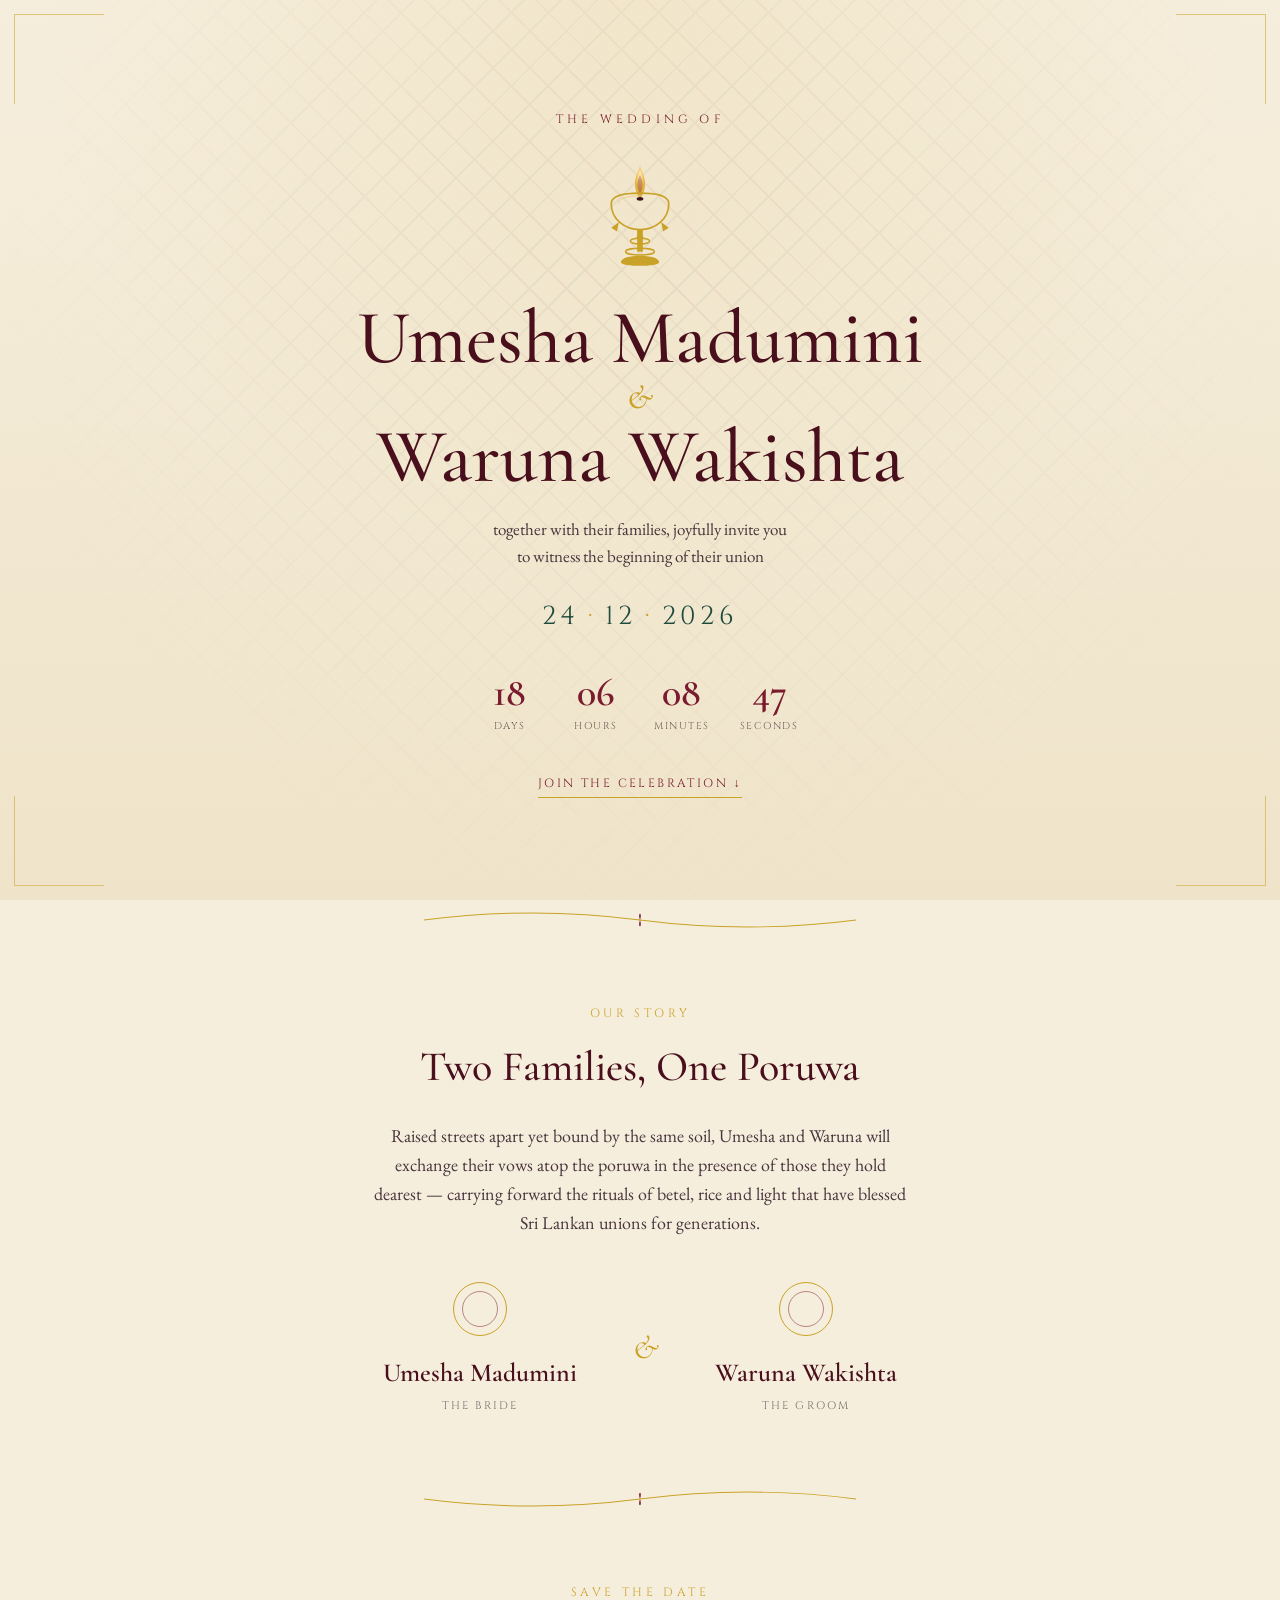
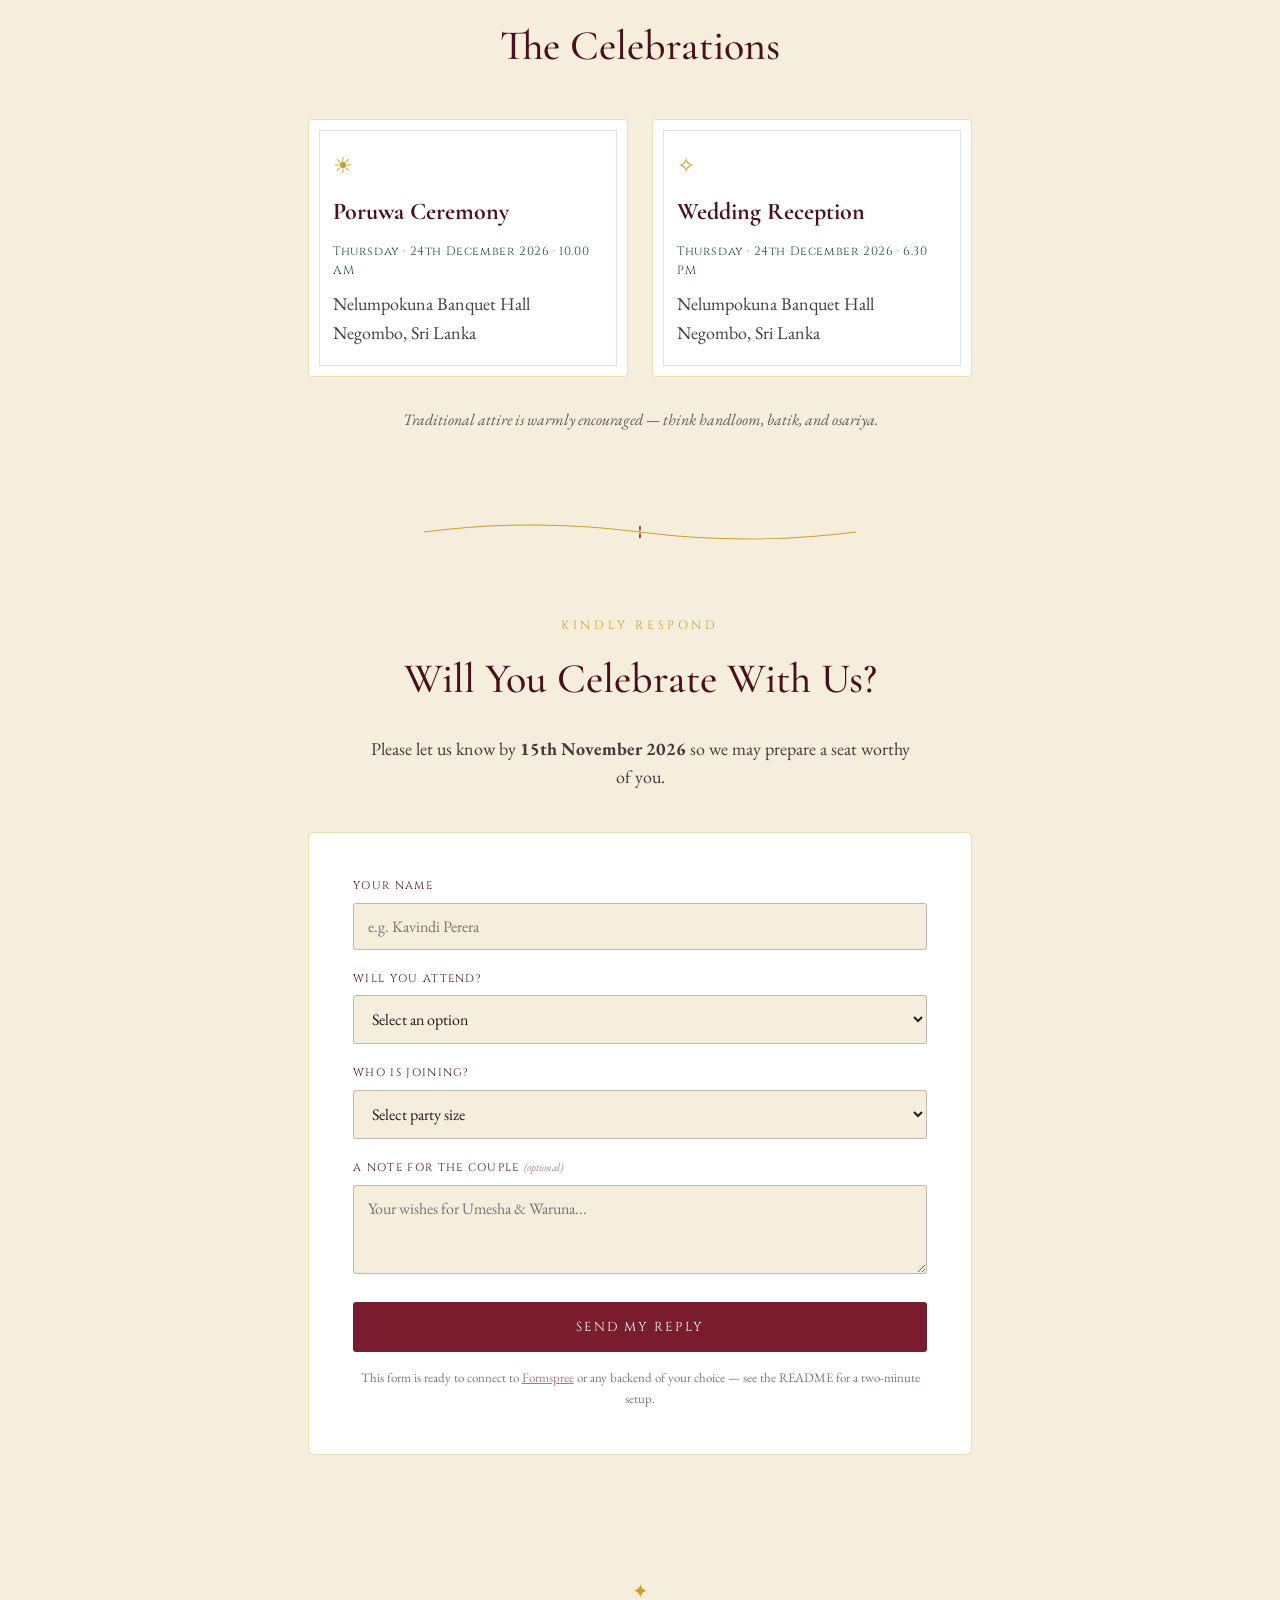
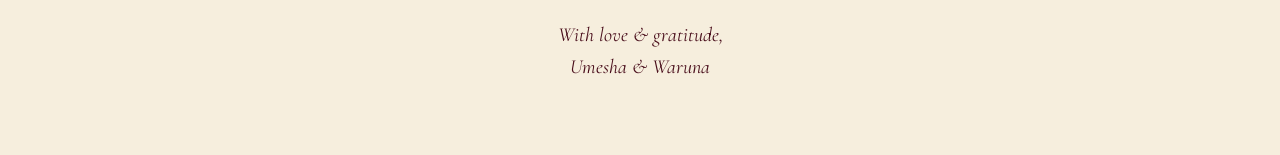
==== index.html @ ff4479e4 "Initial commit" ====
<!DOCTYPE html>
<html lang="en">
<head>
<meta charset="UTF-8" />
<meta name="viewport" content="width=device-width, initial-scale=1.0" />
<title>Umesha &amp; Waruna — Wedding Invitation</title>
<meta name="description" content="You are cordially invited to the wedding of Umesha Madumini and Waruna Wakishta — December 24, 2026." />

<link rel="preconnect" href="https://fonts.googleapis.com">
<link rel="preconnect" href="https://fonts.gstatic.com" crossorigin>
<link href="https://fonts.googleapis.com/css2?family=Cormorant+Garamond:ital,wght@0,400;0,500;0,600;1,400;1,500&family=EB+Garamond:ital,wght@0,400;0,500;1,400&family=Cinzel:wght@500;600&display=swap" rel="stylesheet">

<link rel="stylesheet" href="styles.css" />
</head>
<body>

<!-- decorative fixed corner motifs -->
<div class="corner-motif corner-tl" aria-hidden="true"></div>
<div class="corner-motif corner-tr" aria-hidden="true"></div>
<div class="corner-motif corner-bl" aria-hidden="true"></div>
<div class="corner-motif corner-br" aria-hidden="true"></div>

<!-- ============ HERO ============ -->
<header class="hero">
  <div class="hero-pattern" aria-hidden="true"></div>

  <p class="eyebrow">The Wedding Of</p>

  <!-- signature element: pahana / traditional oil lamp -->
  <div class="lamp" aria-hidden="true">
    <svg viewBox="0 0 200 260" class="lamp-svg">
      <defs>
        <radialGradient id="flameGrad" cx="50%" cy="30%" r="70%">
          <stop offset="0%" stop-color="#FFF3C4"/>
          <stop offset="45%" stop-color="#F3C25D"/>
          <stop offset="100%" stop-color="#C9A227"/>
        </radialGradient>
      </defs>
      <!-- flame -->
      <g class="flame">
        <path d="M100 40 C 88 65, 84 85, 100 108 C 116 85, 112 65, 100 40 Z" fill="url(#flameGrad)"/>
        <path d="M100 58 C 94 72, 92 84, 100 98 C 108 84, 106 72, 100 58 Z" fill="#7A1B2E" opacity="0.35"/>
      </g>
      <!-- wick / base of flame -->
      <ellipse cx="100" cy="108" rx="7" ry="4" fill="#3A1420"/>
      <!-- lamp bowl -->
      <path d="M40 118 C 40 100 70 96 100 96 C 130 96 160 100 160 118 C 160 150 132 172 100 172 C 68 172 40 150 40 118 Z" fill="none" stroke="#C9A227" stroke-width="3.5"/>
      <!-- lamp bowl highlight -->
      <path d="M55 118 C 55 106 76 102 100 102" fill="none" stroke="#E8C766" stroke-width="2" opacity="0.7"/>
      <!-- petal / spout marks around bowl (5-spout pahana) -->
      <g fill="#C9A227">
        <path d="M100 172 L 92 190 L 108 190 Z"/>
        <path d="M56 156 L 40 168 L 52 176 Z"/>
        <path d="M144 156 L 160 168 L 148 176 Z"/>
      </g>
      <!-- stem -->
      <rect x="94" y="172" width="12" height="46" fill="#C9A227"/>
      <ellipse cx="100" cy="196" rx="20" ry="6" fill="none" stroke="#C9A227" stroke-width="3"/>
      <!-- base -->
      <path d="M60 240 C 60 222 140 222 140 240 C 140 250 60 250 60 240 Z" fill="#C9A227"/>
      <ellipse cx="100" cy="218" rx="30" ry="7" fill="none" stroke="#C9A227" stroke-width="3"/>
    </svg>
  </div>

  <h1 class="names">
    <span class="name">Umesha Madumini</span>
    <span class="amp">&amp;</span>
    <span class="name">Waruna Wakishta</span>
  </h1>

  <p class="hero-greeting" id="heroGreeting" hidden></p>

  <p class="hero-sub">together with their families, joyfully invite you<br class="br-desktop"> to witness the beginning of their union</p>

  <p class="hero-date">24<span class="dot">·</span>12<span class="dot">·</span>2026</p>

  <div class="countdown" id="countdown" aria-live="polite">
    <div class="cd-block"><span id="cd-days">00</span><label>Days</label></div>
    <div class="cd-block"><span id="cd-hours">00</span><label>Hours</label></div>
    <div class="cd-block"><span id="cd-mins">00</span><label>Minutes</label></div>
    <div class="cd-block"><span id="cd-secs">00</span><label>Seconds</label></div>
  </div>

  <a href="#rsvp" class="scroll-cue">Join the Celebration ↓</a>
</header>

<!-- ============ DIVIDER : BETEL LEAF ============ -->
<div class="leaf-divider" aria-hidden="true">
  <svg viewBox="0 0 600 40" preserveAspectRatio="none">
    <path d="M0 20 Q150 0 300 20 T600 20" fill="none" stroke="#C9A227" stroke-width="1.4"/>
    <path d="M300 20 C 296 8, 304 8, 300 20 C 296 32, 304 32, 300 20 Z" fill="#7A1B2E"/>
  </svg>
</div>

<!-- ============ THE COUPLE ============ -->
<section class="section couple">
  <p class="section-eyebrow">Our Story</p>
  <h2 class="section-title">Two Families, One Poruwa</h2>
  <p class="section-copy">
    Raised streets apart yet bound by the same soil, Umesha and Waruna will exchange their
    vows atop the poruwa in the presence of those they hold dearest — carrying forward the
    rituals of betel, rice and light that have blessed Sri Lankan unions for generations.
  </p>

  <div class="couple-grid">
    <div class="couple-card">
      <div class="ring" aria-hidden="true"></div>
      <h3>Umesha Madumini</h3>
      <p class="role">The Bride</p>
    </div>
    <div class="couple-glyph" aria-hidden="true">&amp;</div>
    <div class="couple-card">
      <div class="ring" aria-hidden="true"></div>
      <h3>Waruna Wakishta</h3>
      <p class="role">The Groom</p>
    </div>
  </div>
</section>

<div class="leaf-divider flip" aria-hidden="true">
  <svg viewBox="0 0 600 40" preserveAspectRatio="none">
    <path d="M0 20 Q150 0 300 20 T600 20" fill="none" stroke="#C9A227" stroke-width="1.4"/>
    <path d="M300 20 C 296 8, 304 8, 300 20 C 296 32, 304 32, 300 20 Z" fill="#7A1B2E"/>
  </svg>
</div>

<!-- ============ EVENT DETAILS ============ -->
<section class="section events">
  <p class="section-eyebrow">Save The Date</p>
  <h2 class="section-title">The Celebrations</h2>

  <div class="event-grid">
    <div class="event-card">
      <span class="event-icon" aria-hidden="true">☀︎</span>
      <h3>Poruwa Ceremony</h3>
      <p class="event-time">Thursday · 24th December 2026 · 10.00 AM</p>
      <p class="event-venue">Nelumpokuna Banquet Hall<br>Negombo, Sri Lanka</p>
    </div>
    <div class="event-card">
      <span class="event-icon" aria-hidden="true">✧</span>
      <h3>Wedding Reception</h3>
      <p class="event-time">Thursday · 24th December 2026 · 6.30 PM</p>
      <p class="event-venue">Nelumpokuna Banquet Hall<br>Negombo, Sri Lanka</p>
    </div>
  </div>
  <p class="event-note">Traditional attire is warmly encouraged — think handloom, batik, and osariya.</p>
</section>

<div class="leaf-divider" aria-hidden="true">
  <svg viewBox="0 0 600 40" preserveAspectRatio="none">
    <path d="M0 20 Q150 0 300 20 T600 20" fill="none" stroke="#C9A227" stroke-width="1.4"/>
    <path d="M300 20 C 296 8, 304 8, 300 20 C 296 32, 304 32, 300 20 Z" fill="#7A1B2E"/>
  </svg>
</div>

<!-- ============ RSVP ============ -->
<section class="section rsvp" id="rsvp">
  <p class="section-eyebrow">Kindly Respond</p>
  <h2 class="section-title">Will You Celebrate With Us?</h2>
  <p class="section-copy">Please let us know by <strong>15th November 2026</strong> so we may prepare a seat worthy of you.</p>

  <form class="rsvp-form" id="rsvpForm" autocomplete="off">
    <div class="field">
      <label for="guestName">Your Name</label>
      <input type="text" id="guestName" name="guestName" placeholder="e.g. Kavindi Perera" required />
    </div>

    <div class="field">
      <label for="attending">Will you attend?</label>
      <select id="attending" name="attending" required>
        <option value="" disabled selected>Select an option</option>
        <option value="yes">Joyfully Accepts</option>
        <option value="no">Regretfully Declines</option>
      </select>
    </div>

    <div class="field" id="partySizeField">
      <label for="partySize">Who is joining?</label>
      <select id="partySize" name="partySize" required>
        <option value="" disabled selected>Select party size</option>
        <option value="one">Just Me (1 guest)</option>
        <option value="two">Me &amp; Partner (2 guests)</option>
        <option value="family">Family (3+ guests)</option>
      </select>
    </div>

    <div class="field" id="familyCountField" hidden>
      <label for="familyCount">How many in your family party?</label>
      <input type="number" id="familyCount" name="familyCount" min="3" max="15" placeholder="e.g. 4" />
    </div>

    <div class="field">
      <label for="message">A Note For The Couple <span class="optional">(optional)</span></label>
      <textarea id="message" name="message" rows="3" placeholder="Your wishes for Umesha &amp; Waruna..."></textarea>
    </div>

    <button type="submit" class="submit-btn">Send My Reply</button>

    <p class="form-note">
      This form is ready to connect to
      <a href="https://formspree.io" target="_blank" rel="noopener">Formspree</a>
      or any backend of your choice — see the README for a two‑minute setup.
    </p>
  </form>

  <div class="rsvp-success" id="rsvpSuccess" hidden>
    <div class="lamp-small" aria-hidden="true">✦</div>
    <h3 id="successHeading">Thank You!</h3>
    <p id="successMessage">Your reply has been recorded. We can't wait to celebrate with you.</p>
  </div>
</section>

<footer class="footer">
  <div class="footer-glyph" aria-hidden="true">✦</div>
  <p>With love &amp; gratitude,<br>Umesha &amp; Waruna</p>
</footer>

<script src="script.js"></script>
</body>
</html>
---- styles.css ----
/* ==========================================================
   TOKENS
   ========================================================== */
:root{
  --maroon: #7A1B2E;
  --maroon-dark: #4A0F1C;
  --gold: #C9A227;
  --gold-light: #E8C766;
  --ivory: #F6EEDD;
  --ivory-2: #EFE4C9;
  --teal: #1F4A3D;
  --ink: #2B1620;

  --display: 'Cormorant Garamond', serif;
  --body: 'EB Garamond', serif;
  --utility: 'Cinzel', serif;
}

*{ box-sizing: border-box; }

html{ scroll-behavior: smooth; }

body{
  margin:0;
  background: var(--ivory);
  color: var(--ink);
  font-family: var(--body);
  font-size: 18px;
  line-height: 1.6;
  overflow-x: hidden;
}

@media (prefers-reduced-motion: reduce){
  *{ animation-duration: 0.001ms !important; animation-iteration-count: 1 !important; transition-duration: 0.001ms !important; scroll-behavior: auto !important; }
}

a{ color: var(--maroon); }
a:focus-visible, button:focus-visible, input:focus-visible, select:focus-visible, textarea:focus-visible{
  outline: 2px solid var(--maroon);
  outline-offset: 3px;
}

/* ==========================================================
   CORNER MOTIFS (fixed, subtle)
   ========================================================== */
.corner-motif{
  position: fixed;
  width: 90px; height: 90px;
  border: 1.5px solid var(--gold);
  opacity: 0.55;
  pointer-events: none;
  z-index: 5;
}
.corner-tl{ top: 14px; left: 14px; border-right: none; border-bottom: none; }
.corner-tr{ top: 14px; right: 14px; border-left: none; border-bottom: none; }
.corner-bl{ bottom: 14px; left: 14px; border-right: none; border-top: none; }
.corner-br{ bottom: 14px; right: 14px; border-left: none; border-top: none; }
@media (max-width: 640px){
  .corner-motif{ width: 46px; height: 46px; }
}

/* ==========================================================
   HERO
   ========================================================== */
.hero{
  position: relative;
  min-height: 100svh;
  display: flex;
  flex-direction: column;
  align-items: center;
  justify-content: center;
  text-align: center;
  padding: 64px 24px 56px;
  background:
    radial-gradient(circle at 50% 0%, rgba(201,162,39,0.10), transparent 55%),
    linear-gradient(180deg, var(--ivory) 0%, var(--ivory-2) 100%);
}

.hero-pattern{
  position: absolute;
  inset: 0;
  opacity: 0.06;
  background-image:
    repeating-linear-gradient(45deg, var(--maroon) 0 2px, transparent 2px 26px),
    repeating-linear-gradient(-45deg, var(--teal) 0 2px, transparent 2px 26px);
  mask-image: radial-gradient(circle at 50% 30%, black, transparent 75%);
}

.eyebrow{
  font-family: var(--utility);
  font-size: 12px;
  letter-spacing: 0.35em;
  text-transform: uppercase;
  color: var(--maroon);
  margin: 0 0 18px;
}

.lamp{ width: 96px; margin: 0 auto 8px; position: relative; z-index: 1; }
.lamp-svg{ width: 100%; height: auto; }
.flame{
  transform-origin: 100px 75px;
  animation: flicker 2.6s ease-in-out infinite;
}
@keyframes flicker{
  0%, 100%{ transform: scaleY(1) scaleX(1) rotate(0deg); }
  25%{ transform: scaleY(1.05) scaleX(0.97) rotate(-1.5deg); }
  50%{ transform: scaleY(0.95) scaleX(1.03) rotate(1deg); }
  75%{ transform: scaleY(1.03) scaleX(0.98) rotate(-0.5deg); }
}

.names{
  font-family: var(--display);
  font-weight: 500;
  margin: 10px 0 18px;
  line-height: 1.05;
  z-index: 1;
}
.names .name{
  display: block;
  font-size: clamp(40px, 8vw, 76px);
  color: var(--maroon-dark);
}
.names .amp{
  display: block;
  font-style: italic;
  font-size: clamp(24px, 4vw, 34px);
  color: var(--gold);
  margin: 2px 0;
}

.hero-greeting{
  font-family: var(--display);
  font-style: italic;
  font-size: clamp(18px, 2.4vw, 22px);
  color: var(--teal);
  margin: 0 0 8px;
}

.hero-sub{
  max-width: 480px;
  font-size: 17px;
  color: var(--ink);
  opacity: 0.85;
  margin: 0 0 26px;
}

.hero-date{
  font-family: var(--utility);
  font-size: clamp(20px, 3vw, 26px);
  letter-spacing: 0.18em;
  color: var(--teal);
  margin: 0 0 34px;
}
.hero-date .dot{ color: var(--gold); margin: 0 8px; }

.countdown{
  display: flex;
  gap: clamp(14px, 4vw, 30px);
  margin-bottom: 40px;
}
.cd-block{
  display: flex;
  flex-direction: column;
  align-items: center;
  min-width: 56px;
}
.cd-block span{
  font-family: var(--display);
  font-size: clamp(28px, 5vw, 40px);
  font-weight: 600;
  color: var(--maroon);
  line-height: 1;
}
.cd-block label{
  font-family: var(--utility);
  font-size: 10px;
  letter-spacing: 0.15em;
  text-transform: uppercase;
  color: var(--ink);
  opacity: 0.65;
  margin-top: 6px;
}

.scroll-cue{
  font-family: var(--utility);
  font-size: 12px;
  letter-spacing: 0.2em;
  text-transform: uppercase;
  text-decoration: none;
  color: var(--maroon);
  border-bottom: 1px solid var(--gold);
  padding-bottom: 4px;
  transition: opacity 0.2s ease;
}
.scroll-cue:hover{ opacity: 0.6; }

/* ==========================================================
   DIVIDERS
   ========================================================== */
.leaf-divider{ max-width: 480px; margin: 0 auto; padding: 6px 24px; }
.leaf-divider svg{ width: 100%; height: 28px; display: block; }
.leaf-divider.flip svg{ transform: scaleY(-1); }

/* ==========================================================
   SECTIONS (shared)
   ========================================================== */
.section{
  max-width: 720px;
  margin: 0 auto;
  padding: 64px 28px;
  text-align: center;
}
.section-eyebrow{
  font-family: var(--utility);
  font-size: 12px;
  letter-spacing: 0.3em;
  text-transform: uppercase;
  color: var(--gold);
  margin: 0 0 10px;
}
.section-title{
  font-family: var(--display);
  font-weight: 500;
  font-size: clamp(30px, 5vw, 42px);
  color: var(--maroon-dark);
  margin: 0 0 22px;
}
.section-copy{
  max-width: 540px;
  margin: 0 auto;
  opacity: 0.85;
}

/* ==========================================================
   COUPLE
   ========================================================== */
.couple-grid{
  display: flex;
  align-items: center;
  justify-content: center;
  gap: clamp(20px, 6vw, 56px);
  margin-top: 44px;
  flex-wrap: wrap;
}
.couple-card{ text-align: center; }
.ring{
  width: 54px; height: 54px;
  border: 1.5px solid var(--gold);
  border-radius: 50%;
  margin: 0 auto 16px;
  position: relative;
}
.ring::after{
  content: "";
  position: absolute; inset: 8px;
  border: 1px solid var(--maroon);
  border-radius: 50%;
  opacity: 0.5;
}
.couple-card h3{
  font-family: var(--display);
  font-size: 26px;
  font-weight: 600;
  margin: 0 0 4px;
  color: var(--maroon-dark);
}
.couple-card .role{
  font-family: var(--utility);
  font-size: 11px;
  letter-spacing: 0.2em;
  text-transform: uppercase;
  opacity: 0.6;
  margin: 0;
}
.couple-glyph{
  font-family: var(--display);
  font-style: italic;
  font-size: 34px;
  color: var(--gold);
}

/* ==========================================================
   EVENTS
   ========================================================== */
.event-grid{
  display: grid;
  grid-template-columns: 1fr 1fr;
  gap: 24px;
  margin-top: 40px;
  text-align: left;
}
@media (max-width: 620px){
  .event-grid{ grid-template-columns: 1fr; }
}
.event-card{
  background: #fff;
  border: 1px solid rgba(201,162,39,0.35);
  border-radius: 4px;
  padding: 28px 24px;
  position: relative;
}
.event-card::before{
  content: "";
  position: absolute; top: 10px; left: 10px; right: 10px; bottom: 10px;
  border: 1px solid rgba(122,27,46,0.15);
  pointer-events: none;
}
.event-icon{
  display: inline-block;
  color: var(--gold);
  font-size: 22px;
  margin-bottom: 10px;
}
.event-card h3{
  font-family: var(--display);
  font-size: 24px;
  margin: 0 0 10px;
  color: var(--maroon-dark);
}
.event-time{
  font-family: var(--utility);
  font-size: 12px;
  letter-spacing: 0.05em;
  color: var(--teal);
  margin: 0 0 10px;
}
.event-venue{ margin: 0; opacity: 0.85; }
.event-note{
  margin-top: 30px;
  font-style: italic;
  opacity: 0.7;
  font-size: 16px;
}

/* ==========================================================
   RSVP
   ========================================================== */
.rsvp-form{
  margin-top: 40px;
  text-align: left;
  background: #fff;
  border: 1px solid rgba(201,162,39,0.35);
  border-radius: 6px;
  padding: clamp(24px, 5vw, 44px);
}
.field{ margin-bottom: 20px; }
.field label{
  display: block;
  font-family: var(--utility);
  font-size: 11px;
  letter-spacing: 0.12em;
  text-transform: uppercase;
  color: var(--maroon-dark);
  margin-bottom: 8px;
}
.field .optional{ text-transform: none; letter-spacing: 0; opacity: 0.5; font-family: var(--body); font-style: italic; }
.field input,
.field select,
.field textarea{
  width: 100%;
  font-family: var(--body);
  font-size: 16px;
  padding: 12px 14px;
  border: 1px solid rgba(43,22,32,0.25);
  border-radius: 3px;
  background: var(--ivory);
  color: var(--ink);
}
.field textarea{ resize: vertical; }

.submit-btn{
  width: 100%;
  font-family: var(--utility);
  font-size: 13px;
  letter-spacing: 0.15em;
  text-transform: uppercase;
  color: #fff;
  background: var(--maroon);
  border: none;
  border-radius: 3px;
  padding: 16px;
  cursor: pointer;
  transition: background 0.2s ease;
}
.submit-btn:hover{ background: var(--maroon-dark); }

.form-note{
  margin: 16px 0 0;
  font-size: 13px;
  opacity: 0.6;
  text-align: center;
}

.rsvp-success{
  margin-top: 40px;
  padding: 40px 24px;
  text-align: center;
  border: 1px dashed var(--gold);
  border-radius: 6px;
}
.lamp-small{ font-size: 28px; color: var(--gold); margin-bottom: 10px; }
.rsvp-success h3{
  font-family: var(--display);
  font-size: 28px;
  color: var(--maroon-dark);
  margin: 0 0 8px;
}
.rsvp-success p{ margin: 0; opacity: 0.8; }

/* ==========================================================
   FOOTER
   ========================================================== */
.footer{
  text-align: center;
  padding: 56px 24px 72px;
  color: var(--maroon-dark);
}
.footer-glyph{ color: var(--gold); font-size: 20px; margin-bottom: 12px; }
.footer p{
  font-family: var(--display);
  font-style: italic;
  font-size: 20px;
  margin: 0;
}

.br-desktop{ display: inline; }
@media (max-width: 480px){ .br-desktop{ display: none; } }
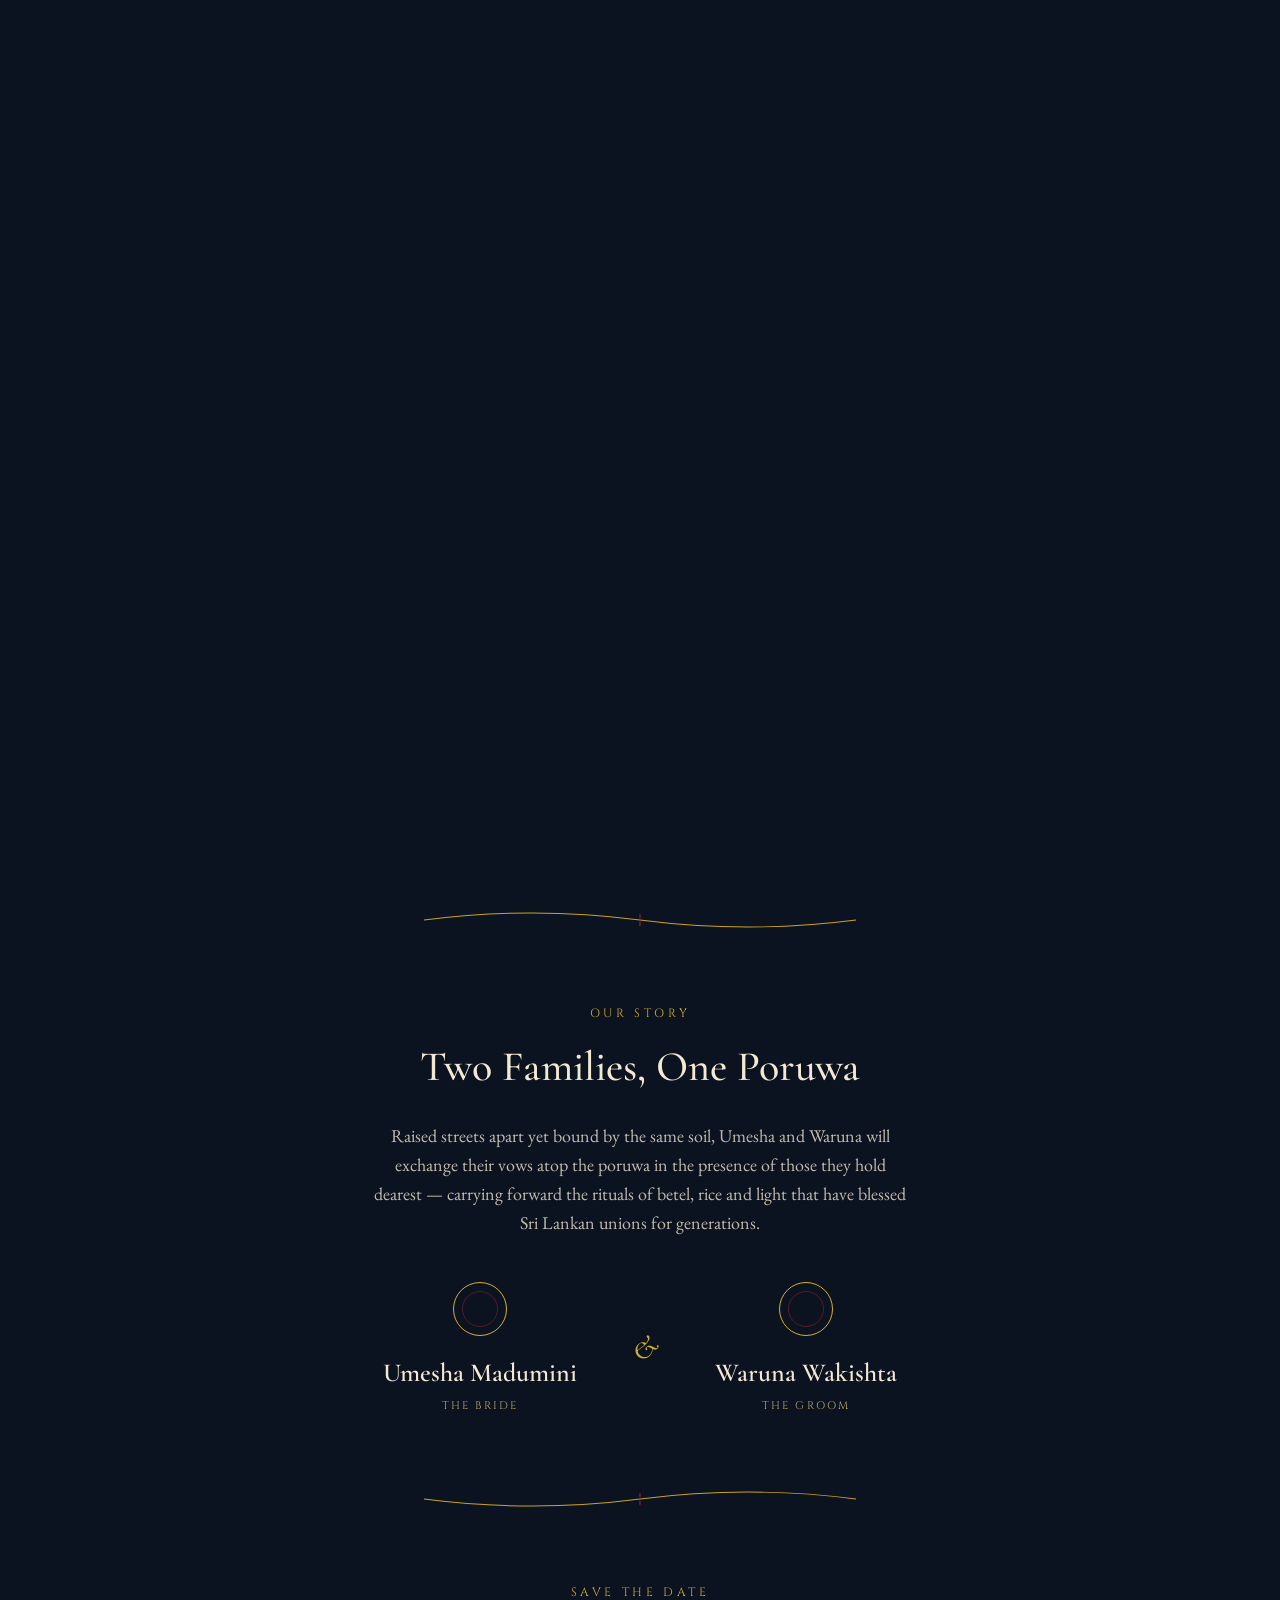
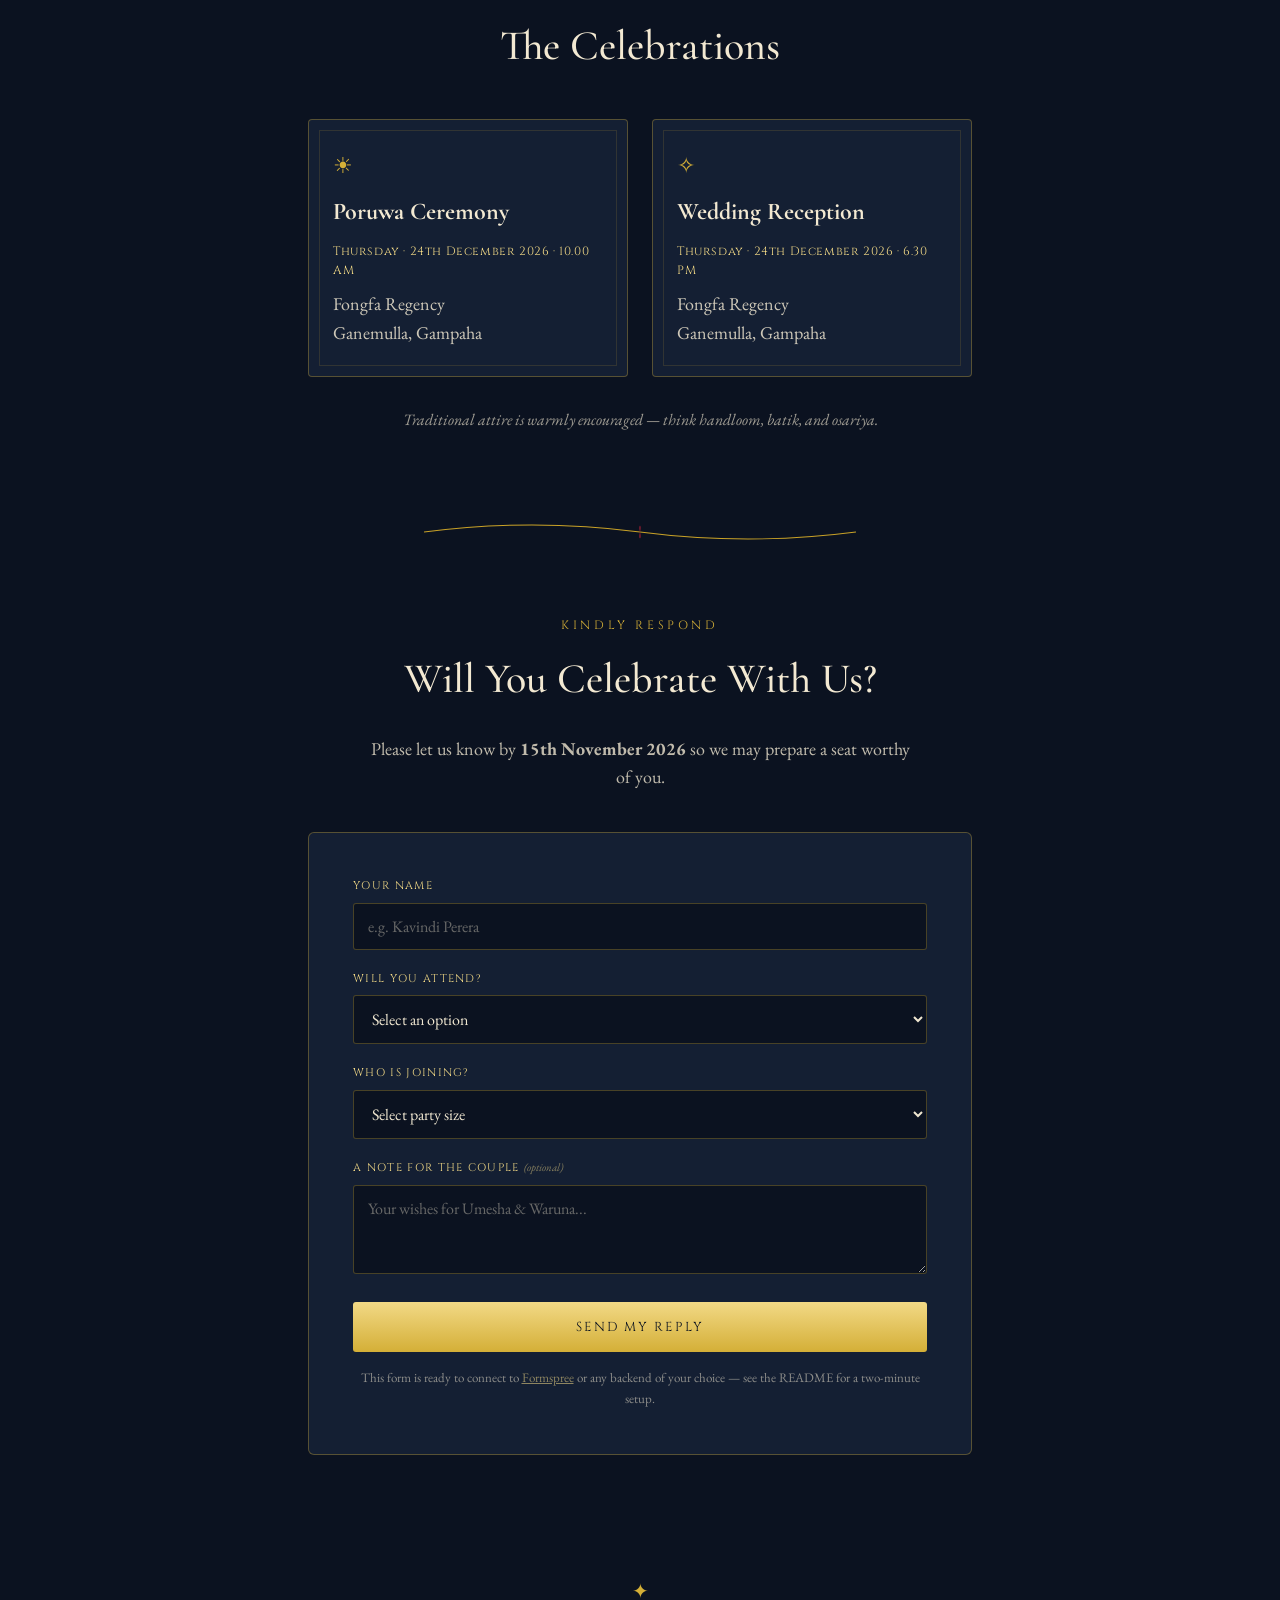
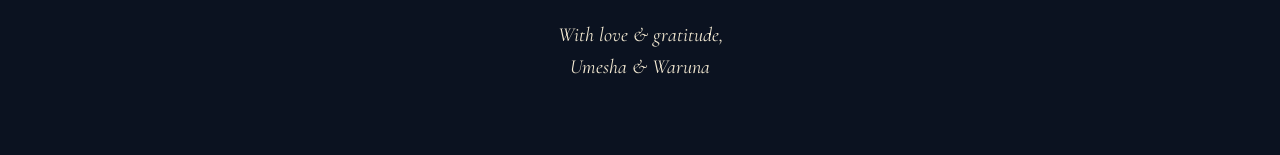
==== commit 81d58201: "commit 2" ====
--- a/index.html
+++ b/index.html
@@ -4,7 +4,7 @@
 <meta charset="UTF-8" />
 <meta name="viewport" content="width=device-width, initial-scale=1.0" />
 <title>Umesha &amp; Waruna — Wedding Invitation</title>
-<meta name="description" content="You are cordially invited to the wedding of Umesha Madumini and Waruna Wakishta — December 24, 2026." />
+<meta name="description" content="You are cordially invited to the wedding of Umesha Madumini and Waruna Wakishta — December 24, 2026 at Fongfa Regency, Ganemulla." />
 
 <link rel="preconnect" href="https://fonts.googleapis.com">
 <link rel="preconnect" href="https://fonts.gstatic.com" crossorigin>
@@ -14,11 +14,26 @@
 </head>
 <body>
 
-<!-- decorative fixed corner motifs -->
-<div class="corner-motif corner-tl" aria-hidden="true"></div>
-<div class="corner-motif corner-tr" aria-hidden="true"></div>
-<div class="corner-motif corner-bl" aria-hidden="true"></div>
-<div class="corner-motif corner-br" aria-hidden="true"></div>
+<!-- ============ THORANA GATE — opening entrance ============ -->
+<div class="gate-overlay" id="gateOverlay" aria-hidden="true">
+  <div class="gate-arch"></div>
+  <div class="gate-panel gate-left">
+    <div class="gate-mandala-wrap gate-mandala-left"><svg id="gateMandalaLeft" viewBox="0 0 300 300"></svg></div>
+  </div>
+  <div class="gate-panel gate-right">
+    <div class="gate-mandala-wrap gate-mandala-right"><svg id="gateMandalaRight" viewBox="0 0 300 300"></svg></div>
+  </div>
+  <button class="gate-enter" id="gateEnter" type="button" aria-label="Open the invitation">
+    <span class="gate-enter-glyph" aria-hidden="true">✦</span>
+    <span>Enter</span>
+  </button>
+</div>
+
+<!-- decorative fixed corner medallions -->
+<div class="corner-motif corner-tl" aria-hidden="true"><svg viewBox="0 0 300 300"></svg></div>
+<div class="corner-motif corner-tr" aria-hidden="true"><svg viewBox="0 0 300 300"></svg></div>
+<div class="corner-motif corner-bl" aria-hidden="true"><svg viewBox="0 0 300 300"></svg></div>
+<div class="corner-motif corner-br" aria-hidden="true"><svg viewBox="0 0 300 300"></svg></div>
 
 <!-- ============ HERO ============ -->
 <header class="hero">
@@ -134,13 +149,13 @@
       <span class="event-icon" aria-hidden="true">☀︎</span>
       <h3>Poruwa Ceremony</h3>
       <p class="event-time">Thursday · 24th December 2026 · 10.00 AM</p>
-      <p class="event-venue">Nelumpokuna Banquet Hall<br>Negombo, Sri Lanka</p>
+      <p class="event-venue">Fongfa Regency<br>Ganemulla, Gampaha</p>
     </div>
     <div class="event-card">
       <span class="event-icon" aria-hidden="true">✧</span>
       <h3>Wedding Reception</h3>
       <p class="event-time">Thursday · 24th December 2026 · 6.30 PM</p>
-      <p class="event-venue">Nelumpokuna Banquet Hall<br>Negombo, Sri Lanka</p>
+      <p class="event-venue">Fongfa Regency<br>Ganemulla, Gampaha</p>
     </div>
   </div>
   <p class="event-note">Traditional attire is warmly encouraged — think handloom, batik, and osariya.</p>
@@ -217,4 +232,4 @@
 
 <script src="script.js"></script>
 </body>
-</html>
+</html>
--- a/styles.css
+++ b/styles.css
@@ -2,14 +2,16 @@
    TOKENS
    ========================================================== */
 :root{
-  --maroon: #7A1B2E;
-  --maroon-dark: #4A0F1C;
-  --gold: #C9A227;
-  --gold-light: #E8C766;
-  --ivory: #F6EEDD;
-  --ivory-2: #EFE4C9;
-  --teal: #1F4A3D;
-  --ink: #2B1620;
+  --night: #0B1220;
+  --night-2: #141F33;
+  --night-3: #1C2A45;
+  --maroon: #8C1F35;
+  --maroon-deep: #4A0F1C;
+  --gold: #D4AF37;
+  --gold-soft: #F2D986;
+  --gold-dim: #8A6E1F;
+  --ivory: #F3E9D2;
+  --ink: #EFE6D0;
 
   --display: 'Cormorant Garamond', serif;
   --body: 'EB Garamond', serif;
@@ -22,7 +24,7 @@
 
 body{
   margin:0;
-  background: var(--ivory);
+  background: var(--night);
   color: var(--ink);
   font-family: var(--body);
   font-size: 18px;
@@ -30,33 +32,129 @@
   overflow-x: hidden;
 }
 
+body.gate-active{ overflow: hidden; height: 100vh; }
+
 @media (prefers-reduced-motion: reduce){
   *{ animation-duration: 0.001ms !important; animation-iteration-count: 1 !important; transition-duration: 0.001ms !important; scroll-behavior: auto !important; }
 }
 
-a{ color: var(--maroon); }
+a{ color: var(--gold-soft); }
 a:focus-visible, button:focus-visible, input:focus-visible, select:focus-visible, textarea:focus-visible{
-  outline: 2px solid var(--maroon);
+  outline: 2px solid var(--gold);
   outline-offset: 3px;
 }
 
 /* ==========================================================
-   CORNER MOTIFS (fixed, subtle)
+   THORANA GATE — opening entrance
+   ========================================================== */
+.gate-overlay{
+  position: fixed;
+  inset: 0;
+  z-index: 999;
+  display: flex;
+  background: var(--night);
+  overflow: hidden;
+}
+.gate-overlay.hidden{ display: none; }
+
+.gate-panel{
+  position: relative;
+  width: 50%;
+  height: 100%;
+  overflow: hidden;
+  background:
+    repeating-linear-gradient(45deg, rgba(212,175,55,0.07) 0 2px, transparent 2px 24px),
+    repeating-linear-gradient(-45deg, rgba(212,175,55,0.07) 0 2px, transparent 2px 24px),
+    linear-gradient(180deg, var(--night-3) 0%, var(--night) 85%);
+  transition: transform 1.5s cubic-bezier(.76,0,.2,1);
+}
+.gate-panel::after{
+  content: "";
+  position: absolute;
+  top: 0; bottom: 0;
+  width: 2px;
+  background: linear-gradient(180deg, transparent, var(--gold) 15%, var(--gold) 85%, transparent);
+  opacity: 0.9;
+}
+.gate-left::after{ right: 0; }
+.gate-right::after{ left: 0; }
+
+.gate-mandala-wrap{
+  position: absolute;
+  top: 50%;
+  width: 300px;
+  height: 300px;
+  transform: translateY(-50%);
+  opacity: 0.85;
+}
+.gate-mandala-left{ right: -150px; }
+.gate-mandala-right{ left: -150px; }
+.gate-mandala-wrap svg{ width: 100%; height: 100%; overflow: visible; }
+
+.gate-arch{
+  position: absolute;
+  top: 0; left: 0; right: 0;
+  height: 56px;
+  z-index: 2;
+  background: linear-gradient(180deg, var(--maroon-deep), transparent);
+  border-bottom: 2px solid var(--gold);
+  background-image: radial-gradient(circle at center, var(--gold) 0 2px, transparent 3px);
+  background-size: 34px 100%;
+  background-position: 17px bottom;
+  background-repeat: repeat-x;
+  transition: transform 1.1s ease, opacity 1.1s ease;
+}
+
+.gate-enter{
+  position: absolute;
+  bottom: 12%;
+  left: 50%;
+  transform: translateX(-50%);
+  z-index: 3;
+  display: flex;
+  align-items: center;
+  gap: 10px;
+  background: transparent;
+  border: 1px solid var(--gold);
+  color: var(--gold-soft);
+  font-family: var(--utility);
+  font-size: 12px;
+  letter-spacing: 0.25em;
+  text-transform: uppercase;
+  padding: 14px 30px;
+  cursor: pointer;
+  transition: opacity 0.5s ease, background 0.2s ease;
+  animation: gate-pulse 2.4s ease-in-out infinite;
+}
+.gate-enter:hover{ background: rgba(212,175,55,0.1); }
+.gate-enter-glyph{ color: var(--gold); font-size: 15px; }
+@keyframes gate-pulse{
+  0%, 100%{ opacity: 0.75; }
+  50%{ opacity: 1; }
+}
+
+.gate-overlay.opening .gate-left{ transform: translateX(-100%); }
+.gate-overlay.opening .gate-right{ transform: translateX(100%); }
+.gate-overlay.opening .gate-arch{ transform: translateY(-100%); opacity: 0; }
+.gate-overlay.opening .gate-enter{ opacity: 0; pointer-events: none; }
+
+/* ==========================================================
+   CORNER MEDALLIONS (fixed, subtle)
    ========================================================== */
 .corner-motif{
   position: fixed;
-  width: 90px; height: 90px;
-  border: 1.5px solid var(--gold);
-  opacity: 0.55;
+  width: 110px; height: 110px;
+  opacity: 0.32;
   pointer-events: none;
   z-index: 5;
 }
-.corner-tl{ top: 14px; left: 14px; border-right: none; border-bottom: none; }
-.corner-tr{ top: 14px; right: 14px; border-left: none; border-bottom: none; }
-.corner-bl{ bottom: 14px; left: 14px; border-right: none; border-top: none; }
-.corner-br{ bottom: 14px; right: 14px; border-left: none; border-top: none; }
+.corner-motif svg{ width: 100%; height: 100%; overflow: visible; }
+.corner-tl{ top: 12px; left: 12px; }
+.corner-tr{ top: 12px; right: 12px; transform: scaleX(-1); }
+.corner-bl{ bottom: 12px; left: 12px; transform: scaleY(-1); }
+.corner-br{ bottom: 12px; right: 12px; transform: scale(-1,-1); }
 @media (max-width: 640px){
-  .corner-motif{ width: 46px; height: 46px; }
+  .corner-motif{ width: 60px; height: 60px; }
 }
 
 /* ==========================================================
@@ -72,17 +170,17 @@
   text-align: center;
   padding: 64px 24px 56px;
   background:
-    radial-gradient(circle at 50% 0%, rgba(201,162,39,0.10), transparent 55%),
-    linear-gradient(180deg, var(--ivory) 0%, var(--ivory-2) 100%);
+    radial-gradient(circle at 50% 0%, rgba(212,175,55,0.14), transparent 55%),
+    linear-gradient(180deg, var(--night) 0%, var(--night-2) 100%);
 }
 
 .hero-pattern{
   position: absolute;
   inset: 0;
-  opacity: 0.06;
+  opacity: 0.10;
   background-image:
-    repeating-linear-gradient(45deg, var(--maroon) 0 2px, transparent 2px 26px),
-    repeating-linear-gradient(-45deg, var(--teal) 0 2px, transparent 2px 26px);
+    repeating-linear-gradient(45deg, var(--gold) 0 2px, transparent 2px 26px),
+    repeating-linear-gradient(-45deg, var(--maroon) 0 2px, transparent 2px 26px);
   mask-image: radial-gradient(circle at 50% 30%, black, transparent 75%);
 }
 
@@ -91,7 +189,7 @@
   font-size: 12px;
   letter-spacing: 0.35em;
   text-transform: uppercase;
-  color: var(--maroon);
+  color: var(--gold-soft);
   margin: 0 0 18px;
 }
 
@@ -118,7 +216,7 @@
 .names .name{
   display: block;
   font-size: clamp(40px, 8vw, 76px);
-  color: var(--maroon-dark);
+  color: var(--ivory);
 }
 .names .amp{
   display: block;
@@ -132,7 +230,7 @@
   font-family: var(--display);
   font-style: italic;
   font-size: clamp(18px, 2.4vw, 22px);
-  color: var(--teal);
+  color: var(--gold-soft);
   margin: 0 0 8px;
 }
 
@@ -140,7 +238,7 @@
   max-width: 480px;
   font-size: 17px;
   color: var(--ink);
-  opacity: 0.85;
+  opacity: 0.8;
   margin: 0 0 26px;
 }
 
@@ -148,7 +246,7 @@
   font-family: var(--utility);
   font-size: clamp(20px, 3vw, 26px);
   letter-spacing: 0.18em;
-  color: var(--teal);
+  color: var(--gold-soft);
   margin: 0 0 34px;
 }
 .hero-date .dot{ color: var(--gold); margin: 0 8px; }
@@ -168,7 +266,7 @@
   font-family: var(--display);
   font-size: clamp(28px, 5vw, 40px);
   font-weight: 600;
-  color: var(--maroon);
+  color: var(--gold);
   line-height: 1;
 }
 .cd-block label{
@@ -177,7 +275,7 @@
   letter-spacing: 0.15em;
   text-transform: uppercase;
   color: var(--ink);
-  opacity: 0.65;
+  opacity: 0.6;
   margin-top: 6px;
 }
 
@@ -187,7 +285,7 @@
   letter-spacing: 0.2em;
   text-transform: uppercase;
   text-decoration: none;
-  color: var(--maroon);
+  color: var(--gold-soft);
   border-bottom: 1px solid var(--gold);
   padding-bottom: 4px;
   transition: opacity 0.2s ease;
@@ -210,6 +308,15 @@
   padding: 64px 28px;
   text-align: center;
 }
+.reveal{
+  opacity: 0;
+  transform: translateY(28px);
+  transition: opacity 0.9s ease, transform 0.9s ease;
+}
+.reveal.in-view{
+  opacity: 1;
+  transform: none;
+}
 .section-eyebrow{
   font-family: var(--utility);
   font-size: 12px;
@@ -222,13 +329,14 @@
   font-family: var(--display);
   font-weight: 500;
   font-size: clamp(30px, 5vw, 42px);
-  color: var(--maroon-dark);
+  color: var(--ivory);
   margin: 0 0 22px;
 }
 .section-copy{
   max-width: 540px;
   margin: 0 auto;
-  opacity: 0.85;
+  color: var(--ink);
+  opacity: 0.8;
 }
 
 /* ==========================================================
@@ -255,21 +363,22 @@
   position: absolute; inset: 8px;
   border: 1px solid var(--maroon);
   border-radius: 50%;
-  opacity: 0.5;
+  opacity: 0.6;
 }
 .couple-card h3{
   font-family: var(--display);
   font-size: 26px;
   font-weight: 600;
   margin: 0 0 4px;
-  color: var(--maroon-dark);
+  color: var(--ivory);
 }
 .couple-card .role{
   font-family: var(--utility);
   font-size: 11px;
   letter-spacing: 0.2em;
   text-transform: uppercase;
-  opacity: 0.6;
+  color: var(--gold-soft);
+  opacity: 0.75;
   margin: 0;
 }
 .couple-glyph{
@@ -293,8 +402,8 @@
   .event-grid{ grid-template-columns: 1fr; }
 }
 .event-card{
-  background: #fff;
-  border: 1px solid rgba(201,162,39,0.35);
+  background: var(--night-2);
+  border: 1px solid rgba(212,175,55,0.35);
   border-radius: 4px;
   padding: 28px 24px;
   position: relative;
@@ -302,7 +411,7 @@
 .event-card::before{
   content: "";
   position: absolute; top: 10px; left: 10px; right: 10px; bottom: 10px;
-  border: 1px solid rgba(122,27,46,0.15);
+  border: 1px solid rgba(212,175,55,0.15);
   pointer-events: none;
 }
 .event-icon{
@@ -315,20 +424,21 @@
   font-family: var(--display);
   font-size: 24px;
   margin: 0 0 10px;
-  color: var(--maroon-dark);
+  color: var(--ivory);
 }
 .event-time{
   font-family: var(--utility);
   font-size: 12px;
   letter-spacing: 0.05em;
-  color: var(--teal);
+  color: var(--gold-soft);
   margin: 0 0 10px;
 }
-.event-venue{ margin: 0; opacity: 0.85; }
+.event-venue{ margin: 0; color: var(--ink); opacity: 0.85; }
 .event-note{
   margin-top: 30px;
   font-style: italic;
-  opacity: 0.7;
+  color: var(--ink);
+  opacity: 0.65;
   font-size: 16px;
 }
 
@@ -338,8 +448,8 @@
 .rsvp-form{
   margin-top: 40px;
   text-align: left;
-  background: #fff;
-  border: 1px solid rgba(201,162,39,0.35);
+  background: var(--night-2);
+  border: 1px solid rgba(212,175,55,0.35);
   border-radius: 6px;
   padding: clamp(24px, 5vw, 44px);
 }
@@ -350,7 +460,7 @@
   font-size: 11px;
   letter-spacing: 0.12em;
   text-transform: uppercase;
-  color: var(--maroon-dark);
+  color: var(--gold-soft);
   margin-bottom: 8px;
 }
 .field .optional{ text-transform: none; letter-spacing: 0; opacity: 0.5; font-family: var(--body); font-style: italic; }
@@ -361,11 +471,13 @@
   font-family: var(--body);
   font-size: 16px;
   padding: 12px 14px;
-  border: 1px solid rgba(43,22,32,0.25);
+  border: 1px solid rgba(212,175,55,0.3);
   border-radius: 3px;
-  background: var(--ivory);
-  color: var(--ink);
-}
+  background: var(--night);
+  color: var(--ink);
+}
+.field input::placeholder,
+.field textarea::placeholder{ color: var(--ink); opacity: 0.4; }
 .field textarea{ resize: vertical; }
 
 .submit-btn{
@@ -374,20 +486,21 @@
   font-size: 13px;
   letter-spacing: 0.15em;
   text-transform: uppercase;
-  color: #fff;
-  background: var(--maroon);
+  color: var(--night);
+  background: linear-gradient(180deg, var(--gold-soft), var(--gold));
   border: none;
   border-radius: 3px;
   padding: 16px;
   cursor: pointer;
-  transition: background 0.2s ease;
-}
-.submit-btn:hover{ background: var(--maroon-dark); }
+  transition: filter 0.2s ease;
+}
+.submit-btn:hover{ filter: brightness(1.08); }
 
 .form-note{
   margin: 16px 0 0;
   font-size: 13px;
-  opacity: 0.6;
+  color: var(--ink);
+  opacity: 0.55;
   text-align: center;
 }
 
@@ -397,15 +510,16 @@
   text-align: center;
   border: 1px dashed var(--gold);
   border-radius: 6px;
+  background: var(--night-2);
 }
 .lamp-small{ font-size: 28px; color: var(--gold); margin-bottom: 10px; }
 .rsvp-success h3{
   font-family: var(--display);
   font-size: 28px;
-  color: var(--maroon-dark);
+  color: var(--ivory);
   margin: 0 0 8px;
 }
-.rsvp-success p{ margin: 0; opacity: 0.8; }
+.rsvp-success p{ margin: 0; color: var(--ink); opacity: 0.8; }
 
 /* ==========================================================
    FOOTER
@@ -413,7 +527,7 @@
 .footer{
   text-align: center;
   padding: 56px 24px 72px;
-  color: var(--maroon-dark);
+  color: var(--ivory);
 }
 .footer-glyph{ color: var(--gold); font-size: 20px; margin-bottom: 12px; }
 .footer p{
@@ -424,4 +538,4 @@
 }
 
 .br-desktop{ display: inline; }
-@media (max-width: 480px){ .br-desktop{ display: none; } }
+@media (max-width: 480px){ .br-desktop{ display: none; } }
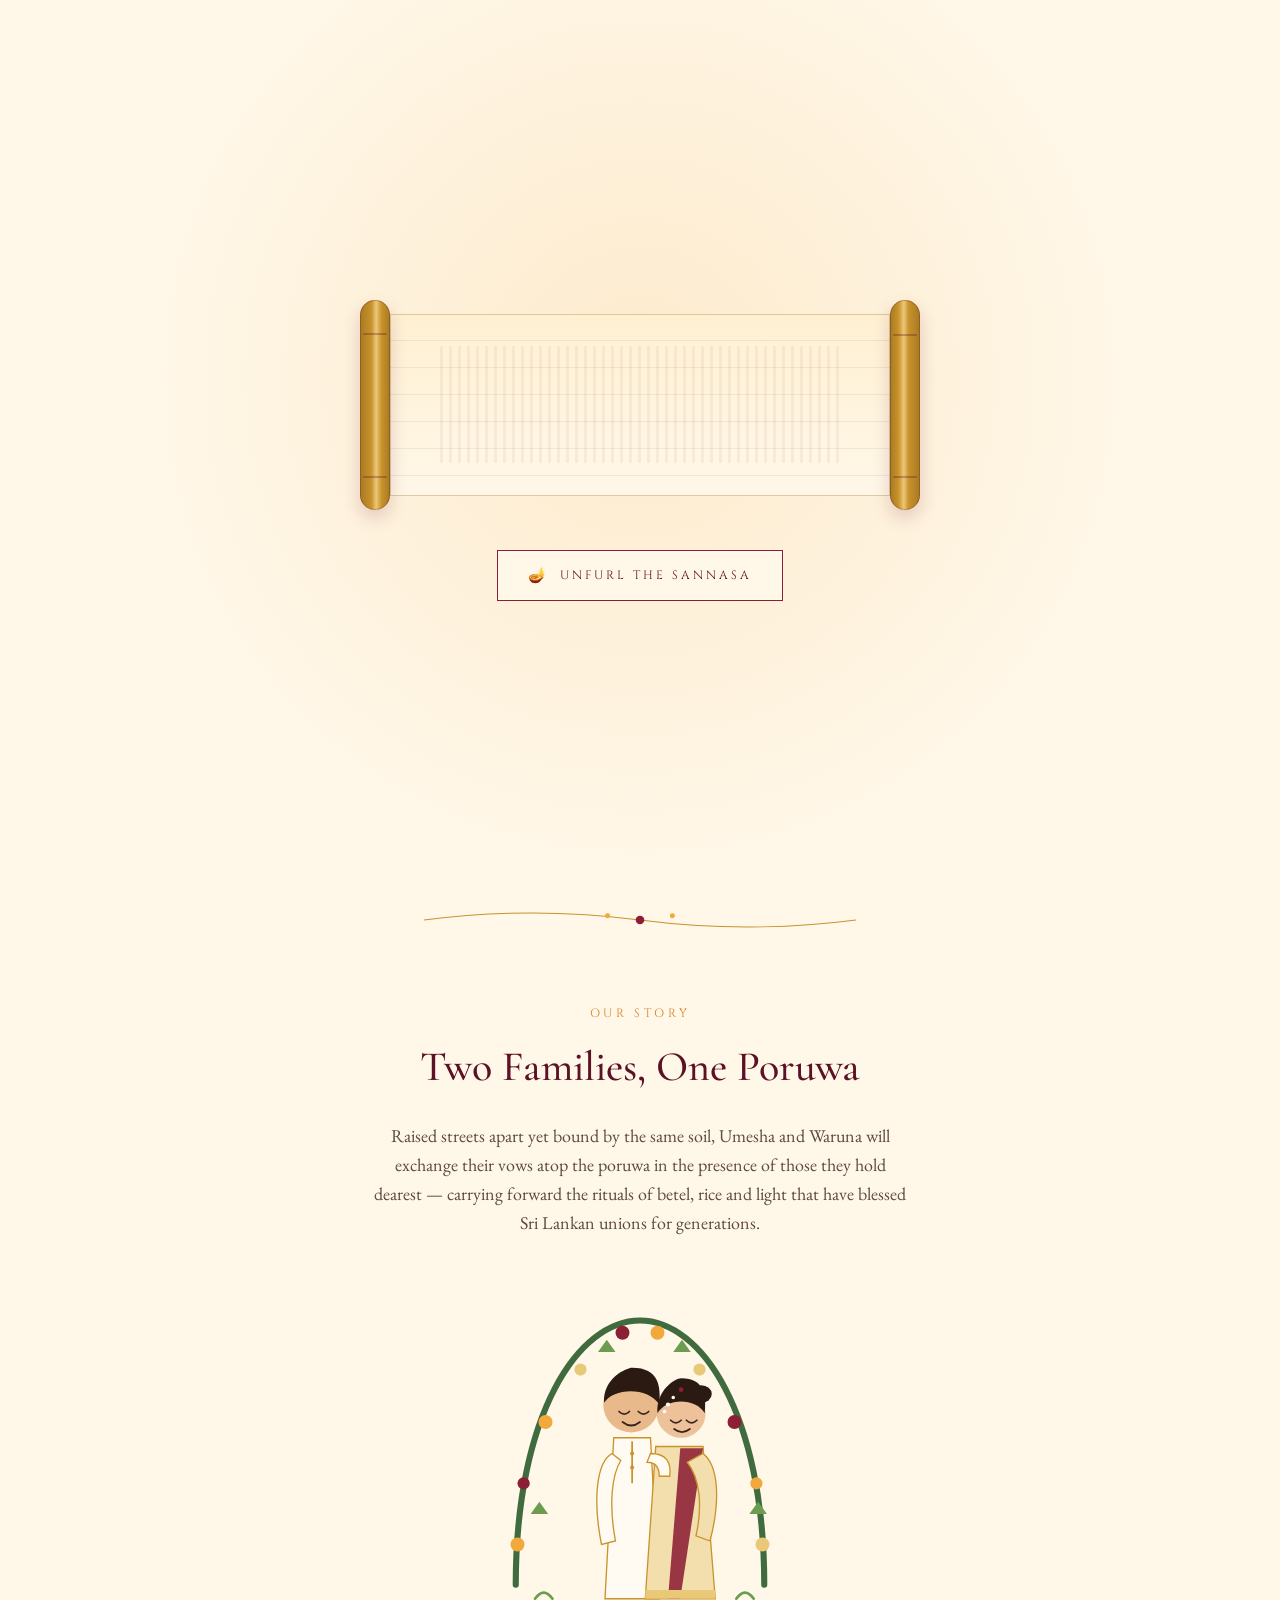
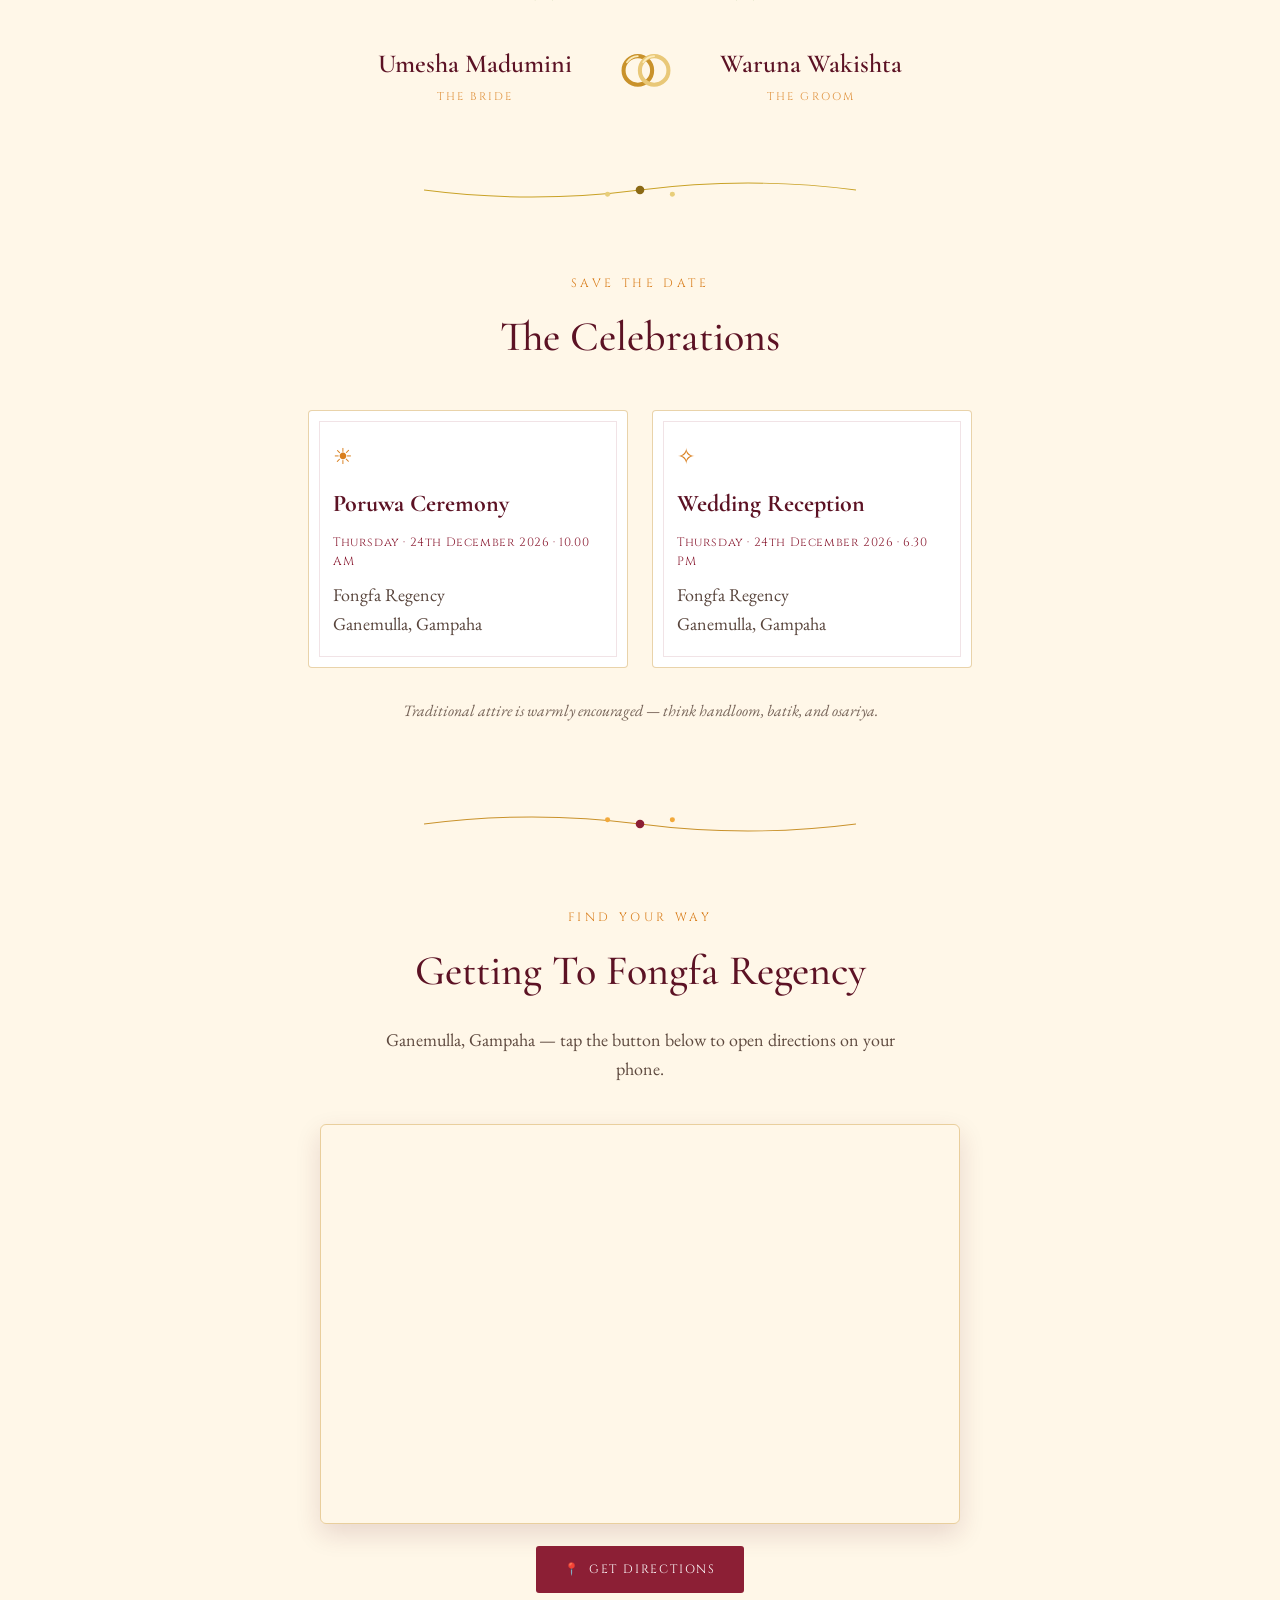
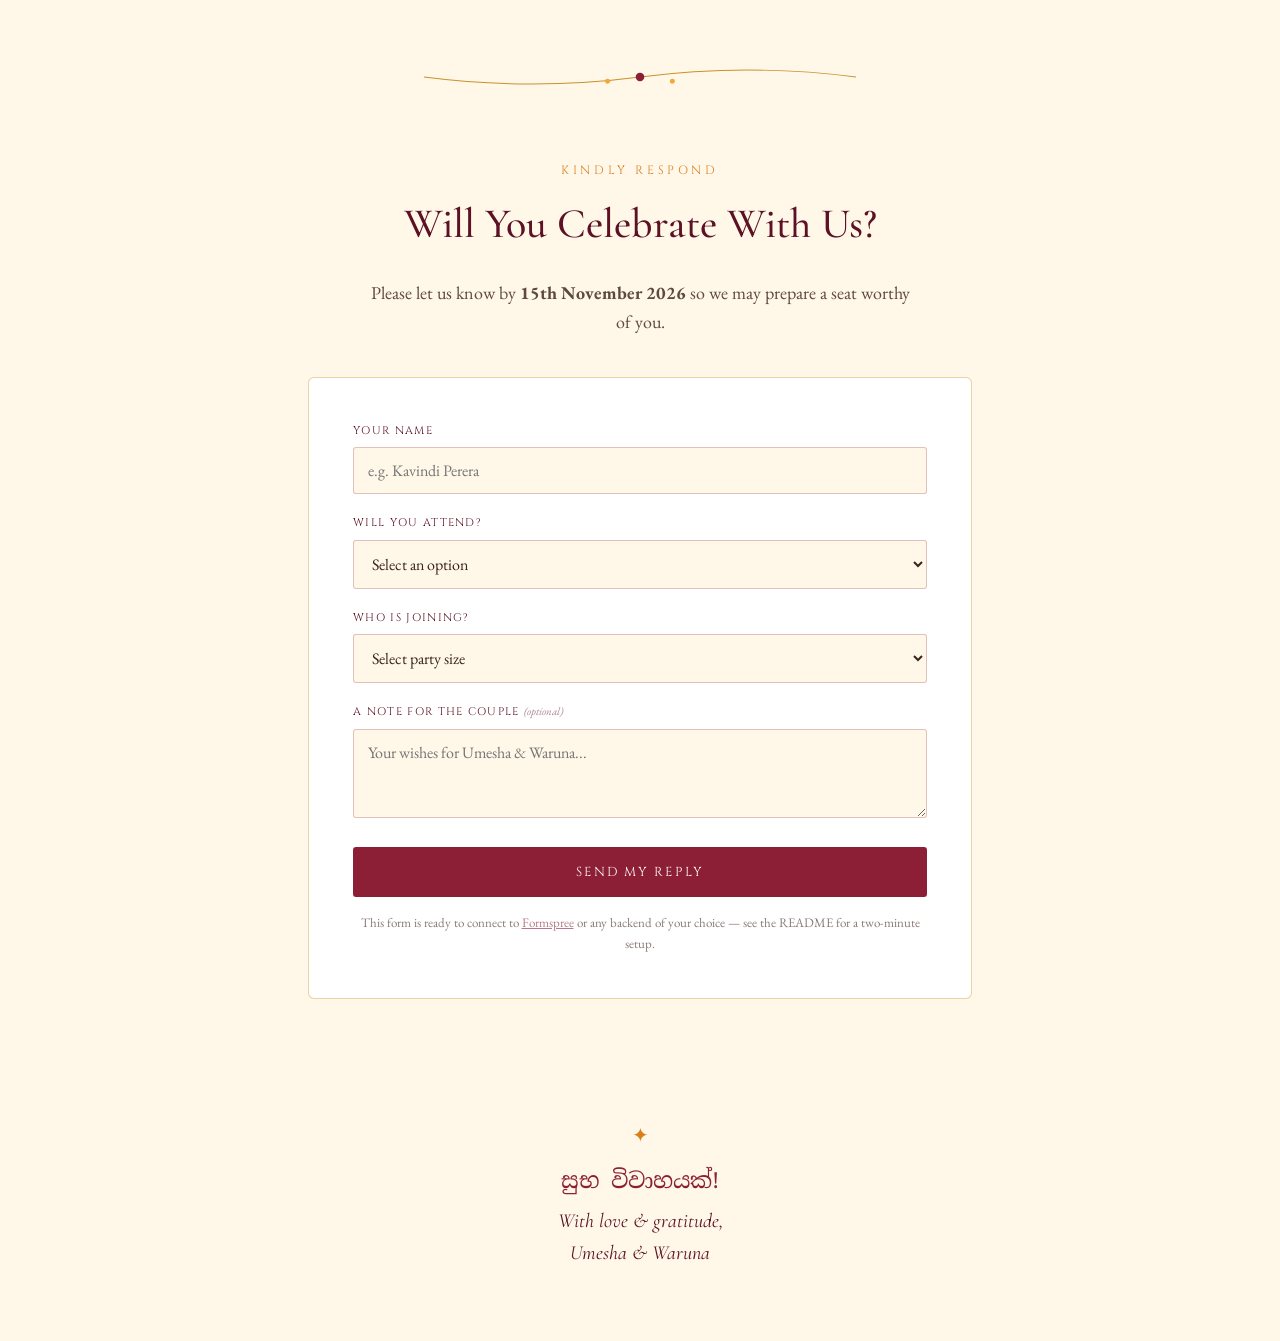
==== commit ce009548: "commit 3" ====
--- a/index.html
+++ b/index.html
@@ -8,24 +8,26 @@
 
 <link rel="preconnect" href="https://fonts.googleapis.com">
 <link rel="preconnect" href="https://fonts.gstatic.com" crossorigin>
-<link href="https://fonts.googleapis.com/css2?family=Cormorant+Garamond:ital,wght@0,400;0,500;0,600;1,400;1,500&family=EB+Garamond:ital,wght@0,400;0,500;1,400&family=Cinzel:wght@500;600&display=swap" rel="stylesheet">
+<link href="https://fonts.googleapis.com/css2?family=Cormorant+Garamond:ital,wght@0,400;0,500;0,600;1,400;1,500&family=EB+Garamond:ital,wght@0,400;0,500;1,400&family=Cinzel:wght@500;600&family=Noto+Serif+Sinhala:wght@400;600&display=swap" rel="stylesheet">
 
 <link rel="stylesheet" href="styles.css" />
 </head>
 <body>
 
-<!-- ============ THORANA GATE — opening entrance ============ -->
-<div class="gate-overlay" id="gateOverlay" aria-hidden="true">
-  <div class="gate-arch"></div>
-  <div class="gate-panel gate-left">
-    <div class="gate-mandala-wrap gate-mandala-left"><svg id="gateMandalaLeft" viewBox="0 0 300 300"></svg></div>
-  </div>
-  <div class="gate-panel gate-right">
-    <div class="gate-mandala-wrap gate-mandala-right"><svg id="gateMandalaRight" viewBox="0 0 300 300"></svg></div>
-  </div>
-  <button class="gate-enter" id="gateEnter" type="button" aria-label="Open the invitation">
-    <span class="gate-enter-glyph" aria-hidden="true">✦</span>
-    <span>Enter</span>
+<!-- ============ SANNASA — scroll-decree entrance ============ -->
+<div class="sannasa-overlay" id="sannasaOverlay" aria-hidden="true">
+  <div class="sannasa-stage">
+    <div class="sannasa-roll sannasa-roll-left" aria-hidden="true"></div>
+    <div class="sannasa-paper" aria-hidden="true"></div>
+    <div class="sannasa-roll sannasa-roll-right" aria-hidden="true"></div>
+    <div class="sannasa-seal-wrap" aria-hidden="true">
+      <div class="sannasa-seal sinhala">උ&amp;ව</div>
+      <div class="sannasa-cord"></div>
+    </div>
+  </div>
+  <button class="sannasa-enter" id="sannasaEnter" type="button" aria-label="Unfurl the invitation">
+    <span class="sannasa-enter-glyph" aria-hidden="true">🪔</span>
+    <span>Unfurl the Sannasa</span>
   </button>
 </div>
 
@@ -35,11 +37,18 @@
 <div class="corner-motif corner-bl" aria-hidden="true"><svg viewBox="0 0 300 300"></svg></div>
 <div class="corner-motif corner-br" aria-hidden="true"><svg viewBox="0 0 300 300"></svg></div>
 
+<!-- ambient falling petals live here, injected by script.js -->
+<div class="petal-field" id="petalField" aria-hidden="true"></div>
+
 <!-- ============ HERO ============ -->
 <header class="hero">
   <div class="hero-pattern" aria-hidden="true"></div>
 
-  <p class="eyebrow">The Wedding Of</p>
+  <p class="eyebrow">
+    <span class="sinhala">ආයුබෝවන්</span>
+    <span class="eyebrow-divider">·</span>
+    Welcome to Our Wedding
+  </p>
 
   <!-- signature element: pahana / traditional oil lamp -->
   <div class="lamp" aria-hidden="true">
@@ -48,32 +57,32 @@
         <radialGradient id="flameGrad" cx="50%" cy="30%" r="70%">
           <stop offset="0%" stop-color="#FFF3C4"/>
           <stop offset="45%" stop-color="#F3C25D"/>
-          <stop offset="100%" stop-color="#C9A227"/>
+          <stop offset="100%" stop-color="#C9922B"/>
         </radialGradient>
       </defs>
       <!-- flame -->
       <g class="flame">
         <path d="M100 40 C 88 65, 84 85, 100 108 C 116 85, 112 65, 100 40 Z" fill="url(#flameGrad)"/>
-        <path d="M100 58 C 94 72, 92 84, 100 98 C 108 84, 106 72, 100 58 Z" fill="#7A1B2E" opacity="0.35"/>
+        <path d="M100 58 C 94 72, 92 84, 100 98 C 108 84, 106 72, 100 58 Z" fill="#8C1F35" opacity="0.35"/>
       </g>
       <!-- wick / base of flame -->
       <ellipse cx="100" cy="108" rx="7" ry="4" fill="#3A1420"/>
       <!-- lamp bowl -->
-      <path d="M40 118 C 40 100 70 96 100 96 C 130 96 160 100 160 118 C 160 150 132 172 100 172 C 68 172 40 150 40 118 Z" fill="none" stroke="#C9A227" stroke-width="3.5"/>
+      <path d="M40 118 C 40 100 70 96 100 96 C 130 96 160 100 160 118 C 160 150 132 172 100 172 C 68 172 40 150 40 118 Z" fill="none" stroke="#C9922B" stroke-width="3.5"/>
       <!-- lamp bowl highlight -->
-      <path d="M55 118 C 55 106 76 102 100 102" fill="none" stroke="#E8C766" stroke-width="2" opacity="0.7"/>
+      <path d="M55 118 C 55 106 76 102 100 102" fill="none" stroke="#E9C878" stroke-width="2" opacity="0.7"/>
       <!-- petal / spout marks around bowl (5-spout pahana) -->
-      <g fill="#C9A227">
+      <g fill="#C9922B">
         <path d="M100 172 L 92 190 L 108 190 Z"/>
         <path d="M56 156 L 40 168 L 52 176 Z"/>
         <path d="M144 156 L 160 168 L 148 176 Z"/>
       </g>
       <!-- stem -->
-      <rect x="94" y="172" width="12" height="46" fill="#C9A227"/>
-      <ellipse cx="100" cy="196" rx="20" ry="6" fill="none" stroke="#C9A227" stroke-width="3"/>
+      <rect x="94" y="172" width="12" height="46" fill="#C9922B"/>
+      <ellipse cx="100" cy="196" rx="20" ry="6" fill="none" stroke="#C9922B" stroke-width="3"/>
       <!-- base -->
-      <path d="M60 240 C 60 222 140 222 140 240 C 140 250 60 250 60 240 Z" fill="#C9A227"/>
-      <ellipse cx="100" cy="218" rx="30" ry="7" fill="none" stroke="#C9A227" stroke-width="3"/>
+      <path d="M60 240 C 60 222 140 222 140 240 C 140 250 60 250 60 240 Z" fill="#C9922B"/>
+      <ellipse cx="100" cy="218" rx="30" ry="7" fill="none" stroke="#C9922B" stroke-width="3"/>
     </svg>
   </div>
 
@@ -99,11 +108,13 @@
   <a href="#rsvp" class="scroll-cue">Join the Celebration ↓</a>
 </header>
 
-<!-- ============ DIVIDER : BETEL LEAF ============ -->
+<!-- ============ DIVIDER : GARLAND ============ -->
 <div class="leaf-divider" aria-hidden="true">
   <svg viewBox="0 0 600 40" preserveAspectRatio="none">
-    <path d="M0 20 Q150 0 300 20 T600 20" fill="none" stroke="#C9A227" stroke-width="1.4"/>
-    <path d="M300 20 C 296 8, 304 8, 300 20 C 296 32, 304 32, 300 20 Z" fill="#7A1B2E"/>
+    <path d="M0 20 Q150 0 300 20 T600 20" fill="none" stroke="#C9922B" stroke-width="1.4"/>
+    <circle cx="300" cy="20" r="6" fill="#8C1F35"/>
+    <circle cx="255" cy="14" r="3.5" fill="#F2A93B"/>
+    <circle cx="345" cy="14" r="3.5" fill="#F2A93B"/>
   </svg>
 </div>
 
@@ -117,15 +128,83 @@
     rituals of betel, rice and light that have blessed Sri Lankan unions for generations.
   </p>
 
+  <!-- original illustrated couple, under a flower arch -->
+  <div class="couple-illustration" aria-hidden="true">
+    <svg viewBox="0 0 320 380" class="couple-svg">
+      <!-- arch -->
+      <path class="arch-vine" d="M18,346 C18,150 90,44 160,44 C230,44 302,150 302,346" fill="none" stroke="#3F6B3E" stroke-width="7" stroke-linecap="round"/>
+      <g class="arch-blooms">
+        <circle cx="20" cy="300" r="8" fill="#F2A93B"/>
+        <circle cx="27" cy="230" r="7" fill="#8C1F35"/>
+        <circle cx="52" cy="160" r="8" fill="#F2A93B"/>
+        <circle cx="92" cy="100" r="7" fill="#E9C878"/>
+        <circle cx="140" cy="58" r="8" fill="#8C1F35"/>
+        <circle cx="180" cy="58" r="8" fill="#F2A93B"/>
+        <circle cx="228" cy="100" r="7" fill="#E9C878"/>
+        <circle cx="268" cy="160" r="8" fill="#8C1F35"/>
+        <circle cx="293" cy="230" r="7" fill="#F2A93B"/>
+        <circle cx="300" cy="300" r="8" fill="#E9C878"/>
+        <path d="M35,265 l10,-14 l10,14 z" fill="#6B9C4F"/>
+        <path d="M112,80 l10,-14 l10,14 z" fill="#6B9C4F"/>
+        <path d="M198,80 l10,-14 l10,14 z" fill="#6B9C4F"/>
+        <path d="M285,265 l10,-14 l10,14 z" fill="#6B9C4F"/>
+      </g>
+
+      <!-- groom -->
+      <g class="figure-groom">
+        <path d="M130,178 L172,178 L182,362 L120,362 Z" fill="#FFFBF2" stroke="#C9922B" stroke-width="1.5"/>
+        <line x1="151" y1="182" x2="151" y2="230" stroke="#C9922B" stroke-width="2"/>
+        <circle cx="151" cy="196" r="2.3" fill="#C9922B"/>
+        <circle cx="151" cy="212" r="2.3" fill="#C9922B"/>
+        <path d="M128,196 C110,206 106,250 116,300 L132,296 C124,254 128,220 138,204 Z" fill="#FFFBF2" stroke="#C9922B" stroke-width="1.5"/>
+        <circle cx="150" cy="140" r="32" fill="#E8B98B"/>
+        <path d="M119,138 C117,110 145,98 151,98 C182,98 184,120 182,140 C170,120 130,120 119,138 Z" fill="#2B1A12"/>
+        <path d="M136,148 q6,6 12,0" fill="none" stroke="#3B241A" stroke-width="2" stroke-linecap="round"/>
+        <path d="M158,148 q6,6 12,0" fill="none" stroke="#3B241A" stroke-width="2" stroke-linecap="round"/>
+        <path d="M140,160 q10,8 20,0" fill="none" stroke="#3B241A" stroke-width="2" stroke-linecap="round"/>
+      </g>
+
+      <!-- bride -->
+      <g class="figure-bride">
+        <path d="M178,188 L232,188 L246,362 L166,362 Z" fill="#F3DFAE" stroke="#C9922B" stroke-width="1.5"/>
+        <path d="M206,190 L232,190 L206,362 L192,362 Z" fill="#8C1F35" opacity="0.88"/>
+        <rect x="166" y="352" width="80" height="10" fill="#E9C878"/>
+        <path d="M232,196 C250,210 252,250 240,296 L224,290 C232,254 228,224 214,206 Z" fill="#F3DFAE" stroke="#C9922B" stroke-width="1.5"/>
+        <circle cx="207" cy="150" r="28" fill="#EDC29A"/>
+        <path d="M180,150 C178,124 200,110 207,110 C234,110 236,130 234,150 C224,132 190,132 180,150 Z" fill="#2B1A12"/>
+        <ellipse cx="230" cy="128" rx="12" ry="10" fill="#2B1A12"/>
+        <circle cx="207" cy="123" r="2.6" fill="#8C1F35"/>
+        <circle cx="192" cy="140" r="2.4" fill="#FFFDF8"/>
+        <circle cx="198" cy="132" r="2" fill="#FFFDF8"/>
+        <circle cx="188" cy="148" r="2" fill="#FFFDF8"/>
+        <path d="M195,158 q6,6 12,0" fill="none" stroke="#3B241A" stroke-width="2" stroke-linecap="round"/>
+        <path d="M213,158 q6,6 12,0" fill="none" stroke="#3B241A" stroke-width="2" stroke-linecap="round"/>
+        <path d="M199,168 q9,7 18,0" fill="none" stroke="#3B241A" stroke-width="2" stroke-linecap="round"/>
+      </g>
+
+      <!-- embracing arm -->
+      <path d="M172,196 C190,196 196,206 194,222 L182,222 C182,212 178,206 168,206 Z" fill="#FFFBF2" stroke="#C9922B" stroke-width="1.5"/>
+
+      <!-- ground -->
+      <path d="M40,362 q10,-14 20,0" fill="none" stroke="#6B9C4F" stroke-width="3" stroke-linecap="round"/>
+      <path d="M270,362 q10,-14 20,0" fill="none" stroke="#6B9C4F" stroke-width="3" stroke-linecap="round"/>
+    </svg>
+  </div>
+
   <div class="couple-grid">
     <div class="couple-card">
-      <div class="ring" aria-hidden="true"></div>
       <h3>Umesha Madumini</h3>
       <p class="role">The Bride</p>
     </div>
-    <div class="couple-glyph" aria-hidden="true">&amp;</div>
+    <div class="rings-icon" aria-hidden="true">
+      <svg viewBox="0 0 100 60">
+        <circle cx="38" cy="30" r="21" fill="none" stroke="#C9922B" stroke-width="6"/>
+        <circle cx="62" cy="30" r="21" fill="none" stroke="#E9C878" stroke-width="6"/>
+        <path d="M22,18 A21,21 0 0,1 38,9" fill="none" stroke="#FCEBB8" stroke-width="2.5" stroke-linecap="round"/>
+        <path d="M46,18 A21,21 0 0,1 62,9" fill="none" stroke="#FCEBB8" stroke-width="2.5" stroke-linecap="round"/>
+      </svg>
+    </div>
     <div class="couple-card">
-      <div class="ring" aria-hidden="true"></div>
       <h3>Waruna Wakishta</h3>
       <p class="role">The Groom</p>
     </div>
@@ -135,7 +214,9 @@
 <div class="leaf-divider flip" aria-hidden="true">
   <svg viewBox="0 0 600 40" preserveAspectRatio="none">
     <path d="M0 20 Q150 0 300 20 T600 20" fill="none" stroke="#C9A227" stroke-width="1.4"/>
-    <path d="M300 20 C 296 8, 304 8, 300 20 C 296 32, 304 32, 300 20 Z" fill="#7A1B2E"/>
+    <circle cx="300" cy="20" r="6" fill="#8B6914"/>
+    <circle cx="255" cy="14" r="3.5" fill="#E8CE7A"/>
+    <circle cx="345" cy="14" r="3.5" fill="#E8CE7A"/>
   </svg>
 </div>
 
@@ -163,8 +244,38 @@
 
 <div class="leaf-divider" aria-hidden="true">
   <svg viewBox="0 0 600 40" preserveAspectRatio="none">
-    <path d="M0 20 Q150 0 300 20 T600 20" fill="none" stroke="#C9A227" stroke-width="1.4"/>
-    <path d="M300 20 C 296 8, 304 8, 300 20 C 296 32, 304 32, 300 20 Z" fill="#7A1B2E"/>
+    <path d="M0 20 Q150 0 300 20 T600 20" fill="none" stroke="#C9922B" stroke-width="1.4"/>
+    <circle cx="300" cy="20" r="6" fill="#8C1F35"/>
+    <circle cx="255" cy="14" r="3.5" fill="#F2A93B"/>
+    <circle cx="345" cy="14" r="3.5" fill="#F2A93B"/>
+  </svg>
+</div>
+
+<!-- ============ VENUE MAP ============ -->
+<section class="section venue-map">
+  <p class="section-eyebrow">Find Your Way</p>
+  <h2 class="section-title">Getting To Fongfa Regency</h2>
+  <p class="section-copy">Ganemulla, Gampaha — tap the button below to open directions on your phone.</p>
+
+  <div class="map-frame">
+    <iframe
+      src="https://www.google.com/maps?q=Fongfa+Regency,+Ganemulla,+Sri+Lanka&output=embed"
+      width="100%" height="100%" style="border:0;" allowfullscreen loading="lazy"
+      referrerpolicy="no-referrer-when-downgrade"
+      title="Map to Fongfa Regency, Ganemulla"></iframe>
+  </div>
+
+  <a class="map-directions-btn" href="https://www.google.com/maps/dir/?api=1&destination=Fongfa+Regency,+Ganemulla,+Sri+Lanka" target="_blank" rel="noopener">
+    <span aria-hidden="true">📍</span> Get Directions
+  </a>
+</section>
+
+<div class="leaf-divider flip" aria-hidden="true">
+  <svg viewBox="0 0 600 40" preserveAspectRatio="none">
+    <path d="M0 20 Q150 0 300 20 T600 20" fill="none" stroke="#C9922B" stroke-width="1.4"/>
+    <circle cx="300" cy="20" r="6" fill="#8C1F35"/>
+    <circle cx="255" cy="14" r="3.5" fill="#F2A93B"/>
+    <circle cx="345" cy="14" r="3.5" fill="#F2A93B"/>
   </svg>
 </div>
 
@@ -222,11 +333,13 @@
     <div class="lamp-small" aria-hidden="true">✦</div>
     <h3 id="successHeading">Thank You!</h3>
     <p id="successMessage">Your reply has been recorded. We can't wait to celebrate with you.</p>
+    <p class="sinhala success-blessing">සුභ විවාහයක්! <span class="blessing-en">— may it be a blessed marriage —</span></p>
   </div>
 </section>
 
 <footer class="footer">
   <div class="footer-glyph" aria-hidden="true">✦</div>
+  <p class="sinhala footer-sinhala">සුභ විවාහයක්!</p>
   <p>With love &amp; gratitude,<br>Umesha &amp; Waruna</p>
 </footer>
 
--- a/styles.css
+++ b/styles.css
@@ -2,20 +2,25 @@
    TOKENS
    ========================================================== */
 :root{
-  --night: #0B1220;
-  --night-2: #141F33;
-  --night-3: #1C2A45;
+  --cream: #FFF7E8;
+  --cream-2: #FFF0D2;
   --maroon: #8C1F35;
-  --maroon-deep: #4A0F1C;
-  --gold: #D4AF37;
-  --gold-soft: #F2D986;
-  --gold-dim: #8A6E1F;
-  --ivory: #F3E9D2;
-  --ink: #EFE6D0;
+  --maroon-deep: #5C1224;
+  --marigold: #F2A93B;
+  --marigold-deep: #D97F1E;
+  --gold: #C9922B;
+  --gold-soft: #E9C878;
+  --gold-dim: #A67A22;
+  --leaf: #3F6B3E;
+  --leaf-light: #6B9C4F;
+  --peacock: #0F5C55;
+  --peacock-deep: #0A3E3A;
+  --ink: #3B241A;
 
   --display: 'Cormorant Garamond', serif;
   --body: 'EB Garamond', serif;
   --utility: 'Cinzel', serif;
+  --sinhala-font: 'Noto Serif Sinhala', serif;
 }
 
 *{ box-sizing: border-box; }
@@ -24,7 +29,7 @@
 
 body{
   margin:0;
-  background: var(--night);
+  background: var(--cream);
   color: var(--ink);
   font-family: var(--body);
   font-size: 18px;
@@ -32,91 +37,150 @@
   overflow-x: hidden;
 }
 
-body.gate-active{ overflow: hidden; height: 100vh; }
+body.sannasa-active{ overflow: hidden; height: 100vh; }
+
+.sinhala{ font-family: var(--sinhala-font); }
 
 @media (prefers-reduced-motion: reduce){
   *{ animation-duration: 0.001ms !important; animation-iteration-count: 1 !important; transition-duration: 0.001ms !important; scroll-behavior: auto !important; }
 }
 
-a{ color: var(--gold-soft); }
+a{ color: var(--maroon); }
 a:focus-visible, button:focus-visible, input:focus-visible, select:focus-visible, textarea:focus-visible{
-  outline: 2px solid var(--gold);
+  outline: 2px solid var(--maroon);
   outline-offset: 3px;
 }
 
 /* ==========================================================
-   THORANA GATE — opening entrance
-   ========================================================== */
-.gate-overlay{
+   SANNASA — traditional scroll-decree entrance
+   A rolled parchment, tied with a cord and sealed, that unfurls
+   outward to reveal the invitation beneath.
+   ========================================================== */
+.sannasa-overlay{
   position: fixed;
   inset: 0;
   z-index: 999;
   display: flex;
-  background: var(--night);
+  flex-direction: column;
+  align-items: center;
+  justify-content: center;
+  gap: 40px;
+  background:
+    radial-gradient(circle at 50% 42%, rgba(242,169,59,0.16), transparent 60%),
+    var(--cream);
   overflow: hidden;
 }
-.gate-overlay.hidden{ display: none; }
-
-.gate-panel{
+.sannasa-overlay.hidden{ display: none; }
+
+.sannasa-stage{
+  display: flex;
+  align-items: center;
+  justify-content: center;
   position: relative;
-  width: 50%;
-  height: 100%;
-  overflow: hidden;
-  background:
-    repeating-linear-gradient(45deg, rgba(212,175,55,0.07) 0 2px, transparent 2px 24px),
-    repeating-linear-gradient(-45deg, rgba(212,175,55,0.07) 0 2px, transparent 2px 24px),
-    linear-gradient(180deg, var(--night-3) 0%, var(--night) 85%);
-  transition: transform 1.5s cubic-bezier(.76,0,.2,1);
-}
-.gate-panel::after{
+  width: min(88vw, 560px);
+}
+
+.sannasa-roll{
+  flex: 0 0 30px;
+  height: clamp(150px, 30vw, 210px);
+  border-radius: 15px;
+  position: relative;
+  background: linear-gradient(90deg, var(--gold-dim), var(--gold) 38%, var(--gold-soft) 54%, var(--gold) 72%, var(--gold-dim));
+  box-shadow:
+    inset 0 0 0 1px rgba(92,18,36,0.28),
+    0 8px 18px rgba(92,18,36,0.18);
+  transition: opacity 0.6s ease 0.85s, transform 0.6s ease 0.85s;
+  z-index: 2;
+}
+.sannasa-roll::before,
+.sannasa-roll::after{
   content: "";
   position: absolute;
-  top: 0; bottom: 0;
-  width: 2px;
-  background: linear-gradient(180deg, transparent, var(--gold) 15%, var(--gold) 85%, transparent);
-  opacity: 0.9;
-}
-.gate-left::after{ right: 0; }
-.gate-right::after{ left: 0; }
-
-.gate-mandala-wrap{
+  left: 3px; right: 3px;
+  height: 2px;
+  border-radius: 2px;
+  background: rgba(92,18,36,0.3);
+}
+.sannasa-roll::before{ top: 16%; }
+.sannasa-roll::after{ top: 84%; }
+.sannasa-roll-right{ transform: scaleX(-1); }
+
+.sannasa-paper{
+  flex: 0 0 0px;
+  width: 0;
+  height: clamp(130px, 26vw, 182px);
+  overflow: hidden;
+  position: relative;
+  background:
+    repeating-linear-gradient(180deg, transparent 0 26px, rgba(92,18,36,0.07) 26px 27px),
+    linear-gradient(180deg, var(--cream-2), var(--cream));
+  box-shadow: inset 0 0 0 1px rgba(166,122,34,0.35);
+  transition: flex-basis 1.5s cubic-bezier(.7,0,.16,1), width 1.5s cubic-bezier(.7,0,.16,1);
+}
+.sannasa-paper::before{
+  /* faint printed ola-leaf script suggestion, purely decorative */
+  content: "";
+  position: absolute;
+  inset: 18% 10%;
+  background-image: repeating-linear-gradient(90deg, rgba(92,18,36,0.10) 0 3px, transparent 3px 9px);
+  background-size: 100% 27px;
+  background-repeat: repeat-y;
+  opacity: 0.5;
+}
+
+.sannasa-seal-wrap{
+  position: absolute;
+  left: 50%;
+  top: 50%;
+  transform: translate(-50%, -50%);
+  z-index: 3;
+  display: flex;
+  flex-direction: column;
+  align-items: center;
+  gap: 8px;
+  transition: opacity 0.45s ease, transform 0.45s ease;
+}
+.sannasa-cord{
+  width: 58px;
+  height: 3px;
+  border-radius: 2px;
+  background: var(--maroon);
+  position: relative;
+}
+.sannasa-cord::before,
+.sannasa-cord::after{
+  content: "";
   position: absolute;
   top: 50%;
-  width: 300px;
-  height: 300px;
+  width: 5px; height: 5px;
+  border-radius: 50%;
+  background: var(--maroon);
   transform: translateY(-50%);
-  opacity: 0.85;
-}
-.gate-mandala-left{ right: -150px; }
-.gate-mandala-right{ left: -150px; }
-.gate-mandala-wrap svg{ width: 100%; height: 100%; overflow: visible; }
-
-.gate-arch{
-  position: absolute;
-  top: 0; left: 0; right: 0;
-  height: 56px;
-  z-index: 2;
-  background: linear-gradient(180deg, var(--maroon-deep), transparent);
-  border-bottom: 2px solid var(--gold);
-  background-image: radial-gradient(circle at center, var(--gold) 0 2px, transparent 3px);
-  background-size: 34px 100%;
-  background-position: 17px bottom;
-  background-repeat: repeat-x;
-  transition: transform 1.1s ease, opacity 1.1s ease;
-}
-
-.gate-enter{
-  position: absolute;
-  bottom: 12%;
-  left: 50%;
-  transform: translateX(-50%);
+}
+.sannasa-cord::before{ left: -3px; }
+.sannasa-cord::after{ right: -3px; }
+.sannasa-seal{
+  width: 48px; height: 48px;
+  border-radius: 50%;
+  display: flex;
+  align-items: center;
+  justify-content: center;
+  background: radial-gradient(circle at 34% 28%, var(--marigold), var(--maroon-deep) 78%);
+  color: var(--cream);
+  font-size: 15px;
+  line-height: 1;
+  box-shadow: 0 4px 10px rgba(92,18,36,0.45), inset 0 0 0 2px rgba(255,255,255,0.18);
+}
+
+.sannasa-enter{
+  position: relative;
   z-index: 3;
   display: flex;
   align-items: center;
   gap: 10px;
-  background: transparent;
-  border: 1px solid var(--gold);
-  color: var(--gold-soft);
+  background: var(--cream);
+  border: 1px solid var(--maroon);
+  color: var(--maroon-deep);
   font-family: var(--utility);
   font-size: 12px;
   letter-spacing: 0.25em;
@@ -124,19 +188,59 @@
   padding: 14px 30px;
   cursor: pointer;
   transition: opacity 0.5s ease, background 0.2s ease;
-  animation: gate-pulse 2.4s ease-in-out infinite;
-}
-.gate-enter:hover{ background: rgba(212,175,55,0.1); }
-.gate-enter-glyph{ color: var(--gold); font-size: 15px; }
-@keyframes gate-pulse{
-  0%, 100%{ opacity: 0.75; }
+  animation: sannasa-pulse 2.4s ease-in-out infinite;
+}
+.sannasa-enter:hover{ background: var(--cream-2); }
+.sannasa-enter-glyph{ font-size: 15px; }
+@keyframes sannasa-pulse{
+  0%, 100%{ opacity: 0.8; }
   50%{ opacity: 1; }
 }
 
-.gate-overlay.opening .gate-left{ transform: translateX(-100%); }
-.gate-overlay.opening .gate-right{ transform: translateX(100%); }
-.gate-overlay.opening .gate-arch{ transform: translateY(-100%); opacity: 0; }
-.gate-overlay.opening .gate-enter{ opacity: 0; pointer-events: none; }
+/* opening sequence: cord & seal fade first, then the scroll unrolls */
+.sannasa-overlay.opening .sannasa-seal-wrap{
+  opacity: 0;
+  transform: translate(-50%, -50%) scale(0.55) rotate(-8deg);
+}
+.sannasa-overlay.opening .sannasa-paper{
+  flex-basis: calc(100% - 60px);
+  width: calc(100% - 60px);
+}
+.sannasa-overlay.opening .sannasa-roll{
+  opacity: 0;
+  transform: scale(0.9);
+}
+.sannasa-overlay.opening .sannasa-enter{
+  opacity: 0;
+  pointer-events: none;
+  transition: opacity 0.4s ease;
+}
+
+/* ==========================================================
+   AMBIENT FALLING PETALS (ran after the gate opens)
+   ========================================================== */
+.petal-field{
+  position: fixed;
+  inset: 0;
+  z-index: 3;
+  pointer-events: none;
+  overflow: hidden;
+}
+.petal{
+  position: absolute;
+  top: -8%;
+  font-size: 16px;
+  opacity: 0.7;
+  animation-name: petal-fall;
+  animation-timing-function: linear;
+  animation-iteration-count: infinite;
+  will-change: transform;
+}
+@keyframes petal-fall{
+  0%{ transform: translate(0, 0) rotate(0deg); }
+  50%{ transform: translate(24px, 55vh) rotate(180deg); }
+  100%{ transform: translate(-10px, 112vh) rotate(360deg); }
+}
 
 /* ==========================================================
    CORNER MEDALLIONS (fixed, subtle)
@@ -144,7 +248,7 @@
 .corner-motif{
   position: fixed;
   width: 110px; height: 110px;
-  opacity: 0.32;
+  opacity: 0.28;
   pointer-events: none;
   z-index: 5;
 }
@@ -170,16 +274,16 @@
   text-align: center;
   padding: 64px 24px 56px;
   background:
-    radial-gradient(circle at 50% 0%, rgba(212,175,55,0.14), transparent 55%),
-    linear-gradient(180deg, var(--night) 0%, var(--night-2) 100%);
+    radial-gradient(circle at 50% 0%, rgba(242,169,59,0.20), transparent 55%),
+    linear-gradient(180deg, var(--cream) 0%, var(--cream-2) 100%);
 }
 
 .hero-pattern{
   position: absolute;
   inset: 0;
-  opacity: 0.10;
+  opacity: 0.08;
   background-image:
-    repeating-linear-gradient(45deg, var(--gold) 0 2px, transparent 2px 26px),
+    repeating-linear-gradient(45deg, var(--marigold) 0 2px, transparent 2px 26px),
     repeating-linear-gradient(-45deg, var(--maroon) 0 2px, transparent 2px 26px);
   mask-image: radial-gradient(circle at 50% 30%, black, transparent 75%);
 }
@@ -187,11 +291,18 @@
 .eyebrow{
   font-family: var(--utility);
   font-size: 12px;
-  letter-spacing: 0.35em;
-  text-transform: uppercase;
-  color: var(--gold-soft);
+  letter-spacing: 0.3em;
+  text-transform: uppercase;
+  color: var(--maroon);
   margin: 0 0 18px;
-}
+  display: flex;
+  align-items: center;
+  justify-content: center;
+  gap: 10px;
+  flex-wrap: wrap;
+}
+.eyebrow .sinhala{ font-size: 16px; letter-spacing: normal; text-transform: none; color: var(--marigold-deep); }
+.eyebrow-divider{ color: var(--gold); }
 
 .lamp{ width: 96px; margin: 0 auto 8px; position: relative; z-index: 1; }
 .lamp-svg{ width: 100%; height: auto; }
@@ -216,13 +327,13 @@
 .names .name{
   display: block;
   font-size: clamp(40px, 8vw, 76px);
-  color: var(--ivory);
+  color: var(--maroon-deep);
 }
 .names .amp{
   display: block;
   font-style: italic;
   font-size: clamp(24px, 4vw, 34px);
-  color: var(--gold);
+  color: var(--marigold-deep);
   margin: 2px 0;
 }
 
@@ -230,7 +341,7 @@
   font-family: var(--display);
   font-style: italic;
   font-size: clamp(18px, 2.4vw, 22px);
-  color: var(--gold-soft);
+  color: var(--maroon);
   margin: 0 0 8px;
 }
 
@@ -238,7 +349,7 @@
   max-width: 480px;
   font-size: 17px;
   color: var(--ink);
-  opacity: 0.8;
+  opacity: 0.85;
   margin: 0 0 26px;
 }
 
@@ -246,10 +357,10 @@
   font-family: var(--utility);
   font-size: clamp(20px, 3vw, 26px);
   letter-spacing: 0.18em;
-  color: var(--gold-soft);
+  color: var(--maroon);
   margin: 0 0 34px;
 }
-.hero-date .dot{ color: var(--gold); margin: 0 8px; }
+.hero-date .dot{ color: var(--marigold-deep); margin: 0 8px; }
 
 .countdown{
   display: flex;
@@ -266,7 +377,7 @@
   font-family: var(--display);
   font-size: clamp(28px, 5vw, 40px);
   font-weight: 600;
-  color: var(--gold);
+  color: var(--marigold-deep);
   line-height: 1;
 }
 .cd-block label{
@@ -275,7 +386,7 @@
   letter-spacing: 0.15em;
   text-transform: uppercase;
   color: var(--ink);
-  opacity: 0.6;
+  opacity: 0.65;
   margin-top: 6px;
 }
 
@@ -285,7 +396,7 @@
   letter-spacing: 0.2em;
   text-transform: uppercase;
   text-decoration: none;
-  color: var(--gold-soft);
+  color: var(--maroon);
   border-bottom: 1px solid var(--gold);
   padding-bottom: 4px;
   transition: opacity 0.2s ease;
@@ -322,71 +433,90 @@
   font-size: 12px;
   letter-spacing: 0.3em;
   text-transform: uppercase;
-  color: var(--gold);
+  color: var(--marigold-deep);
   margin: 0 0 10px;
 }
 .section-title{
   font-family: var(--display);
   font-weight: 500;
   font-size: clamp(30px, 5vw, 42px);
-  color: var(--ivory);
+  color: var(--maroon-deep);
   margin: 0 0 22px;
 }
 .section-copy{
   max-width: 540px;
   margin: 0 auto;
   color: var(--ink);
-  opacity: 0.8;
+  opacity: 0.82;
 }
 
 /* ==========================================================
    COUPLE
    ========================================================== */
+.couple-illustration{
+  margin: 44px auto 8px;
+  max-width: 280px;
+}
+.couple-svg{ width: 100%; height: auto; }
+
 .couple-grid{
   display: flex;
   align-items: center;
   justify-content: center;
-  gap: clamp(20px, 6vw, 56px);
-  margin-top: 44px;
+  gap: clamp(16px, 5vw, 40px);
+  margin-top: 20px;
   flex-wrap: wrap;
 }
 .couple-card{ text-align: center; }
-.ring{
-  width: 54px; height: 54px;
-  border: 1.5px solid var(--gold);
-  border-radius: 50%;
-  margin: 0 auto 16px;
-  position: relative;
-}
-.ring::after{
-  content: "";
-  position: absolute; inset: 8px;
-  border: 1px solid var(--maroon);
-  border-radius: 50%;
-  opacity: 0.6;
-}
 .couple-card h3{
   font-family: var(--display);
   font-size: 26px;
   font-weight: 600;
   margin: 0 0 4px;
-  color: var(--ivory);
+  color: var(--maroon-deep);
 }
 .couple-card .role{
   font-family: var(--utility);
   font-size: 11px;
   letter-spacing: 0.2em;
   text-transform: uppercase;
-  color: var(--gold-soft);
-  opacity: 0.75;
+  color: var(--marigold-deep);
+  opacity: 0.85;
   margin: 0;
 }
-.couple-glyph{
-  font-family: var(--display);
-  font-style: italic;
-  font-size: 34px;
-  color: var(--gold);
-}
+.rings-icon{ width: 68px; }
+.rings-icon svg{ width: 100%; height: auto; }
+
+/* ==========================================================
+   VENUE MAP
+   ========================================================== */
+.map-frame{
+  margin: 40px auto 0;
+  max-width: 640px;
+  aspect-ratio: 16 / 10;
+  border-radius: 6px;
+  overflow: hidden;
+  border: 1px solid rgba(201,146,43,0.4);
+  box-shadow: 0 10px 26px rgba(92,18,36,0.14);
+}
+.map-frame iframe{ width: 100%; height: 100%; display: block; }
+.map-directions-btn{
+  display: inline-flex;
+  align-items: center;
+  gap: 8px;
+  margin-top: 22px;
+  font-family: var(--utility);
+  font-size: 12px;
+  letter-spacing: 0.15em;
+  text-transform: uppercase;
+  background: var(--maroon);
+  color: #fff;
+  padding: 14px 28px;
+  border-radius: 3px;
+  text-decoration: none;
+  transition: background 0.2s ease;
+}
+.map-directions-btn:hover{ background: var(--maroon-deep); }
 
 /* ==========================================================
    EVENTS
@@ -402,8 +532,8 @@
   .event-grid{ grid-template-columns: 1fr; }
 }
 .event-card{
-  background: var(--night-2);
-  border: 1px solid rgba(212,175,55,0.35);
+  background: #fff;
+  border: 1px solid rgba(201,146,43,0.4);
   border-radius: 4px;
   padding: 28px 24px;
   position: relative;
@@ -411,12 +541,12 @@
 .event-card::before{
   content: "";
   position: absolute; top: 10px; left: 10px; right: 10px; bottom: 10px;
-  border: 1px solid rgba(212,175,55,0.15);
+  border: 1px solid rgba(140,31,53,0.12);
   pointer-events: none;
 }
 .event-icon{
   display: inline-block;
-  color: var(--gold);
+  color: var(--marigold-deep);
   font-size: 22px;
   margin-bottom: 10px;
 }
@@ -424,13 +554,13 @@
   font-family: var(--display);
   font-size: 24px;
   margin: 0 0 10px;
-  color: var(--ivory);
+  color: var(--maroon-deep);
 }
 .event-time{
   font-family: var(--utility);
   font-size: 12px;
   letter-spacing: 0.05em;
-  color: var(--gold-soft);
+  color: var(--maroon);
   margin: 0 0 10px;
 }
 .event-venue{ margin: 0; color: var(--ink); opacity: 0.85; }
@@ -438,7 +568,7 @@
   margin-top: 30px;
   font-style: italic;
   color: var(--ink);
-  opacity: 0.65;
+  opacity: 0.7;
   font-size: 16px;
 }
 
@@ -448,8 +578,8 @@
 .rsvp-form{
   margin-top: 40px;
   text-align: left;
-  background: var(--night-2);
-  border: 1px solid rgba(212,175,55,0.35);
+  background: #fff;
+  border: 1px solid rgba(201,146,43,0.4);
   border-radius: 6px;
   padding: clamp(24px, 5vw, 44px);
 }
@@ -460,7 +590,7 @@
   font-size: 11px;
   letter-spacing: 0.12em;
   text-transform: uppercase;
-  color: var(--gold-soft);
+  color: var(--maroon-deep);
   margin-bottom: 8px;
 }
 .field .optional{ text-transform: none; letter-spacing: 0; opacity: 0.5; font-family: var(--body); font-style: italic; }
@@ -471,13 +601,11 @@
   font-family: var(--body);
   font-size: 16px;
   padding: 12px 14px;
-  border: 1px solid rgba(212,175,55,0.3);
+  border: 1px solid rgba(140,31,53,0.25);
   border-radius: 3px;
-  background: var(--night);
+  background: var(--cream);
   color: var(--ink);
 }
-.field input::placeholder,
-.field textarea::placeholder{ color: var(--ink); opacity: 0.4; }
 .field textarea{ resize: vertical; }
 
 .submit-btn{
@@ -486,21 +614,20 @@
   font-size: 13px;
   letter-spacing: 0.15em;
   text-transform: uppercase;
-  color: var(--night);
-  background: linear-gradient(180deg, var(--gold-soft), var(--gold));
+  color: #fff;
+  background: var(--maroon);
   border: none;
   border-radius: 3px;
   padding: 16px;
   cursor: pointer;
-  transition: filter 0.2s ease;
-}
-.submit-btn:hover{ filter: brightness(1.08); }
+  transition: background 0.2s ease;
+}
+.submit-btn:hover{ background: var(--maroon-deep); }
 
 .form-note{
   margin: 16px 0 0;
   font-size: 13px;
-  color: var(--ink);
-  opacity: 0.55;
+  opacity: 0.6;
   text-align: center;
 }
 
@@ -510,16 +637,28 @@
   text-align: center;
   border: 1px dashed var(--gold);
   border-radius: 6px;
-  background: var(--night-2);
-}
-.lamp-small{ font-size: 28px; color: var(--gold); margin-bottom: 10px; }
+}
+.lamp-small{ font-size: 28px; color: var(--marigold-deep); margin-bottom: 10px; }
 .rsvp-success h3{
   font-family: var(--display);
   font-size: 28px;
-  color: var(--ivory);
+  color: var(--maroon-deep);
   margin: 0 0 8px;
 }
-.rsvp-success p{ margin: 0; color: var(--ink); opacity: 0.8; }
+.rsvp-success p{ margin: 0; opacity: 0.8; }
+.success-blessing{
+  margin-top: 14px !important;
+  font-size: 20px;
+  color: var(--maroon);
+}
+.blessing-en{
+  display: block;
+  font-family: var(--body);
+  font-style: italic;
+  font-size: 14px;
+  opacity: 0.7;
+  margin-top: 2px;
+}
 
 /* ==========================================================
    FOOTER
@@ -527,10 +666,15 @@
 .footer{
   text-align: center;
   padding: 56px 24px 72px;
-  color: var(--ivory);
-}
-.footer-glyph{ color: var(--gold); font-size: 20px; margin-bottom: 12px; }
-.footer p{
+  color: var(--maroon-deep);
+}
+.footer-glyph{ color: var(--marigold-deep); font-size: 20px; margin-bottom: 12px; }
+.footer-sinhala{
+  font-size: 22px;
+  color: var(--maroon);
+  margin: 0 0 6px;
+}
+.footer p:not(.footer-sinhala){
   font-family: var(--display);
   font-style: italic;
   font-size: 20px;
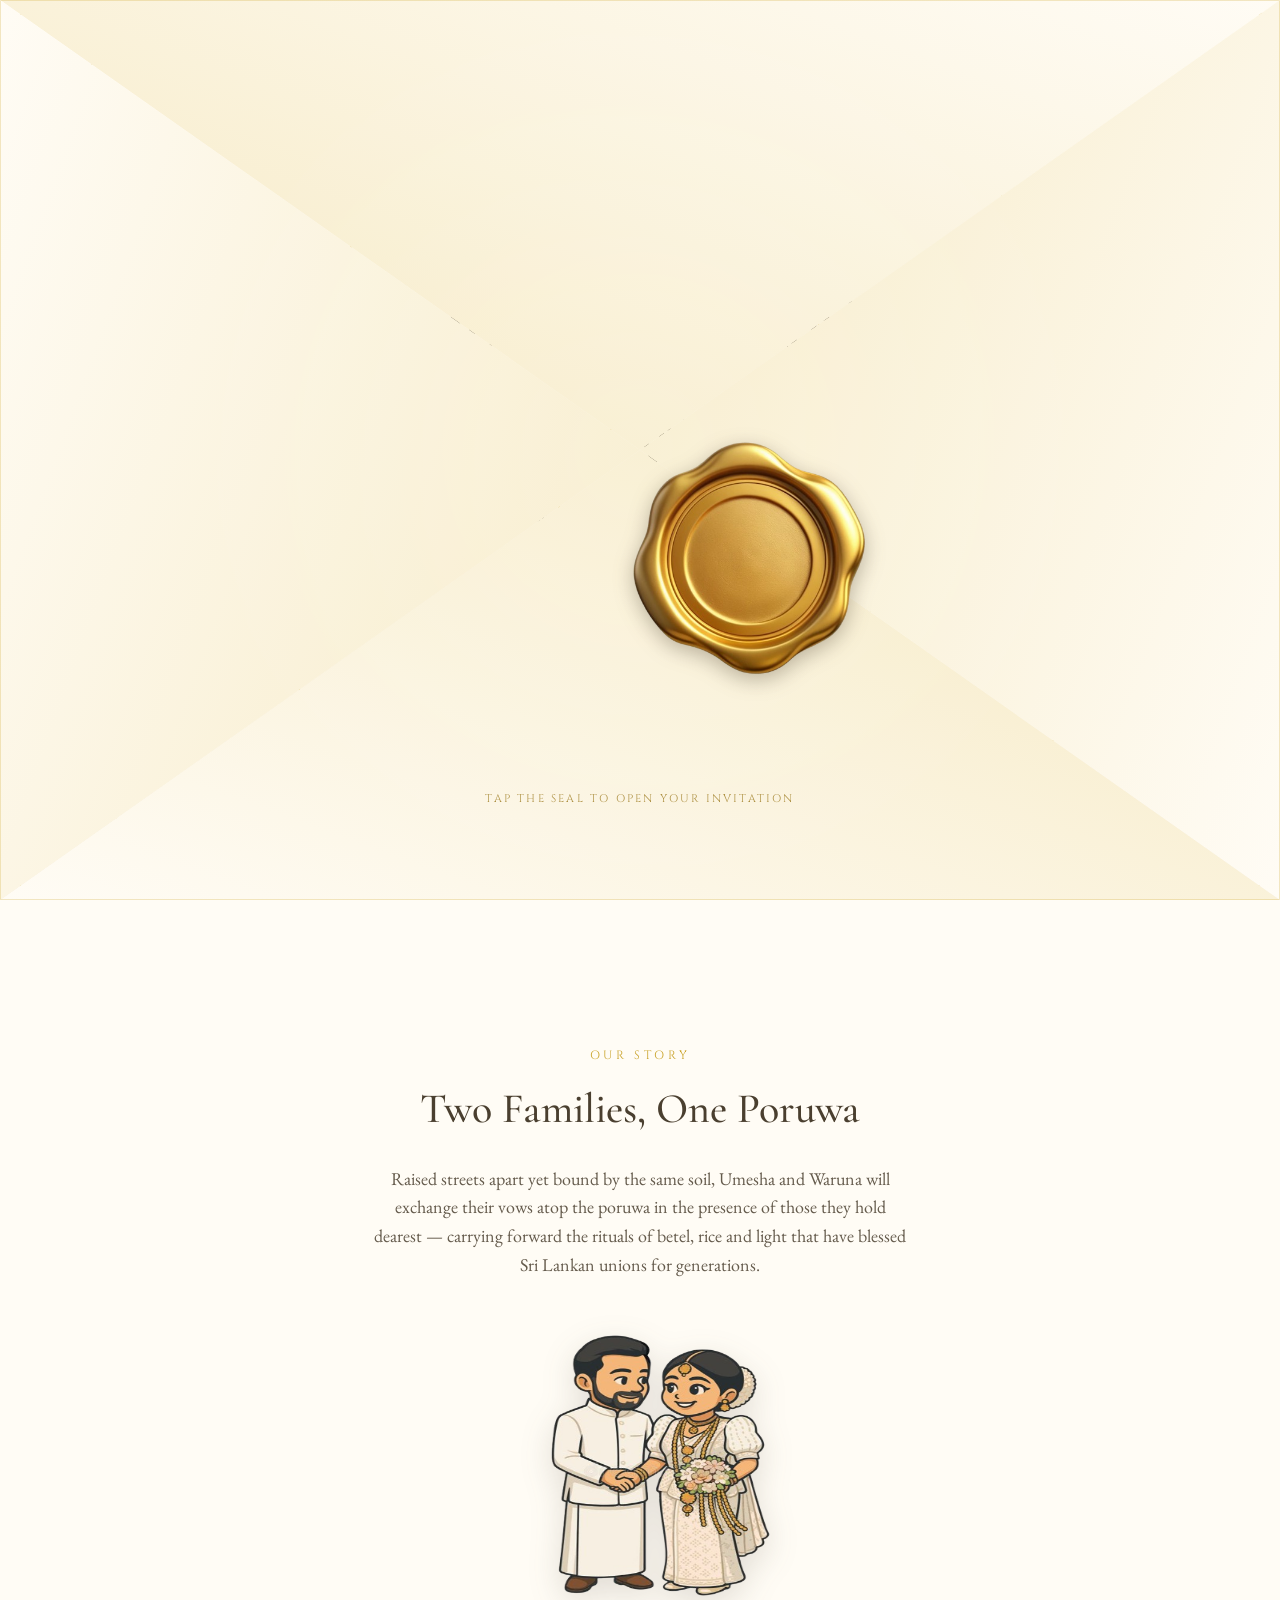
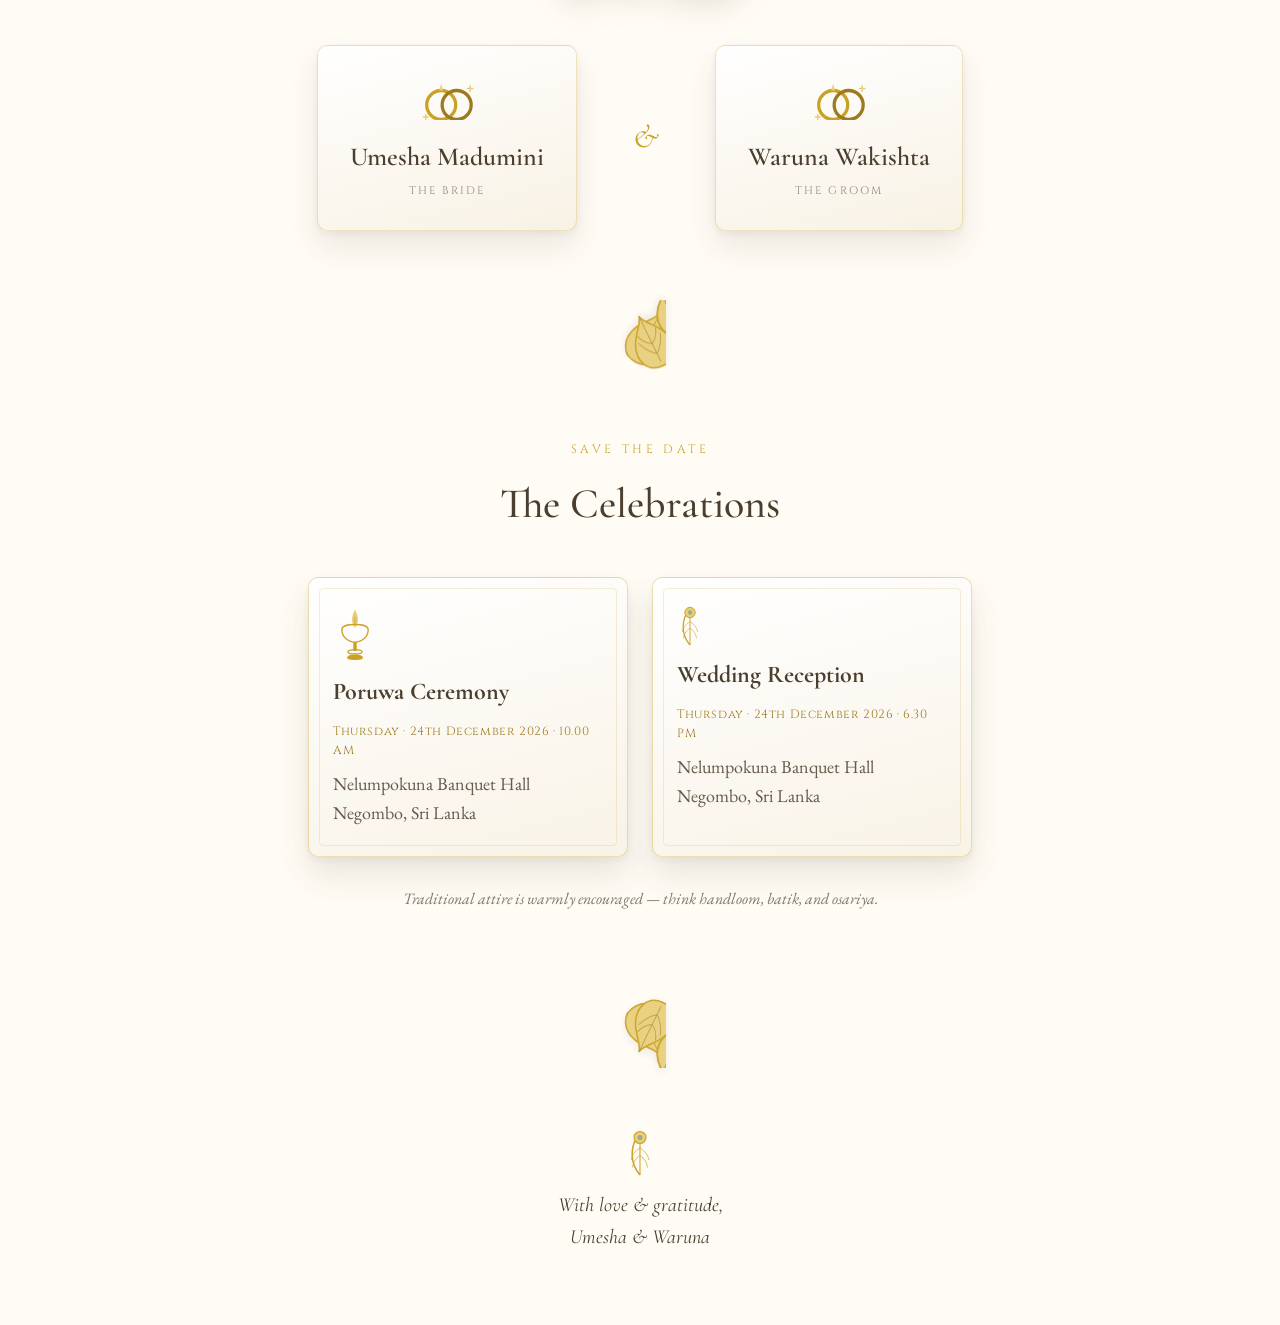
==== commit 4a8d2bc6: "Change theme" ====
--- a/index.html
+++ b/index.html
@@ -4,87 +4,184 @@
 <meta charset="UTF-8" />
 <meta name="viewport" content="width=device-width, initial-scale=1.0" />
 <title>Umesha &amp; Waruna — Wedding Invitation</title>
-<meta name="description" content="You are cordially invited to the wedding of Umesha Madumini and Waruna Wakishta — December 24, 2026 at Fongfa Regency, Ganemulla." />
+<meta name="description" content="You are cordially invited to the wedding of Umesha Madumini and Waruna Wakishta — December 24, 2026." />
 
 <link rel="preconnect" href="https://fonts.googleapis.com">
 <link rel="preconnect" href="https://fonts.gstatic.com" crossorigin>
-<link href="https://fonts.googleapis.com/css2?family=Cormorant+Garamond:ital,wght@0,400;0,500;0,600;1,400;1,500&family=EB+Garamond:ital,wght@0,400;0,500;1,400&family=Cinzel:wght@500;600&family=Noto+Serif+Sinhala:wght@400;600&display=swap" rel="stylesheet">
+<link href="https://fonts.googleapis.com/css2?family=Cormorant+Garamond:ital,wght@0,400;0,500;0,600;1,400;1,500&family=EB+Garamond:ital,wght@0,400;0,500;1,400&family=Cinzel:wght@500;600&display=swap" rel="stylesheet">
 
 <link rel="stylesheet" href="styles.css" />
 </head>
-<body>
-
-<!-- ============ SANNASA — scroll-decree entrance ============ -->
-<div class="sannasa-overlay" id="sannasaOverlay" aria-hidden="true">
-  <div class="sannasa-stage">
-    <div class="sannasa-roll sannasa-roll-left" aria-hidden="true"></div>
-    <div class="sannasa-paper" aria-hidden="true"></div>
-    <div class="sannasa-roll sannasa-roll-right" aria-hidden="true"></div>
-    <div class="sannasa-seal-wrap" aria-hidden="true">
-      <div class="sannasa-seal sinhala">උ&amp;ව</div>
-      <div class="sannasa-cord"></div>
-    </div>
-  </div>
-  <button class="sannasa-enter" id="sannasaEnter" type="button" aria-label="Unfurl the invitation">
-    <span class="sannasa-enter-glyph" aria-hidden="true">🪔</span>
-    <span>Unfurl the Sannasa</span>
+<body class="locked">
+
+<!-- ============================================================
+     ENVELOPE INTRO — full-page, opens outward on 4 sides
+     ============================================================ -->
+<div class="envelope-stage" id="envelopeStage">
+  <div class="kolam-pattern" aria-hidden="true"></div>
+  <div class="envelope-glow" aria-hidden="true"></div>
+
+  <div class="flap flap-top" id="flapTop" aria-hidden="true"></div>
+  <div class="flap flap-bottom" id="flapBottom" aria-hidden="true"></div>
+  <div class="flap flap-left" id="flapLeft" aria-hidden="true"></div>
+  <div class="flap flap-right" id="flapRight" aria-hidden="true"></div>
+
+  
+
+  <button type="button" class="wax-seal" id="waxSeal" aria-label="Open the invitation">
+    <img src="gold-seal-wax-stamp-isolated-white-background_1264610-28383-removebg-preview.png" alt="U & amp; W" width="300" height="300" loading="lazy" />
   </button>
+
+  <p class="tap-hint" id="tapHint">Tap the seal to open your invitation</p>
 </div>
 
-<!-- decorative fixed corner medallions -->
-<div class="corner-motif corner-tl" aria-hidden="true"><svg viewBox="0 0 300 300"></svg></div>
-<div class="corner-motif corner-tr" aria-hidden="true"><svg viewBox="0 0 300 300"></svg></div>
-<div class="corner-motif corner-bl" aria-hidden="true"><svg viewBox="0 0 300 300"></svg></div>
-<div class="corner-motif corner-br" aria-hidden="true"><svg viewBox="0 0 300 300"></svg></div>
-
-<!-- ambient falling petals live here, injected by script.js -->
-<div class="petal-field" id="petalField" aria-hidden="true"></div>
-
-<!-- ============ HERO ============ -->
+<!-- reusable illustration defs -->
+<svg width="0" height="0" style="position:absolute" aria-hidden="true">
+  <defs>
+
+    <g id="ill-lamp">
+      <path class="ill-flame" d="M50 8 C 42 24, 40 36, 50 50 C 60 36, 58 24, 50 8 Z" fill="#E9CF7C"/>
+      <path d="M50 20 C 46 29, 45 36, 50 45 C 55 36, 54 29, 50 20 Z" fill="#C9A227" opacity="0.4"/>
+      <path d="M20 54 C 20 44 36 42 50 42 C 64 42 80 44 80 54 C 80 70 66 82 50 82 C 34 82 20 70 20 54 Z" fill="none" stroke="#C9A227" stroke-width="3"/>
+      <rect x="46" y="82" width="8" height="20" fill="#C9A227"/>
+      <ellipse cx="50" cy="104" rx="16" ry="5" fill="none" stroke="#C9A227" stroke-width="3"/>
+      <path d="M32 118 C 32 108 68 108 68 118 C 68 124 32 124 32 118 Z" fill="#C9A227"/>
+    </g>
+
+    <g id="ill-lotus">
+      <g fill="#E9CF7C" stroke="#C9A227" stroke-width="1">
+        <ellipse cx="30" cy="18" rx="7" ry="14"/>
+        <ellipse cx="30" cy="18" rx="7" ry="14" transform="rotate(45 30 18)"/>
+        <ellipse cx="30" cy="18" rx="7" ry="14" transform="rotate(90 30 18)"/>
+        <ellipse cx="30" cy="18" rx="7" ry="14" transform="rotate(135 30 18)"/>
+        <ellipse cx="30" cy="18" rx="7" ry="14" transform="rotate(180 30 18)"/>
+        <ellipse cx="30" cy="18" rx="7" ry="14" transform="rotate(-45 30 18)"/>
+      </g>
+      <circle cx="30" cy="18" r="5" fill="#C9A227"/>
+      <path d="M18 40 Q30 30 42 40 Q30 48 18 40 Z" fill="#9CAF88"/>
+    </g>
+
+    <g id="ill-elephant">
+      <ellipse cx="55" cy="62" rx="34" ry="24" fill="#F6EEDD" stroke="#C9A227" stroke-width="2"/>
+      <circle cx="88" cy="46" r="18" fill="#F6EEDD" stroke="#C9A227" stroke-width="2"/>
+      <path d="M96 52 Q100 68 92 78 Q88 80 88 74 Q94 68 92 56 Z" fill="#F6EEDD" stroke="#C9A227" stroke-width="2"/>
+      <ellipse cx="70" cy="38" rx="12" ry="16" fill="#F6EEDD" stroke="#C9A227" stroke-width="1.5" transform="rotate(-15 70 38)"/>
+      <circle cx="94" cy="42" r="2.4" fill="#4A3F2F"/>
+      <path d="M40 82 v10 M50 84 v10 M64 84 v10 M76 82 v10" stroke="#C9A227" stroke-width="3" stroke-linecap="round"/>
+      <path d="M60 20 Q64 8 76 10" fill="none" stroke="#C9A227" stroke-width="2" stroke-linecap="round"/>
+      <circle cx="66" cy="14" r="3" fill="#E9CF7C" stroke="#C9A227" stroke-width="1"/>
+      <path d="M30 50 Q18 54 22 66" fill="none" stroke="#C9A227" stroke-width="2" stroke-linecap="round"/>
+      <path d="M50 46 h10 M50 52 h14 M50 58 h10" stroke="#C9A227" stroke-width="1.4" opacity="0.6"/>
+    </g>
+
+    <g id="ill-feather">
+      <path d="M20 4 C 6 20 6 44 20 60" fill="none" stroke="#C9A227" stroke-width="2"/>
+      <circle cx="20" cy="10" r="8" fill="#E9CF7C" stroke="#C9A227" stroke-width="1.5"/>
+      <circle cx="20" cy="10" r="3.4" fill="#9CAF88"/>
+      <path d="M20 18 v42" stroke="#C9A227" stroke-width="1.4"/>
+      <path d="M20 24 Q10 30 8 40 M20 24 Q30 30 32 40 M20 34 Q11 40 10 50 M20 34 Q29 40 30 50" fill="none" stroke="#C9A227" stroke-width="1.2" opacity="0.75"/>
+    </g>
+
+    <g id="ill-seal">
+      <circle cx="50" cy="50" r="46" fill="#7A1B2E"/>
+      <circle cx="50" cy="50" r="46" fill="none" stroke="#E9CF7C" stroke-width="1.5" opacity="0.6"/>
+      <circle cx="50" cy="50" r="38" fill="none" stroke="#E9CF7C" stroke-width="1" opacity="0.4" stroke-dasharray="2 3"/>
+      <g transform="translate(20 10) scale(0.3)"><use href="#ill-lamp"></use></g>
+      <text x="50" y="86" text-anchor="middle" font-family="Cinzel, serif" font-size="8" fill="#E9CF7C" letter-spacing="1">U &amp; W</text>
+    </g>
+
+    <!-- ceremonial sesath (Kandyan wedding parasol) -->
+    <g id="ill-sesath">
+      <path d="M50 4 C 20 4 4 30 4 52 C 4 52 20 44 50 44 C 80 44 96 52 96 52 C 96 30 80 4 50 4 Z"
+            fill="#F6EEDD" stroke="#C9A227" stroke-width="2.2"/>
+      <path d="M50 4 C 34 4 22 16 14 34 M50 4 C 40 4 30 12 24 26 M50 4 C 60 4 70 12 76 26 M50 4 C 66 4 78 16 86 34"
+            fill="none" stroke="#C9A227" stroke-width="1" opacity="0.55"/>
+      <path d="M4 52 Q50 40 96 52" fill="none" stroke="#C9A227" stroke-width="1.6"/>
+      <circle cx="50" cy="4" r="3.4" fill="#C9A227"/>
+      <rect x="48" y="44" width="4" height="34" fill="#C9A227"/>
+      <g stroke="#C9A227" stroke-width="1.4">
+        <path d="M14 53 v10 M28 55 v9 M50 56 v11 M72 55 v9 M86 53 v10"/>
+      </g>
+      <g fill="#E9CF7C">
+        <circle cx="14" cy="65" r="2.2"/><circle cx="28" cy="66" r="2.2"/>
+        <circle cx="50" cy="69" r="2.2"/><circle cx="72" cy="66" r="2.2"/><circle cx="86" cy="65" r="2.2"/>
+      </g>
+    </g>
+
+    <!-- heart-shaped betel (bulath) leaf -->
+    <g id="ill-betel">
+      <path d="M20 4 C 4 4 0 20 6 32 C 11 42 20 48 20 54 C 20 48 29 42 34 32 C 40 20 36 4 20 4 Z"
+            fill="#E9CF7C" stroke="#C9A227" stroke-width="1.4"/>
+      <path d="M20 8 C 20 20 20 40 20 52 M20 16 C 15 20 11 26 9 32 M20 16 C 25 20 29 26 31 32 M20 26 C 14 30 12 34 11 38 M20 26 C 26 30 28 34 29 38"
+            fill="none" stroke="#9C7A1E" stroke-width="0.9" opacity="0.55"/>
+    </g>
+
+    <!-- three betel leaves fanned, used as a divider -->
+    <g id="ill-betel-fan">
+      <g transform="translate(30 26) rotate(-26) translate(-20 -27) scale(0.85)"><use href="#ill-betel"></use></g>
+      <g transform="translate(30 22)"><use href="#ill-betel"></use></g>
+      <g transform="translate(30 26) rotate(26) translate(-20 -27) scale(0.85)"><use href="#ill-betel"></use></g>
+    </g>
+
+    <!-- interlocked wedding rings with sparkle -->
+    <g id="ill-rings">
+      <circle cx="24" cy="30" r="15" fill="none" stroke="#C9A227" stroke-width="3.4"/>
+      <circle cx="40" cy="30" r="15" fill="none" stroke="#9C7A1E" stroke-width="3.4"/>
+      <path d="M22 15 L24 8 L26 15 Z" fill="#E9CF7C"/>
+      <g stroke="#E9CF7C" stroke-width="1.6" stroke-linecap="round">
+        <path d="M54 10 v6 M51 13 h6"/>
+        <path d="M8 40 v5 M5.5 42.5 h5"/>
+      </g>
+    </g>
+
+    <!-- traditional Kandyan wedding couple, silhouette style -->
+    <g id="ill-couple">
+      <g transform="translate(50 2)">
+        <path d="M-40 30 C -14 -6 14 -6 40 30 C 40 30 20 22 0 22 C -20 22 -40 30 -40 30 Z" fill="#E9CF7C" opacity="0.9"/>
+        <rect x="-2.4" y="20" width="4.8" height="24" fill="#C9A227"/>
+      </g>
+      <!-- bride, osariya silhouette -->
+      <g transform="translate(34 34)">
+        <circle cx="0" cy="0" r="8" fill="#4A3F2F"/>
+        <path d="M-1 -8 Q6 -12 4 -2" fill="none" stroke="#C9A227" stroke-width="1.6"/>
+        <path d="M-16 66 C -16 30 -12 12 0 10 C 12 12 16 30 16 66 Z" fill="#4A3F2F"/>
+        <path d="M-16 40 C -22 44 -22 54 -14 56" fill="none" stroke="#4A3F2F" stroke-width="6" stroke-linecap="round"/>
+        <path d="M-9 14 C -4 20 4 20 9 14" fill="none" stroke="#C9A227" stroke-width="1.4" opacity="0.8"/>
+      </g>
+      <!-- groom, national dress silhouette -->
+      <g transform="translate(66 34)">
+        <circle cx="0" cy="0" r="8" fill="#4A3F2F"/>
+        <path d="M-13 62 C -13 32 -9 12 0 10 C 9 12 13 32 13 62 Z" fill="#4A3F2F"/>
+        <path d="M-13 24 L13 24" stroke="#C9A227" stroke-width="1.4" opacity="0.8"/>
+        <path d="M-6 24 L-9 62 M6 24 L9 62" stroke="#C9A227" stroke-width="1" opacity="0.5"/>
+        <path d="M-9 16 Q0 22 9 16" fill="none" stroke="#E9CF7C" stroke-width="2"/>
+      </g>
+      <g transform="translate(50 96)"><use href="#ill-rings" transform="scale(0.5) translate(-24 -30)"></use></g>
+    </g>
+
+  </defs>
+</svg>
+
+<!-- ============================================================
+     MAIN INVITATION (revealed after the envelope opens)
+     ============================================================ -->
+<main id="mainContent">
+
+<div class="corner-motif corner-tl" aria-hidden="true"></div>
+<div class="corner-motif corner-tr" aria-hidden="true"></div>
+<div class="corner-motif corner-bl" aria-hidden="true"></div>
+<div class="corner-motif corner-br" aria-hidden="true"></div>
+
 <header class="hero">
   <div class="hero-pattern" aria-hidden="true"></div>
 
-  <p class="eyebrow">
-    <span class="sinhala">ආයුබෝවන්</span>
-    <span class="eyebrow-divider">·</span>
-    Welcome to Our Wedding
-  </p>
-
-  <!-- signature element: pahana / traditional oil lamp -->
-  <div class="lamp" aria-hidden="true">
-    <svg viewBox="0 0 200 260" class="lamp-svg">
-      <defs>
-        <radialGradient id="flameGrad" cx="50%" cy="30%" r="70%">
-          <stop offset="0%" stop-color="#FFF3C4"/>
-          <stop offset="45%" stop-color="#F3C25D"/>
-          <stop offset="100%" stop-color="#C9922B"/>
-        </radialGradient>
-      </defs>
-      <!-- flame -->
-      <g class="flame">
-        <path d="M100 40 C 88 65, 84 85, 100 108 C 116 85, 112 65, 100 40 Z" fill="url(#flameGrad)"/>
-        <path d="M100 58 C 94 72, 92 84, 100 98 C 108 84, 106 72, 100 58 Z" fill="#8C1F35" opacity="0.35"/>
-      </g>
-      <!-- wick / base of flame -->
-      <ellipse cx="100" cy="108" rx="7" ry="4" fill="#3A1420"/>
-      <!-- lamp bowl -->
-      <path d="M40 118 C 40 100 70 96 100 96 C 130 96 160 100 160 118 C 160 150 132 172 100 172 C 68 172 40 150 40 118 Z" fill="none" stroke="#C9922B" stroke-width="3.5"/>
-      <!-- lamp bowl highlight -->
-      <path d="M55 118 C 55 106 76 102 100 102" fill="none" stroke="#E9C878" stroke-width="2" opacity="0.7"/>
-      <!-- petal / spout marks around bowl (5-spout pahana) -->
-      <g fill="#C9922B">
-        <path d="M100 172 L 92 190 L 108 190 Z"/>
-        <path d="M56 156 L 40 168 L 52 176 Z"/>
-        <path d="M144 156 L 160 168 L 148 176 Z"/>
-      </g>
-      <!-- stem -->
-      <rect x="94" y="172" width="12" height="46" fill="#C9922B"/>
-      <ellipse cx="100" cy="196" rx="20" ry="6" fill="none" stroke="#C9922B" stroke-width="3"/>
-      <!-- base -->
-      <path d="M60 240 C 60 222 140 222 140 240 C 140 250 60 250 60 240 Z" fill="#C9922B"/>
-      <ellipse cx="100" cy="218" rx="30" ry="7" fill="none" stroke="#C9922B" stroke-width="3"/>
-    </svg>
-  </div>
+  <p class="eyebrow">The Wedding Of</p>
+
+  <div class="lamp tilt-el" aria-hidden="true">
+    <svg viewBox="0 0 130 130" class="lamp-svg"><use href="#ill-lamp"></use></svg>
+  </div>
+
+  <p class="hero-greeting" id="heroGreeting" hidden></p>
 
   <h1 class="names">
     <span class="name">Umesha Madumini</span>
@@ -92,8 +189,6 @@
     <span class="name">Waruna Wakishta</span>
   </h1>
 
-  <p class="hero-greeting" id="heroGreeting" hidden></p>
-
   <p class="hero-sub">together with their families, joyfully invite you<br class="br-desktop"> to witness the beginning of their union</p>
 
   <p class="hero-date">24<span class="dot">·</span>12<span class="dot">·</span>2026</p>
@@ -108,17 +203,10 @@
   <a href="#rsvp" class="scroll-cue">Join the Celebration ↓</a>
 </header>
 
-<!-- ============ DIVIDER : GARLAND ============ -->
 <div class="leaf-divider" aria-hidden="true">
-  <svg viewBox="0 0 600 40" preserveAspectRatio="none">
-    <path d="M0 20 Q150 0 300 20 T600 20" fill="none" stroke="#C9922B" stroke-width="1.4"/>
-    <circle cx="300" cy="20" r="6" fill="#8C1F35"/>
-    <circle cx="255" cy="14" r="3.5" fill="#F2A93B"/>
-    <circle cx="345" cy="14" r="3.5" fill="#F2A93B"/>
-  </svg>
+  <svg viewBox="0 0 40 54" class="betel-divider"><use href="ill-sesath"></use></svg>
 </div>
 
-<!-- ============ THE COUPLE ============ -->
 <section class="section couple">
   <p class="section-eyebrow">Our Story</p>
   <h2 class="section-title">Two Families, One Poruwa</h2>
@@ -128,83 +216,21 @@
     rituals of betel, rice and light that have blessed Sri Lankan unions for generations.
   </p>
 
-  <!-- original illustrated couple, under a flower arch -->
-  <div class="couple-illustration" aria-hidden="true">
-    <svg viewBox="0 0 320 380" class="couple-svg">
-      <!-- arch -->
-      <path class="arch-vine" d="M18,346 C18,150 90,44 160,44 C230,44 302,150 302,346" fill="none" stroke="#3F6B3E" stroke-width="7" stroke-linecap="round"/>
-      <g class="arch-blooms">
-        <circle cx="20" cy="300" r="8" fill="#F2A93B"/>
-        <circle cx="27" cy="230" r="7" fill="#8C1F35"/>
-        <circle cx="52" cy="160" r="8" fill="#F2A93B"/>
-        <circle cx="92" cy="100" r="7" fill="#E9C878"/>
-        <circle cx="140" cy="58" r="8" fill="#8C1F35"/>
-        <circle cx="180" cy="58" r="8" fill="#F2A93B"/>
-        <circle cx="228" cy="100" r="7" fill="#E9C878"/>
-        <circle cx="268" cy="160" r="8" fill="#8C1F35"/>
-        <circle cx="293" cy="230" r="7" fill="#F2A93B"/>
-        <circle cx="300" cy="300" r="8" fill="#E9C878"/>
-        <path d="M35,265 l10,-14 l10,14 z" fill="#6B9C4F"/>
-        <path d="M112,80 l10,-14 l10,14 z" fill="#6B9C4F"/>
-        <path d="M198,80 l10,-14 l10,14 z" fill="#6B9C4F"/>
-        <path d="M285,265 l10,-14 l10,14 z" fill="#6B9C4F"/>
-      </g>
-
-      <!-- groom -->
-      <g class="figure-groom">
-        <path d="M130,178 L172,178 L182,362 L120,362 Z" fill="#FFFBF2" stroke="#C9922B" stroke-width="1.5"/>
-        <line x1="151" y1="182" x2="151" y2="230" stroke="#C9922B" stroke-width="2"/>
-        <circle cx="151" cy="196" r="2.3" fill="#C9922B"/>
-        <circle cx="151" cy="212" r="2.3" fill="#C9922B"/>
-        <path d="M128,196 C110,206 106,250 116,300 L132,296 C124,254 128,220 138,204 Z" fill="#FFFBF2" stroke="#C9922B" stroke-width="1.5"/>
-        <circle cx="150" cy="140" r="32" fill="#E8B98B"/>
-        <path d="M119,138 C117,110 145,98 151,98 C182,98 184,120 182,140 C170,120 130,120 119,138 Z" fill="#2B1A12"/>
-        <path d="M136,148 q6,6 12,0" fill="none" stroke="#3B241A" stroke-width="2" stroke-linecap="round"/>
-        <path d="M158,148 q6,6 12,0" fill="none" stroke="#3B241A" stroke-width="2" stroke-linecap="round"/>
-        <path d="M140,160 q10,8 20,0" fill="none" stroke="#3B241A" stroke-width="2" stroke-linecap="round"/>
-      </g>
-
-      <!-- bride -->
-      <g class="figure-bride">
-        <path d="M178,188 L232,188 L246,362 L166,362 Z" fill="#F3DFAE" stroke="#C9922B" stroke-width="1.5"/>
-        <path d="M206,190 L232,190 L206,362 L192,362 Z" fill="#8C1F35" opacity="0.88"/>
-        <rect x="166" y="352" width="80" height="10" fill="#E9C878"/>
-        <path d="M232,196 C250,210 252,250 240,296 L224,290 C232,254 228,224 214,206 Z" fill="#F3DFAE" stroke="#C9922B" stroke-width="1.5"/>
-        <circle cx="207" cy="150" r="28" fill="#EDC29A"/>
-        <path d="M180,150 C178,124 200,110 207,110 C234,110 236,130 234,150 C224,132 190,132 180,150 Z" fill="#2B1A12"/>
-        <ellipse cx="230" cy="128" rx="12" ry="10" fill="#2B1A12"/>
-        <circle cx="207" cy="123" r="2.6" fill="#8C1F35"/>
-        <circle cx="192" cy="140" r="2.4" fill="#FFFDF8"/>
-        <circle cx="198" cy="132" r="2" fill="#FFFDF8"/>
-        <circle cx="188" cy="148" r="2" fill="#FFFDF8"/>
-        <path d="M195,158 q6,6 12,0" fill="none" stroke="#3B241A" stroke-width="2" stroke-linecap="round"/>
-        <path d="M213,158 q6,6 12,0" fill="none" stroke="#3B241A" stroke-width="2" stroke-linecap="round"/>
-        <path d="M199,168 q9,7 18,0" fill="none" stroke="#3B241A" stroke-width="2" stroke-linecap="round"/>
-      </g>
-
-      <!-- embracing arm -->
-      <path d="M172,196 C190,196 196,206 194,222 L182,222 C182,212 178,206 168,206 Z" fill="#FFFBF2" stroke="#C9922B" stroke-width="1.5"/>
-
-      <!-- ground -->
-      <path d="M40,362 q10,-14 20,0" fill="none" stroke="#6B9C4F" stroke-width="3" stroke-linecap="round"/>
-      <path d="M270,362 q10,-14 20,0" fill="none" stroke="#6B9C4F" stroke-width="3" stroke-linecap="round"/>
-    </svg>
-  </div>
-
+  <div class="couple-illustration ">
+    <img
+      src="cute-happy-beautiful-wedding-couple-wearing-traditional-national-wedding-dress-vector-cartoon-adorable-cartoon-vector-illustration-374814542-removebg-preview.png"
+      alt="Traditional Sri Lankan wedding couple " width="400" height="300" loading="lazy"
+    />
+  </div>
   <div class="couple-grid">
-    <div class="couple-card">
+    <div class="couple-card tilt-card">
+      <svg class="ring-icon" viewBox="0 0 60 46" aria-hidden="true"><use href="#ill-rings"></use></svg>
       <h3>Umesha Madumini</h3>
       <p class="role">The Bride</p>
     </div>
-    <div class="rings-icon" aria-hidden="true">
-      <svg viewBox="0 0 100 60">
-        <circle cx="38" cy="30" r="21" fill="none" stroke="#C9922B" stroke-width="6"/>
-        <circle cx="62" cy="30" r="21" fill="none" stroke="#E9C878" stroke-width="6"/>
-        <path d="M22,18 A21,21 0 0,1 38,9" fill="none" stroke="#FCEBB8" stroke-width="2.5" stroke-linecap="round"/>
-        <path d="M46,18 A21,21 0 0,1 62,9" fill="none" stroke="#FCEBB8" stroke-width="2.5" stroke-linecap="round"/>
-      </svg>
-    </div>
-    <div class="couple-card">
+    <div class="couple-glyph" aria-hidden="true">&amp;</div>
+    <div class="couple-card tilt-card">
+      <svg class="ring-icon" viewBox="0 0 60 46" aria-hidden="true"><use href="#ill-rings"></use></svg>
       <h3>Waruna Wakishta</h3>
       <p class="role">The Groom</p>
     </div>
@@ -212,137 +238,97 @@
 </section>
 
 <div class="leaf-divider flip" aria-hidden="true">
-  <svg viewBox="0 0 600 40" preserveAspectRatio="none">
-    <path d="M0 20 Q150 0 300 20 T600 20" fill="none" stroke="#C9A227" stroke-width="1.4"/>
-    <circle cx="300" cy="20" r="6" fill="#8B6914"/>
-    <circle cx="255" cy="14" r="3.5" fill="#E8CE7A"/>
-    <circle cx="345" cy="14" r="3.5" fill="#E8CE7A"/>
-  </svg>
+  <svg viewBox="0 0 40 54" class="betel-divider"><use href="#ill-betel-fan"></use></svg>
 </div>
 
-<!-- ============ EVENT DETAILS ============ -->
 <section class="section events">
   <p class="section-eyebrow">Save The Date</p>
   <h2 class="section-title">The Celebrations</h2>
 
   <div class="event-grid">
-    <div class="event-card">
-      <span class="event-icon" aria-hidden="true">☀︎</span>
+    <div class="event-card tilt-card">
+      <svg class="event-icon-svg" viewBox="0 0 100 130" aria-hidden="true"><use href="#ill-lamp"></use></svg>
       <h3>Poruwa Ceremony</h3>
       <p class="event-time">Thursday · 24th December 2026 · 10.00 AM</p>
-      <p class="event-venue">Fongfa Regency<br>Ganemulla, Gampaha</p>
-    </div>
-    <div class="event-card">
-      <span class="event-icon" aria-hidden="true">✧</span>
+      <p class="event-venue">Nelumpokuna Banquet Hall<br>Negombo, Sri Lanka</p>
+    </div>
+    <div class="event-card tilt-card">
+      <svg class="event-icon-svg feather-icon" viewBox="0 0 40 62" aria-hidden="true"><use href="#ill-feather"></use></svg>
       <h3>Wedding Reception</h3>
       <p class="event-time">Thursday · 24th December 2026 · 6.30 PM</p>
-      <p class="event-venue">Fongfa Regency<br>Ganemulla, Gampaha</p>
+      <p class="event-venue">Nelumpokuna Banquet Hall<br>Negombo, Sri Lanka</p>
     </div>
   </div>
   <p class="event-note">Traditional attire is warmly encouraged — think handloom, batik, and osariya.</p>
 </section>
 
 <div class="leaf-divider" aria-hidden="true">
-  <svg viewBox="0 0 600 40" preserveAspectRatio="none">
-    <path d="M0 20 Q150 0 300 20 T600 20" fill="none" stroke="#C9922B" stroke-width="1.4"/>
-    <circle cx="300" cy="20" r="6" fill="#8C1F35"/>
-    <circle cx="255" cy="14" r="3.5" fill="#F2A93B"/>
-    <circle cx="345" cy="14" r="3.5" fill="#F2A93B"/>
-  </svg>
+  <svg viewBox="0 0 40 54" class="betel-divider"><use href="#ill-betel-fan"></use></svg>
 </div>
 
-<!-- ============ VENUE MAP ============ -->
-<section class="section venue-map">
-  <p class="section-eyebrow">Find Your Way</p>
-  <h2 class="section-title">Getting To Fongfa Regency</h2>
-  <p class="section-copy">Ganemulla, Gampaha — tap the button below to open directions on your phone.</p>
-
-  <div class="map-frame">
-    <iframe
-      src="https://www.google.com/maps?q=Fongfa+Regency,+Ganemulla,+Sri+Lanka&output=embed"
-      width="100%" height="100%" style="border:0;" allowfullscreen loading="lazy"
-      referrerpolicy="no-referrer-when-downgrade"
-      title="Map to Fongfa Regency, Ganemulla"></iframe>
-  </div>
-
-  <a class="map-directions-btn" href="https://www.google.com/maps/dir/?api=1&destination=Fongfa+Regency,+Ganemulla,+Sri+Lanka" target="_blank" rel="noopener">
-    <span aria-hidden="true">📍</span> Get Directions
-  </a>
-</section>
-
-<div class="leaf-divider flip" aria-hidden="true">
-  <svg viewBox="0 0 600 40" preserveAspectRatio="none">
-    <path d="M0 20 Q150 0 300 20 T600 20" fill="none" stroke="#C9922B" stroke-width="1.4"/>
-    <circle cx="300" cy="20" r="6" fill="#8C1F35"/>
-    <circle cx="255" cy="14" r="3.5" fill="#F2A93B"/>
-    <circle cx="345" cy="14" r="3.5" fill="#F2A93B"/>
-  </svg>
-</div>
-
-<!-- ============ RSVP ============ -->
-<section class="section rsvp" id="rsvp">
-  <p class="section-eyebrow">Kindly Respond</p>
-  <h2 class="section-title">Will You Celebrate With Us?</h2>
-  <p class="section-copy">Please let us know by <strong>15th November 2026</strong> so we may prepare a seat worthy of you.</p>
-
-  <form class="rsvp-form" id="rsvpForm" autocomplete="off">
-    <div class="field">
-      <label for="guestName">Your Name</label>
-      <input type="text" id="guestName" name="guestName" placeholder="e.g. Kavindi Perera" required />
-    </div>
-
-    <div class="field">
-      <label for="attending">Will you attend?</label>
-      <select id="attending" name="attending" required>
-        <option value="" disabled selected>Select an option</option>
-        <option value="yes">Joyfully Accepts</option>
-        <option value="no">Regretfully Declines</option>
-      </select>
-    </div>
-
-    <div class="field" id="partySizeField">
-      <label for="partySize">Who is joining?</label>
-      <select id="partySize" name="partySize" required>
-        <option value="" disabled selected>Select party size</option>
-        <option value="one">Just Me (1 guest)</option>
-        <option value="two">Me &amp; Partner (2 guests)</option>
-        <option value="family">Family (3+ guests)</option>
-      </select>
-    </div>
-
-    <div class="field" id="familyCountField" hidden>
-      <label for="familyCount">How many in your family party?</label>
-      <input type="number" id="familyCount" name="familyCount" min="3" max="15" placeholder="e.g. 4" />
-    </div>
-
-    <div class="field">
-      <label for="message">A Note For The Couple <span class="optional">(optional)</span></label>
-      <textarea id="message" name="message" rows="3" placeholder="Your wishes for Umesha &amp; Waruna..."></textarea>
-    </div>
-
-    <button type="submit" class="submit-btn">Send My Reply</button>
-
-    <p class="form-note">
-      This form is ready to connect to
-      <a href="https://formspree.io" target="_blank" rel="noopener">Formspree</a>
-      or any backend of your choice — see the README for a two‑minute setup.
-    </p>
-  </form>
-
-  <div class="rsvp-success" id="rsvpSuccess" hidden>
-    <div class="lamp-small" aria-hidden="true">✦</div>
-    <h3 id="successHeading">Thank You!</h3>
-    <p id="successMessage">Your reply has been recorded. We can't wait to celebrate with you.</p>
-    <p class="sinhala success-blessing">සුභ විවාහයක්! <span class="blessing-en">— may it be a blessed marriage —</span></p>
-  </div>
-</section>
+<!--   <section class="section rsvp" id="rsvp">
+    <p class="section-eyebrow">Kindly Respond</p>
+    <h2 class="section-title">Will You Celebrate With Us?</h2>
+    <p class="section-copy">Please let us know by <strong>15th November 2026</strong> so we may prepare a seat worthy of you.</p>
+
+    <form class="rsvp-form tilt-card" id="rsvpForm" autocomplete="off">
+      <div class="field">
+        <label for="guestName">Your Name</label>
+        <input type="text" id="guestName" name="guestName" placeholder="e.g. Kavindi Perera" required />
+      </div>
+
+      <div class="field">
+        <label for="attending">Will you attend?</label>
+        <select id="attending" name="attending" required>
+          <option value="" disabled selected>Select an option</option>
+          <option value="yes">Joyfully Accepts</option>
+          <option value="no">Regretfully Declines</option>
+        </select>
+      </div>
+
+      <div class="field" id="partySizeField">
+        <label for="partySize">Who is joining?</label>
+        <select id="partySize" name="partySize" required>
+          <option value="" disabled selected>Select party size</option>
+          <option value="one">Just Me (1 guest)</option>
+          <option value="two">Me &amp; Partner (2 guests)</option>
+          <option value="family">Family (3+ guests)</option>
+        </select>
+      </div>
+
+      <div class="field" id="familyCountField" hidden>
+        <label for="familyCount">How many in your family party?</label>
+        <input type="number" id="familyCount" name="familyCount" min="3" max="15" placeholder="e.g. 4" />
+      </div>
+
+      <div class="field">
+        <label for="message">A Note For The Couple <span class="optional">(optional)</span></label>
+        <textarea id="message" name="message" rows="3" placeholder="Your wishes for Umesha &amp; Waruna..."></textarea>
+      </div>
+
+      <button type="submit" class="submit-btn">Send My Reply</button>
+
+      <p class="form-note">
+        This form is ready to connect to
+        <a href="https://formspree.io" target="_blank" rel="noopener">Formspree</a>
+        or any backend of your choice — see the README for a two‑minute setup.
+      </p>
+    </form>
+
+    <div class="rsvp-success" id="rsvpSuccess" hidden>
+      <svg class="lamp-small" viewBox="0 0 100 130" aria-hidden="true"><use href="#ill-lamp"></use></svg>
+      <h3 id="successHeading">Thank You!</h3>
+      <p id="successMessage">Your reply has been recorded. We can't wait to celebrate with you.</p>
+    </div>
+  </section> -->
 
 <footer class="footer">
-  <div class="footer-glyph" aria-hidden="true">✦</div>
-  <p class="sinhala footer-sinhala">සුභ විවාහයක්!</p>
+  <svg class="footer-feather" viewBox="0 0 40 62" aria-hidden="true"><use href="#ill-feather"></use></svg>
   <p>With love &amp; gratitude,<br>Umesha &amp; Waruna</p>
 </footer>
 
+</main>
+
 <script src="script.js"></script>
 </body>
-</html>+</html>
--- a/styles.css
+++ b/styles.css
@@ -1,265 +1,243 @@
 /* ==========================================================
-   TOKENS
+   TOKENS — Ivory / Gold / White theme
    ========================================================== */
 :root{
-  --cream: #FFF7E8;
-  --cream-2: #FFF0D2;
-  --maroon: #8C1F35;
-  --maroon-deep: #5C1224;
-  --marigold: #F2A93B;
-  --marigold-deep: #D97F1E;
-  --gold: #C9922B;
-  --gold-soft: #E9C878;
-  --gold-dim: #A67A22;
-  --leaf: #3F6B3E;
-  --leaf-light: #6B9C4F;
-  --peacock: #0F5C55;
-  --peacock-deep: #0A3E3A;
-  --ink: #3B241A;
+  --ivory: #FFFCF5;
+  --ivory-2: #F6EEDD;
+  --white: #FFFFFF;
+  --gold: #C9A227;
+  --gold-light: #E9CF7C;
+  --gold-deep: #9C7A1E;
+  --ink: #4A3F2F;
+  --sage: #9CAF88;
+  --seal: #7A1B2E;
 
   --display: 'Cormorant Garamond', serif;
   --body: 'EB Garamond', serif;
   --utility: 'Cinzel', serif;
-  --sinhala-font: 'Noto Serif Sinhala', serif;
 }
 
 *{ box-sizing: border-box; }
-
 html{ scroll-behavior: smooth; }
 
 body{
   margin:0;
-  background: var(--cream);
+  background: var(--ivory);
   color: var(--ink);
   font-family: var(--body);
   font-size: 18px;
   line-height: 1.6;
   overflow-x: hidden;
 }
-
-body.sannasa-active{ overflow: hidden; height: 100vh; }
-
-.sinhala{ font-family: var(--sinhala-font); }
+body.locked{ overflow: hidden; height: 100vh; }
 
 @media (prefers-reduced-motion: reduce){
   *{ animation-duration: 0.001ms !important; animation-iteration-count: 1 !important; transition-duration: 0.001ms !important; scroll-behavior: auto !important; }
 }
 
-a{ color: var(--maroon); }
+a{ color: var(--gold-deep); }
 a:focus-visible, button:focus-visible, input:focus-visible, select:focus-visible, textarea:focus-visible{
-  outline: 2px solid var(--maroon);
+  outline: 2px solid var(--gold-deep);
   outline-offset: 3px;
 }
 
 /* ==========================================================
-   SANNASA — traditional scroll-decree entrance
-   A rolled parchment, tied with a cord and sealed, that unfurls
-   outward to reveal the invitation beneath.
-   ========================================================== */
-.sannasa-overlay{
+   ENVELOPE INTRO — full viewport, opens on 4 sides
+   ========================================================== */
+.envelope-stage{
   position: fixed;
   inset: 0;
   z-index: 999;
-  display: flex;
-  flex-direction: column;
-  align-items: center;
-  justify-content: center;
-  gap: 40px;
-  background:
-    radial-gradient(circle at 50% 42%, rgba(242,169,59,0.16), transparent 60%),
-    var(--cream);
-  overflow: hidden;
-}
-.sannasa-overlay.hidden{ display: none; }
-
-.sannasa-stage{
-  display: flex;
-  align-items: center;
-  justify-content: center;
-  position: relative;
-  width: min(88vw, 560px);
-}
-
-.sannasa-roll{
-  flex: 0 0 30px;
-  height: clamp(150px, 30vw, 210px);
-  border-radius: 15px;
-  position: relative;
-  background: linear-gradient(90deg, var(--gold-dim), var(--gold) 38%, var(--gold-soft) 54%, var(--gold) 72%, var(--gold-dim));
-  box-shadow:
-    inset 0 0 0 1px rgba(92,18,36,0.28),
-    0 8px 18px rgba(92,18,36,0.18);
-  transition: opacity 0.6s ease 0.85s, transform 0.6s ease 0.85s;
+  perspective: 2400px;
+  transition: opacity 0.6s ease 0.5s, visibility 0.6s ease 0.5s;
+}
+.envelope-stage.dismiss{
+  opacity: 0;
+  visibility: hidden;
+  pointer-events: none;
+}
+
+.kolam-pattern{
+  position: absolute;
+  inset: 0;
+  z-index: 1;
+  opacity: 0.55;
+  background-image: radial-gradient(var(--gold) 1px, transparent 1.4px);
+  background-size: 26px 26px;
+  pointer-events: none;
+}
+
+.envelope-glow{
+  position: absolute;
+  inset: 0;
   z-index: 2;
-}
-.sannasa-roll::before,
-.sannasa-roll::after{
+  background: radial-gradient(circle at 50% 50%, rgba(233,207,124,0.55), transparent 45%);
+  opacity: 0;
+  transform: scale(0.3);
+  transition: opacity 0.5s ease, transform 0.9s cubic-bezier(.2,.8,.3,1);
+  pointer-events: none;
+}
+.envelope-stage.opening .envelope-glow{
+  opacity: 1;
+  transform: scale(1.4);
+}
+
+/* ---- the 4 flaps: triangles meeting at the exact centre ---- */
+.flap{
+  position: absolute;
+  inset: 0;
+  z-index: 10;
+  transition: transform 1.15s cubic-bezier(.6,.02,.2,1), box-shadow 1.15s ease;
+  box-shadow: inset 0 0 0 1px rgba(201,162,39,0.25);
+}
+.flap::after{
   content: "";
-  position: absolute;
-  left: 3px; right: 3px;
-  height: 2px;
-  border-radius: 2px;
-  background: rgba(92,18,36,0.3);
-}
-.sannasa-roll::before{ top: 16%; }
-.sannasa-roll::after{ top: 84%; }
-.sannasa-roll-right{ transform: scaleX(-1); }
-
-.sannasa-paper{
-  flex: 0 0 0px;
-  width: 0;
-  height: clamp(130px, 26vw, 182px);
-  overflow: hidden;
-  position: relative;
-  background:
-    repeating-linear-gradient(180deg, transparent 0 26px, rgba(92,18,36,0.07) 26px 27px),
-    linear-gradient(180deg, var(--cream-2), var(--cream));
-  box-shadow: inset 0 0 0 1px rgba(166,122,34,0.35);
-  transition: flex-basis 1.5s cubic-bezier(.7,0,.16,1), width 1.5s cubic-bezier(.7,0,.16,1);
-}
-.sannasa-paper::before{
-  /* faint printed ola-leaf script suggestion, purely decorative */
-  content: "";
-  position: absolute;
-  inset: 18% 10%;
-  background-image: repeating-linear-gradient(90deg, rgba(92,18,36,0.10) 0 3px, transparent 3px 9px);
-  background-size: 100% 27px;
-  background-repeat: repeat-y;
-  opacity: 0.5;
-}
-
-.sannasa-seal-wrap{
-  position: absolute;
-  left: 50%;
-  top: 50%;
+  position: absolute; inset: 0;
+  background: radial-gradient(circle at 50% 50%, rgba(255,255,255,0.35), transparent 60%);
+  mix-blend-mode: soft-light;
+}
+.flap-top{
+  background: linear-gradient(200deg, var(--ivory) 0%, var(--gold-light) 150%);
+  clip-path: polygon(0 0, 100% 0, 50% 50%);
+  transform-origin: top center;
+}
+.flap-bottom{
+  background: linear-gradient(20deg, var(--ivory) 0%, var(--gold-light) 150%);
+  clip-path: polygon(0 100%, 100% 100%, 50% 50%);
+  transform-origin: bottom center;
+}
+.flap-left{
+  background: linear-gradient(110deg, var(--ivory) 0%, var(--gold-light) 150%);
+  clip-path: polygon(0 0, 0 100%, 50% 50%);
+  transform-origin: left center;
+}
+.flap-right{
+  background: linear-gradient(290deg, var(--ivory) 0%, var(--gold-light) 150%);
+  clip-path: polygon(100% 0, 100% 100%, 50% 50%);
+  transform-origin: right center;
+}
+
+.envelope-stage.opening .flap-top{
+  transform: rotateX(-160deg) translateZ(-60px);
+  transition-delay: 0s;
+}
+.envelope-stage.opening .flap-left{
+  transform: rotateY(160deg) translateZ(-60px);
+  transition-delay: 0.12s;
+}
+.envelope-stage.opening .flap-right{
+  transform: rotateY(-160deg) translateZ(-60px);
+  transition-delay: 0.12s;
+}
+.envelope-stage.opening .flap-bottom{
+  transform: rotateX(160deg) translateZ(-60px);
+  transition-delay: 0.26s;
+}
+
+.envelope-address{
+  position: absolute;
+  left: 50%; top: 50%;
   transform: translate(-50%, -50%);
-  z-index: 3;
-  display: flex;
-  flex-direction: column;
-  align-items: center;
-  gap: 8px;
-  transition: opacity 0.45s ease, transform 0.45s ease;
-}
-.sannasa-cord{
-  width: 58px;
-  height: 3px;
-  border-radius: 2px;
-  background: var(--maroon);
-  position: relative;
-}
-.sannasa-cord::before,
-.sannasa-cord::after{
-  content: "";
-  position: absolute;
-  top: 50%;
-  width: 5px; height: 5px;
-  border-radius: 50%;
-  background: var(--maroon);
-  transform: translateY(-50%);
-}
-.sannasa-cord::before{ left: -3px; }
-.sannasa-cord::after{ right: -3px; }
-.sannasa-seal{
-  width: 48px; height: 48px;
-  border-radius: 50%;
-  display: flex;
-  align-items: center;
-  justify-content: center;
-  background: radial-gradient(circle at 34% 28%, var(--marigold), var(--maroon-deep) 78%);
-  color: var(--cream);
-  font-size: 15px;
-  line-height: 1;
-  box-shadow: 0 4px 10px rgba(92,18,36,0.45), inset 0 0 0 2px rgba(255,255,255,0.18);
-}
-
-.sannasa-enter{
-  position: relative;
-  z-index: 3;
-  display: flex;
-  align-items: center;
-  gap: 10px;
-  background: var(--cream);
-  border: 1px solid var(--maroon);
-  color: var(--maroon-deep);
+  z-index: 20;
+  text-align: center;
+  width: min(420px, 78vw);
+  transition: opacity 0.4s ease, transform 0.5s ease;
+}
+.envelope-stage.opening .envelope-address{
+  opacity: 0;
+  transform: translate(-50%, -50%) scale(0.9);
+}
+.address-sesath{ width: 76px; height: auto; margin: 0 auto 10px; filter: drop-shadow(0 4px 6px rgba(74,63,47,0.15)); }
+.address-eyebrow{
+  font-family: var(--utility); font-size: 11px; letter-spacing: 0.3em;
+  text-transform: uppercase; color: var(--gold-deep); margin: 0 0 10px;
+}
+.address-names{
+  font-family: var(--display); font-weight: 600;
+  font-size: clamp(30px, 6vw, 42px); color: var(--ink); margin: 0 0 8px;
+}
+.address-names .amp{ color: var(--gold); font-style: italic; }
+.address-date{
+  font-family: var(--utility); font-size: 14px; letter-spacing: 0.16em;
+  color: var(--gold-deep); margin: 0 0 14px;
+}
+.address-to{
+  font-family: var(--display); font-style: italic; font-size: 17px;
+  opacity: 0.75; margin: 0;
+}
+
+.wax-seal{
+  position: absolute;
+  left: 50%; top: 50%;
+  transform: translate(-50%, -50%);
+  width: 84px; height: 84px;
+  z-index: 60;
+  background: none;
+  border: none;
+  padding: 0;
+  cursor: pointer;
+  filter: drop-shadow(0 6px 10px rgba(74,63,47,0.35));
+  transition: transform 0.3s ease, opacity 0.4s ease;
+  animation: seal-pulse 2.4s ease-in-out infinite;
+}
+.wax-seal svg{ width: 100%; height: 100%; display: block; }
+.wax-seal:hover{ transform: translate(-50%, -50%) scale(1.07); }
+.envelope-stage.opening .wax-seal{
+  opacity: 0;
+  transform: translate(-50%, -50%) scale(0.4) rotate(25deg);
+  pointer-events: none;
+  animation: none;
+}
+@keyframes seal-pulse{
+  0%, 100%{ transform: translate(-50%, -50%) scale(1); }
+  50%{ transform: translate(-50%, -50%) scale(1.05); }
+}
+
+.tap-hint{
+  position: absolute;
+  left: 50%; bottom: 9%;
+  transform: translateX(-50%);
+  z-index: 20;
   font-family: var(--utility);
-  font-size: 12px;
-  letter-spacing: 0.25em;
+  font-size: 11px;
+  letter-spacing: 0.2em;
   text-transform: uppercase;
-  padding: 14px 30px;
-  cursor: pointer;
-  transition: opacity 0.5s ease, background 0.2s ease;
-  animation: sannasa-pulse 2.4s ease-in-out infinite;
-}
-.sannasa-enter:hover{ background: var(--cream-2); }
-.sannasa-enter-glyph{ font-size: 15px; }
-@keyframes sannasa-pulse{
-  0%, 100%{ opacity: 0.8; }
-  50%{ opacity: 1; }
-}
-
-/* opening sequence: cord & seal fade first, then the scroll unrolls */
-.sannasa-overlay.opening .sannasa-seal-wrap{
-  opacity: 0;
-  transform: translate(-50%, -50%) scale(0.55) rotate(-8deg);
-}
-.sannasa-overlay.opening .sannasa-paper{
-  flex-basis: calc(100% - 60px);
-  width: calc(100% - 60px);
-}
-.sannasa-overlay.opening .sannasa-roll{
-  opacity: 0;
-  transform: scale(0.9);
-}
-.sannasa-overlay.opening .sannasa-enter{
-  opacity: 0;
-  pointer-events: none;
+  color: var(--gold-deep);
+  opacity: 0.8;
   transition: opacity 0.4s ease;
 }
-
-/* ==========================================================
-   AMBIENT FALLING PETALS (ran after the gate opens)
-   ========================================================== */
-.petal-field{
-  position: fixed;
-  inset: 0;
-  z-index: 3;
-  pointer-events: none;
-  overflow: hidden;
-}
-.petal{
-  position: absolute;
-  top: -8%;
-  font-size: 16px;
-  opacity: 0.7;
-  animation-name: petal-fall;
-  animation-timing-function: linear;
-  animation-iteration-count: infinite;
+.envelope-stage.opening .tap-hint{ opacity: 0; }
+
+@media (max-width: 560px){
+  .wax-seal{ width: 70px; height: 70px; }
+  .address-sesath{ width: 62px; }
+}
+
+/* ==========================================================
+   3D TILT EFFECT (applied to cards via JS)
+   ========================================================== */
+.tilt-card, .tilt-el{
+  transform: perspective(900px) rotateX(var(--tilt-x, 0deg)) rotateY(var(--tilt-y, 0deg)) translateZ(0);
+  transition: transform 0.25s cubic-bezier(.2,.8,.3,1), box-shadow 0.25s ease;
   will-change: transform;
 }
-@keyframes petal-fall{
-  0%{ transform: translate(0, 0) rotate(0deg); }
-  50%{ transform: translate(24px, 55vh) rotate(180deg); }
-  100%{ transform: translate(-10px, 112vh) rotate(360deg); }
-}
-
-/* ==========================================================
-   CORNER MEDALLIONS (fixed, subtle)
+
+/* ==========================================================
+   CORNER MOTIFS
    ========================================================== */
 .corner-motif{
   position: fixed;
-  width: 110px; height: 110px;
-  opacity: 0.28;
+  width: 90px; height: 90px;
+  border: 1.5px solid var(--gold);
+  opacity: 0.5;
   pointer-events: none;
   z-index: 5;
 }
-.corner-motif svg{ width: 100%; height: 100%; overflow: visible; }
-.corner-tl{ top: 12px; left: 12px; }
-.corner-tr{ top: 12px; right: 12px; transform: scaleX(-1); }
-.corner-bl{ bottom: 12px; left: 12px; transform: scaleY(-1); }
-.corner-br{ bottom: 12px; right: 12px; transform: scale(-1,-1); }
-@media (max-width: 640px){
-  .corner-motif{ width: 60px; height: 60px; }
-}
+.corner-tl{ top: 14px; left: 14px; border-right: none; border-bottom: none; }
+.corner-tr{ top: 14px; right: 14px; border-left: none; border-bottom: none; }
+.corner-bl{ bottom: 14px; left: 14px; border-right: none; border-top: none; }
+.corner-br{ bottom: 14px; right: 14px; border-left: none; border-top: none; }
+@media (max-width: 640px){ .corner-motif{ width: 46px; height: 46px; } }
 
 /* ==========================================================
    HERO
@@ -274,42 +252,26 @@
   text-align: center;
   padding: 64px 24px 56px;
   background:
-    radial-gradient(circle at 50% 0%, rgba(242,169,59,0.20), transparent 55%),
-    linear-gradient(180deg, var(--cream) 0%, var(--cream-2) 100%);
-}
-
+    radial-gradient(circle at 50% 0%, rgba(201,162,39,0.12), transparent 55%),
+    linear-gradient(180deg, var(--ivory) 0%, var(--ivory-2) 100%);
+}
 .hero-pattern{
-  position: absolute;
-  inset: 0;
-  opacity: 0.08;
-  background-image:
-    repeating-linear-gradient(45deg, var(--marigold) 0 2px, transparent 2px 26px),
-    repeating-linear-gradient(-45deg, var(--maroon) 0 2px, transparent 2px 26px);
+  position: absolute; inset: 0; opacity: 0.05;
+  background-image: radial-gradient(var(--gold) 1px, transparent 1.4px);
+  background-size: 30px 30px;
   mask-image: radial-gradient(circle at 50% 30%, black, transparent 75%);
+  -webkit-mask-image: radial-gradient(circle at 50% 30%, black, transparent 75%);
 }
 
 .eyebrow{
-  font-family: var(--utility);
-  font-size: 12px;
-  letter-spacing: 0.3em;
-  text-transform: uppercase;
-  color: var(--maroon);
-  margin: 0 0 18px;
-  display: flex;
-  align-items: center;
-  justify-content: center;
-  gap: 10px;
-  flex-wrap: wrap;
-}
-.eyebrow .sinhala{ font-size: 16px; letter-spacing: normal; text-transform: none; color: var(--marigold-deep); }
-.eyebrow-divider{ color: var(--gold); }
-
-.lamp{ width: 96px; margin: 0 auto 8px; position: relative; z-index: 1; }
+  font-family: var(--utility); font-size: 12px; letter-spacing: 0.35em;
+  text-transform: uppercase; color: var(--gold-deep); margin: 0 0 18px;
+}
+
+.lamp{ width: 96px; margin: 0 auto 8px; position: relative; z-index: 1;
+  filter: drop-shadow(0 6px 10px rgba(74,63,47,0.15)); }
 .lamp-svg{ width: 100%; height: auto; }
-.flame{
-  transform-origin: 100px 75px;
-  animation: flicker 2.6s ease-in-out infinite;
-}
+.ill-flame{ transform-origin: 50px 30px; animation: flicker 2.6s ease-in-out infinite; }
 @keyframes flicker{
   0%, 100%{ transform: scaleY(1) scaleX(1) rotate(0deg); }
   25%{ transform: scaleY(1.05) scaleX(0.97) rotate(-1.5deg); }
@@ -317,369 +279,155 @@
   75%{ transform: scaleY(1.03) scaleX(0.98) rotate(-0.5deg); }
 }
 
-.names{
-  font-family: var(--display);
-  font-weight: 500;
-  margin: 10px 0 18px;
-  line-height: 1.05;
-  z-index: 1;
-}
-.names .name{
-  display: block;
-  font-size: clamp(40px, 8vw, 76px);
-  color: var(--maroon-deep);
-}
-.names .amp{
-  display: block;
-  font-style: italic;
-  font-size: clamp(24px, 4vw, 34px);
-  color: var(--marigold-deep);
-  margin: 2px 0;
-}
-
 .hero-greeting{
-  font-family: var(--display);
-  font-style: italic;
-  font-size: clamp(18px, 2.4vw, 22px);
-  color: var(--maroon);
-  margin: 0 0 8px;
-}
-
-.hero-sub{
-  max-width: 480px;
-  font-size: 17px;
-  color: var(--ink);
-  opacity: 0.85;
-  margin: 0 0 26px;
-}
+  font-family: var(--display); font-style: italic;
+  font-size: clamp(18px, 2.4vw, 22px); color: var(--gold-deep); margin: 0 0 6px;
+}
+
+.names{ font-family: var(--display); font-weight: 500; margin: 10px 0 18px; line-height: 1.05; z-index: 1; }
+.names .name{ display: block; font-size: clamp(40px, 8vw, 76px); color: var(--ink); }
+.names .amp{ display: block; font-style: italic; font-size: clamp(24px, 4vw, 34px); color: var(--gold); margin: 2px 0; }
+
+.hero-sub{ max-width: 480px; font-size: 17px; color: var(--ink); opacity: 0.85; margin: 0 0 26px; }
 
 .hero-date{
-  font-family: var(--utility);
-  font-size: clamp(20px, 3vw, 26px);
-  letter-spacing: 0.18em;
-  color: var(--maroon);
-  margin: 0 0 34px;
-}
-.hero-date .dot{ color: var(--marigold-deep); margin: 0 8px; }
-
-.countdown{
-  display: flex;
-  gap: clamp(14px, 4vw, 30px);
-  margin-bottom: 40px;
-}
-.cd-block{
-  display: flex;
-  flex-direction: column;
-  align-items: center;
-  min-width: 56px;
-}
+  font-family: var(--utility); font-size: clamp(20px, 3vw, 26px);
+  letter-spacing: 0.18em; color: var(--gold-deep); margin: 0 0 34px;
+}
+.hero-date .dot{ color: var(--gold); margin: 0 8px; }
+
+.countdown{ display: flex; gap: clamp(14px, 4vw, 30px); margin-bottom: 40px; }
+.cd-block{ display: flex; flex-direction: column; align-items: center; min-width: 56px; }
 .cd-block span{
-  font-family: var(--display);
-  font-size: clamp(28px, 5vw, 40px);
-  font-weight: 600;
-  color: var(--marigold-deep);
-  line-height: 1;
+  font-family: var(--display); font-size: clamp(28px, 5vw, 40px);
+  font-weight: 600; color: var(--gold-deep); line-height: 1;
 }
 .cd-block label{
-  font-family: var(--utility);
-  font-size: 10px;
-  letter-spacing: 0.15em;
-  text-transform: uppercase;
-  color: var(--ink);
-  opacity: 0.65;
-  margin-top: 6px;
+  font-family: var(--utility); font-size: 10px; letter-spacing: 0.15em;
+  text-transform: uppercase; color: var(--ink); opacity: 0.6; margin-top: 6px;
 }
 
 .scroll-cue{
-  font-family: var(--utility);
-  font-size: 12px;
-  letter-spacing: 0.2em;
-  text-transform: uppercase;
-  text-decoration: none;
-  color: var(--maroon);
-  border-bottom: 1px solid var(--gold);
-  padding-bottom: 4px;
-  transition: opacity 0.2s ease;
+  font-family: var(--utility); font-size: 12px; letter-spacing: 0.2em;
+  text-transform: uppercase; text-decoration: none; color: var(--gold-deep);
+  border-bottom: 1px solid var(--gold); padding-bottom: 4px; transition: opacity 0.2s ease;
 }
 .scroll-cue:hover{ opacity: 0.6; }
 
 /* ==========================================================
    DIVIDERS
    ========================================================== */
-.leaf-divider{ max-width: 480px; margin: 0 auto; padding: 6px 24px; }
-.leaf-divider svg{ width: 100%; height: 28px; display: block; }
-.leaf-divider.flip svg{ transform: scaleY(-1); }
+.leaf-divider{ display: flex; justify-content: center; padding: 6px 24px; }
+.betel-divider{ width: 52px; height: auto; opacity: 0.95; filter: drop-shadow(0 3px 4px rgba(74,63,47,0.1)); }
+.leaf-divider.flip .betel-divider{ transform: scaleY(-1); }
 
 /* ==========================================================
    SECTIONS (shared)
    ========================================================== */
-.section{
-  max-width: 720px;
-  margin: 0 auto;
-  padding: 64px 28px;
-  text-align: center;
-}
-.reveal{
-  opacity: 0;
-  transform: translateY(28px);
-  transition: opacity 0.9s ease, transform 0.9s ease;
-}
-.reveal.in-view{
-  opacity: 1;
-  transform: none;
-}
+.section{ max-width: 720px; margin: 0 auto; padding: 64px 28px; text-align: center; }
 .section-eyebrow{
-  font-family: var(--utility);
-  font-size: 12px;
-  letter-spacing: 0.3em;
-  text-transform: uppercase;
-  color: var(--marigold-deep);
-  margin: 0 0 10px;
+  font-family: var(--utility); font-size: 12px; letter-spacing: 0.3em;
+  text-transform: uppercase; color: var(--gold); margin: 0 0 10px;
 }
 .section-title{
-  font-family: var(--display);
-  font-weight: 500;
-  font-size: clamp(30px, 5vw, 42px);
-  color: var(--maroon-deep);
-  margin: 0 0 22px;
-}
-.section-copy{
-  max-width: 540px;
-  margin: 0 auto;
-  color: var(--ink);
-  opacity: 0.82;
-}
+  font-family: var(--display); font-weight: 500; font-size: clamp(30px, 5vw, 42px);
+  color: var(--ink); margin: 0 0 22px;
+}
+.section-copy{ max-width: 540px; margin: 0 auto; opacity: 0.85; }
 
 /* ==========================================================
    COUPLE
    ========================================================== */
 .couple-illustration{
-  margin: 44px auto 8px;
-  max-width: 280px;
-}
-.couple-svg{ width: 100%; height: auto; }
+  width: 360px; height: auto; margin: 36px auto 0; display: block;
+  filter: drop-shadow(0 10px 16px rgba(74,63,47,0.16));
+  border-radius: 200px; overflow: hidden;
+}
 
 .couple-grid{
-  display: flex;
-  align-items: center;
-  justify-content: center;
-  gap: clamp(16px, 5vw, 40px);
-  margin-top: 20px;
-  flex-wrap: wrap;
-}
-.couple-card{ text-align: center; }
-.couple-card h3{
-  font-family: var(--display);
-  font-size: 26px;
-  font-weight: 600;
-  margin: 0 0 4px;
-  color: var(--maroon-deep);
-}
-.couple-card .role{
-  font-family: var(--utility);
-  font-size: 11px;
-  letter-spacing: 0.2em;
-  text-transform: uppercase;
-  color: var(--marigold-deep);
-  opacity: 0.85;
-  margin: 0;
-}
-.rings-icon{ width: 68px; }
-.rings-icon svg{ width: 100%; height: auto; }
-
-/* ==========================================================
-   VENUE MAP
-   ========================================================== */
-.map-frame{
-  margin: 40px auto 0;
-  max-width: 640px;
-  aspect-ratio: 16 / 10;
-  border-radius: 6px;
-  overflow: hidden;
-  border: 1px solid rgba(201,146,43,0.4);
-  box-shadow: 0 10px 26px rgba(92,18,36,0.14);
-}
-.map-frame iframe{ width: 100%; height: 100%; display: block; }
-.map-directions-btn{
-  display: inline-flex;
-  align-items: center;
-  gap: 8px;
-  margin-top: 22px;
-  font-family: var(--utility);
-  font-size: 12px;
-  letter-spacing: 0.15em;
-  text-transform: uppercase;
-  background: var(--maroon);
-  color: #fff;
-  padding: 14px 28px;
-  border-radius: 3px;
-  text-decoration: none;
-  transition: background 0.2s ease;
-}
-.map-directions-btn:hover{ background: var(--maroon-deep); }
+  display: flex; align-items: center; justify-content: center;
+  gap: clamp(20px, 6vw, 56px); margin-top: 20px; flex-wrap: wrap;
+}
+.couple-card{
+  text-align: center; background: linear-gradient(165deg, var(--white) 0%, var(--ivory-2) 130%);
+  border: 1px solid rgba(201,162,39,0.3);
+  border-radius: 10px; padding: 30px 32px;
+  box-shadow:
+    0 16px 30px rgba(74,63,47,0.10),
+    0 3px 8px rgba(74,63,47,0.06);
+}
+.ring-icon{ width: 58px; height: auto; margin: 0 auto 16px; display: block; }
+.couple-card h3{ font-family: var(--display); font-size: 26px; font-weight: 600; margin: 0 0 4px; color: var(--ink); }
+.couple-card .role{ font-family: var(--utility); font-size: 11px; letter-spacing: 0.2em; text-transform: uppercase; opacity: 0.6; margin: 0; }
+.couple-glyph{ font-family: var(--display); font-style: italic; font-size: 34px; color: var(--gold); }
 
 /* ==========================================================
    EVENTS
    ========================================================== */
-.event-grid{
-  display: grid;
-  grid-template-columns: 1fr 1fr;
-  gap: 24px;
-  margin-top: 40px;
-  text-align: left;
-}
-@media (max-width: 620px){
-  .event-grid{ grid-template-columns: 1fr; }
-}
+.event-grid{ display: grid; grid-template-columns: 1fr 1fr; gap: 24px; margin-top: 40px; text-align: left; }
+@media (max-width: 620px){ .event-grid{ grid-template-columns: 1fr; } }
 .event-card{
-  background: #fff;
-  border: 1px solid rgba(201,146,43,0.4);
-  border-radius: 4px;
-  padding: 28px 24px;
-  position: relative;
+  background: linear-gradient(165deg, var(--white) 0%, var(--ivory-2) 140%);
+  border: 1px solid rgba(201,162,39,0.35);
+  border-radius: 10px; padding: 28px 24px; position: relative;
+  box-shadow:
+    0 18px 32px rgba(74,63,47,0.12),
+    0 3px 8px rgba(74,63,47,0.06);
 }
 .event-card::before{
-  content: "";
-  position: absolute; top: 10px; left: 10px; right: 10px; bottom: 10px;
-  border: 1px solid rgba(140,31,53,0.12);
-  pointer-events: none;
-}
-.event-icon{
-  display: inline-block;
-  color: var(--marigold-deep);
-  font-size: 22px;
-  margin-bottom: 10px;
-}
-.event-card h3{
-  font-family: var(--display);
-  font-size: 24px;
-  margin: 0 0 10px;
-  color: var(--maroon-deep);
-}
-.event-time{
-  font-family: var(--utility);
-  font-size: 12px;
-  letter-spacing: 0.05em;
-  color: var(--maroon);
-  margin: 0 0 10px;
-}
-.event-venue{ margin: 0; color: var(--ink); opacity: 0.85; }
-.event-note{
-  margin-top: 30px;
-  font-style: italic;
-  color: var(--ink);
-  opacity: 0.7;
-  font-size: 16px;
-}
+  content: ""; position: absolute; top: 10px; left: 10px; right: 10px; bottom: 10px;
+  border: 1px solid rgba(201,162,39,0.18); border-radius: 4px; pointer-events: none;
+}
+.event-icon-svg{ width: 44px; height: auto; margin-bottom: 10px; display: block; }
+.event-icon-svg.feather-icon{ width: 26px; }
+.event-card h3{ font-family: var(--display); font-size: 24px; margin: 0 0 10px; color: var(--ink); }
+.event-time{ font-family: var(--utility); font-size: 12px; letter-spacing: 0.05em; color: var(--gold-deep); margin: 0 0 10px; }
+.event-venue{ margin: 0; opacity: 0.85; }
+.event-note{ margin-top: 30px; font-style: italic; opacity: 0.7; font-size: 16px; }
 
 /* ==========================================================
    RSVP
    ========================================================== */
 .rsvp-form{
-  margin-top: 40px;
-  text-align: left;
-  background: #fff;
-  border: 1px solid rgba(201,146,43,0.4);
-  border-radius: 6px;
+  margin-top: 40px; text-align: left; background: var(--white);
+  border: 1px solid rgba(201,162,39,0.35); border-radius: 10px;
   padding: clamp(24px, 5vw, 44px);
+  box-shadow:
+    0 22px 40px rgba(74,63,47,0.12),
+    0 4px 10px rgba(74,63,47,0.06);
 }
 .field{ margin-bottom: 20px; }
 .field label{
-  display: block;
-  font-family: var(--utility);
-  font-size: 11px;
-  letter-spacing: 0.12em;
-  text-transform: uppercase;
-  color: var(--maroon-deep);
-  margin-bottom: 8px;
+  display: block; font-family: var(--utility); font-size: 11px; letter-spacing: 0.12em;
+  text-transform: uppercase; color: var(--ink); margin-bottom: 8px;
 }
 .field .optional{ text-transform: none; letter-spacing: 0; opacity: 0.5; font-family: var(--body); font-style: italic; }
-.field input,
-.field select,
-.field textarea{
-  width: 100%;
-  font-family: var(--body);
-  font-size: 16px;
-  padding: 12px 14px;
-  border: 1px solid rgba(140,31,53,0.25);
-  border-radius: 3px;
-  background: var(--cream);
-  color: var(--ink);
+.field input, .field select, .field textarea{
+  width: 100%; font-family: var(--body); font-size: 16px; padding: 12px 14px;
+  border: 1px solid rgba(74,63,47,0.25); border-radius: 4px; background: var(--ivory); color: var(--ink);
 }
 .field textarea{ resize: vertical; }
 
 .submit-btn{
-  width: 100%;
-  font-family: var(--utility);
-  font-size: 13px;
-  letter-spacing: 0.15em;
-  text-transform: uppercase;
-  color: #fff;
-  background: var(--maroon);
-  border: none;
-  border-radius: 3px;
-  padding: 16px;
-  cursor: pointer;
-  transition: background 0.2s ease;
-}
-.submit-btn:hover{ background: var(--maroon-deep); }
-
-.form-note{
-  margin: 16px 0 0;
-  font-size: 13px;
-  opacity: 0.6;
-  text-align: center;
-}
-
-.rsvp-success{
-  margin-top: 40px;
-  padding: 40px 24px;
-  text-align: center;
-  border: 1px dashed var(--gold);
-  border-radius: 6px;
-}
-.lamp-small{ font-size: 28px; color: var(--marigold-deep); margin-bottom: 10px; }
-.rsvp-success h3{
-  font-family: var(--display);
-  font-size: 28px;
-  color: var(--maroon-deep);
-  margin: 0 0 8px;
-}
+  width: 100%; font-family: var(--utility); font-size: 13px; letter-spacing: 0.15em;
+  text-transform: uppercase; color: var(--white); background: var(--gold);
+  border: none; border-radius: 4px; padding: 16px; cursor: pointer; transition: background 0.2s ease;
+}
+.submit-btn:hover{ background: var(--gold-deep); }
+
+.form-note{ margin: 16px 0 0; font-size: 13px; opacity: 0.6; text-align: center; }
+
+.rsvp-success{ margin-top: 40px; padding: 40px 24px; text-align: center; border: 1px dashed var(--gold); border-radius: 8px; background: var(--white); }
+.lamp-small{ width: 46px; height: auto; margin: 0 auto 10px; display: block; }
+.rsvp-success h3{ font-family: var(--display); font-size: 28px; color: var(--ink); margin: 0 0 8px; }
 .rsvp-success p{ margin: 0; opacity: 0.8; }
-.success-blessing{
-  margin-top: 14px !important;
-  font-size: 20px;
-  color: var(--maroon);
-}
-.blessing-en{
-  display: block;
-  font-family: var(--body);
-  font-style: italic;
-  font-size: 14px;
-  opacity: 0.7;
-  margin-top: 2px;
-}
 
 /* ==========================================================
    FOOTER
    ========================================================== */
-.footer{
-  text-align: center;
-  padding: 56px 24px 72px;
-  color: var(--maroon-deep);
-}
-.footer-glyph{ color: var(--marigold-deep); font-size: 20px; margin-bottom: 12px; }
-.footer-sinhala{
-  font-size: 22px;
-  color: var(--maroon);
-  margin: 0 0 6px;
-}
-.footer p:not(.footer-sinhala){
-  font-family: var(--display);
-  font-style: italic;
-  font-size: 20px;
-  margin: 0;
-}
+.footer{ text-align: center; padding: 56px 24px 72px; color: var(--ink); }
+.footer-feather{ width: 30px; height: auto; margin: 0 auto 12px; display: block; }
+.footer p{ font-family: var(--display); font-style: italic; font-size: 20px; margin: 0; }
 
 .br-desktop{ display: inline; }
-@media (max-width: 480px){ .br-desktop{ display: none; } }+@media (max-width: 480px){ .br-desktop{ display: none; } }
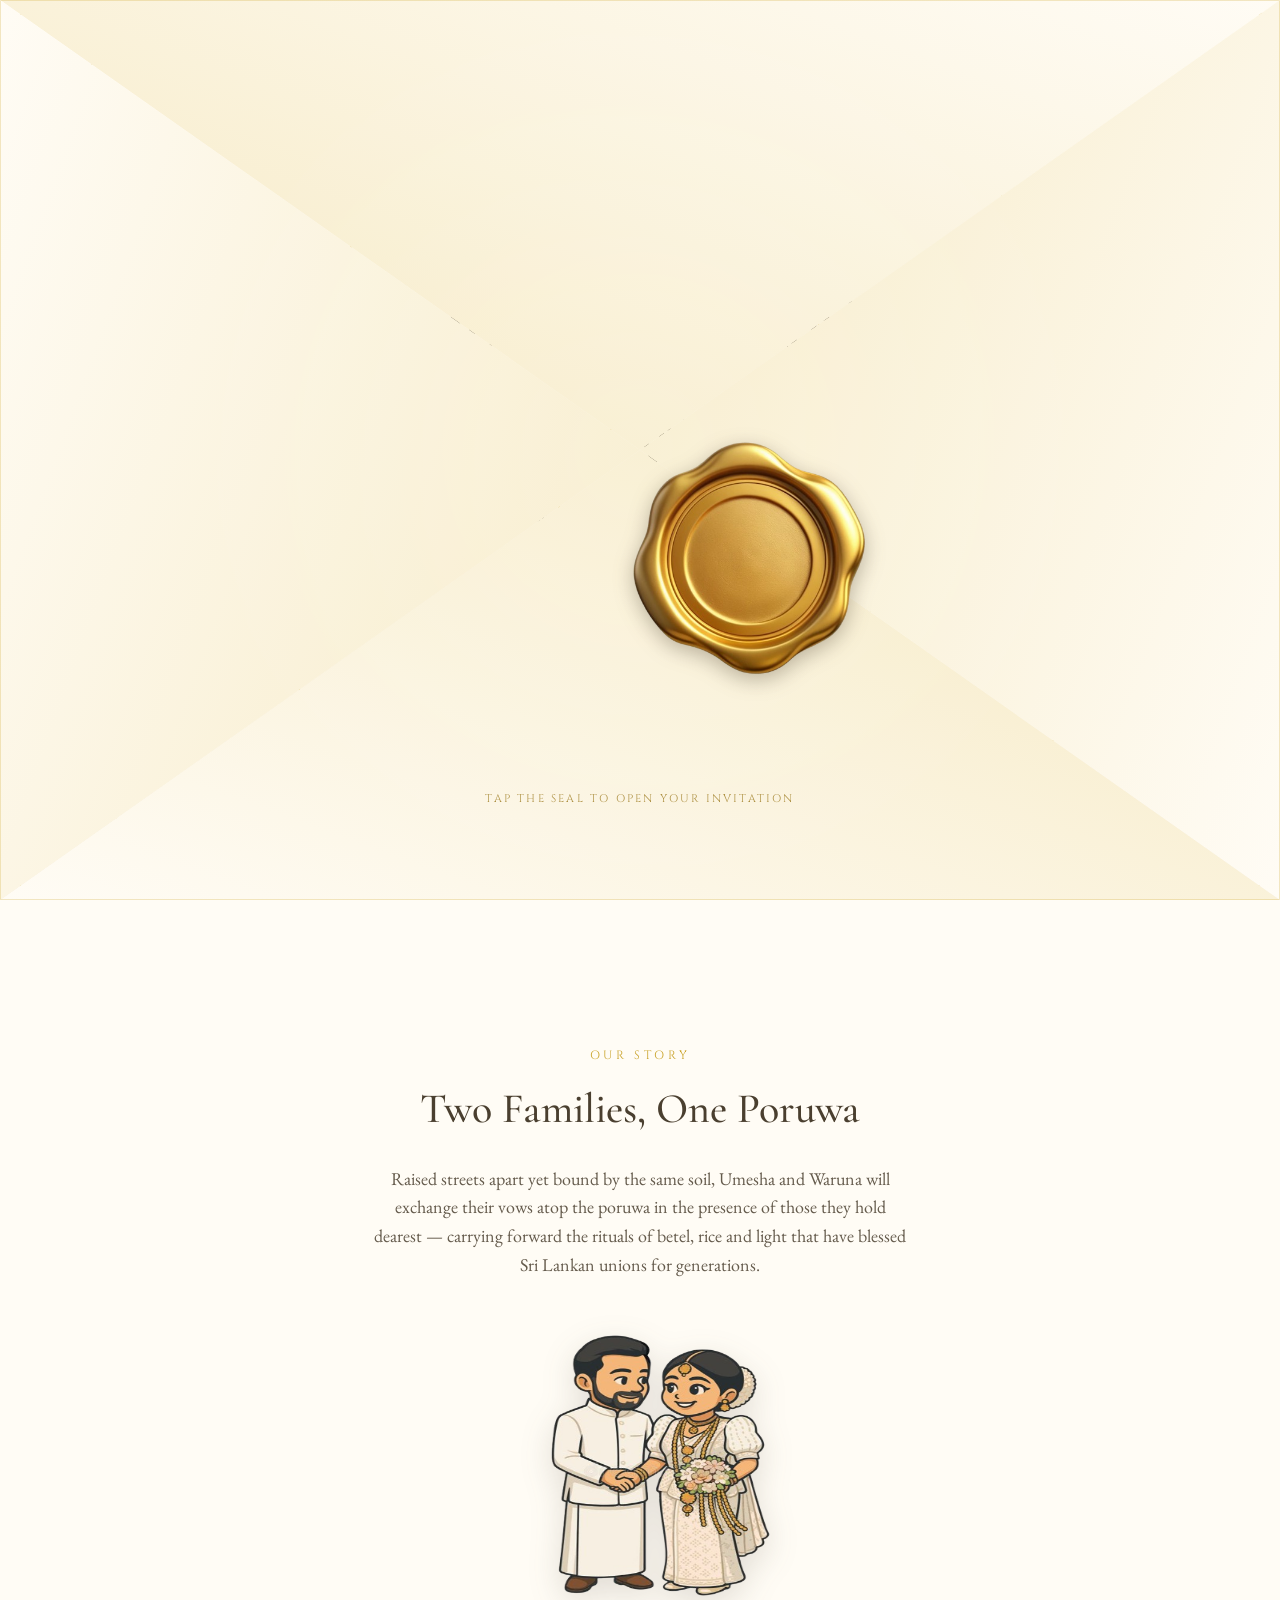
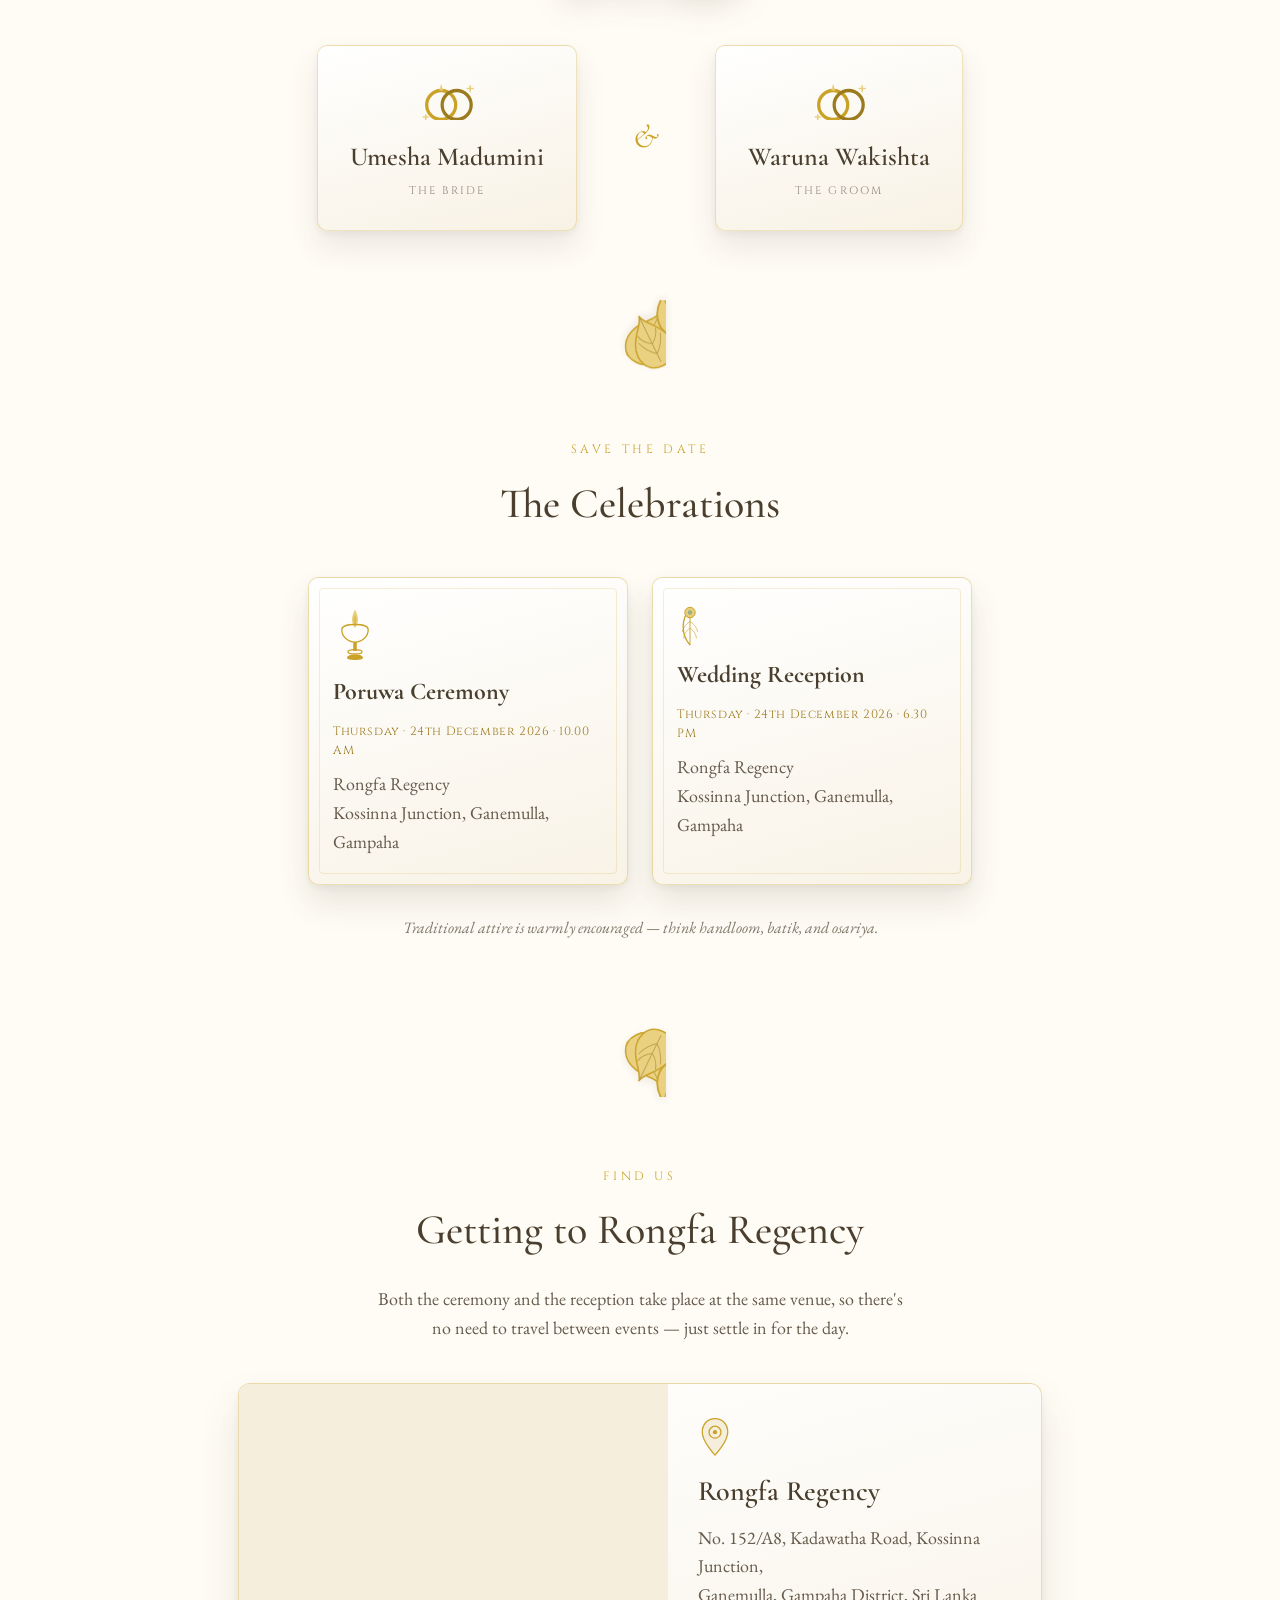
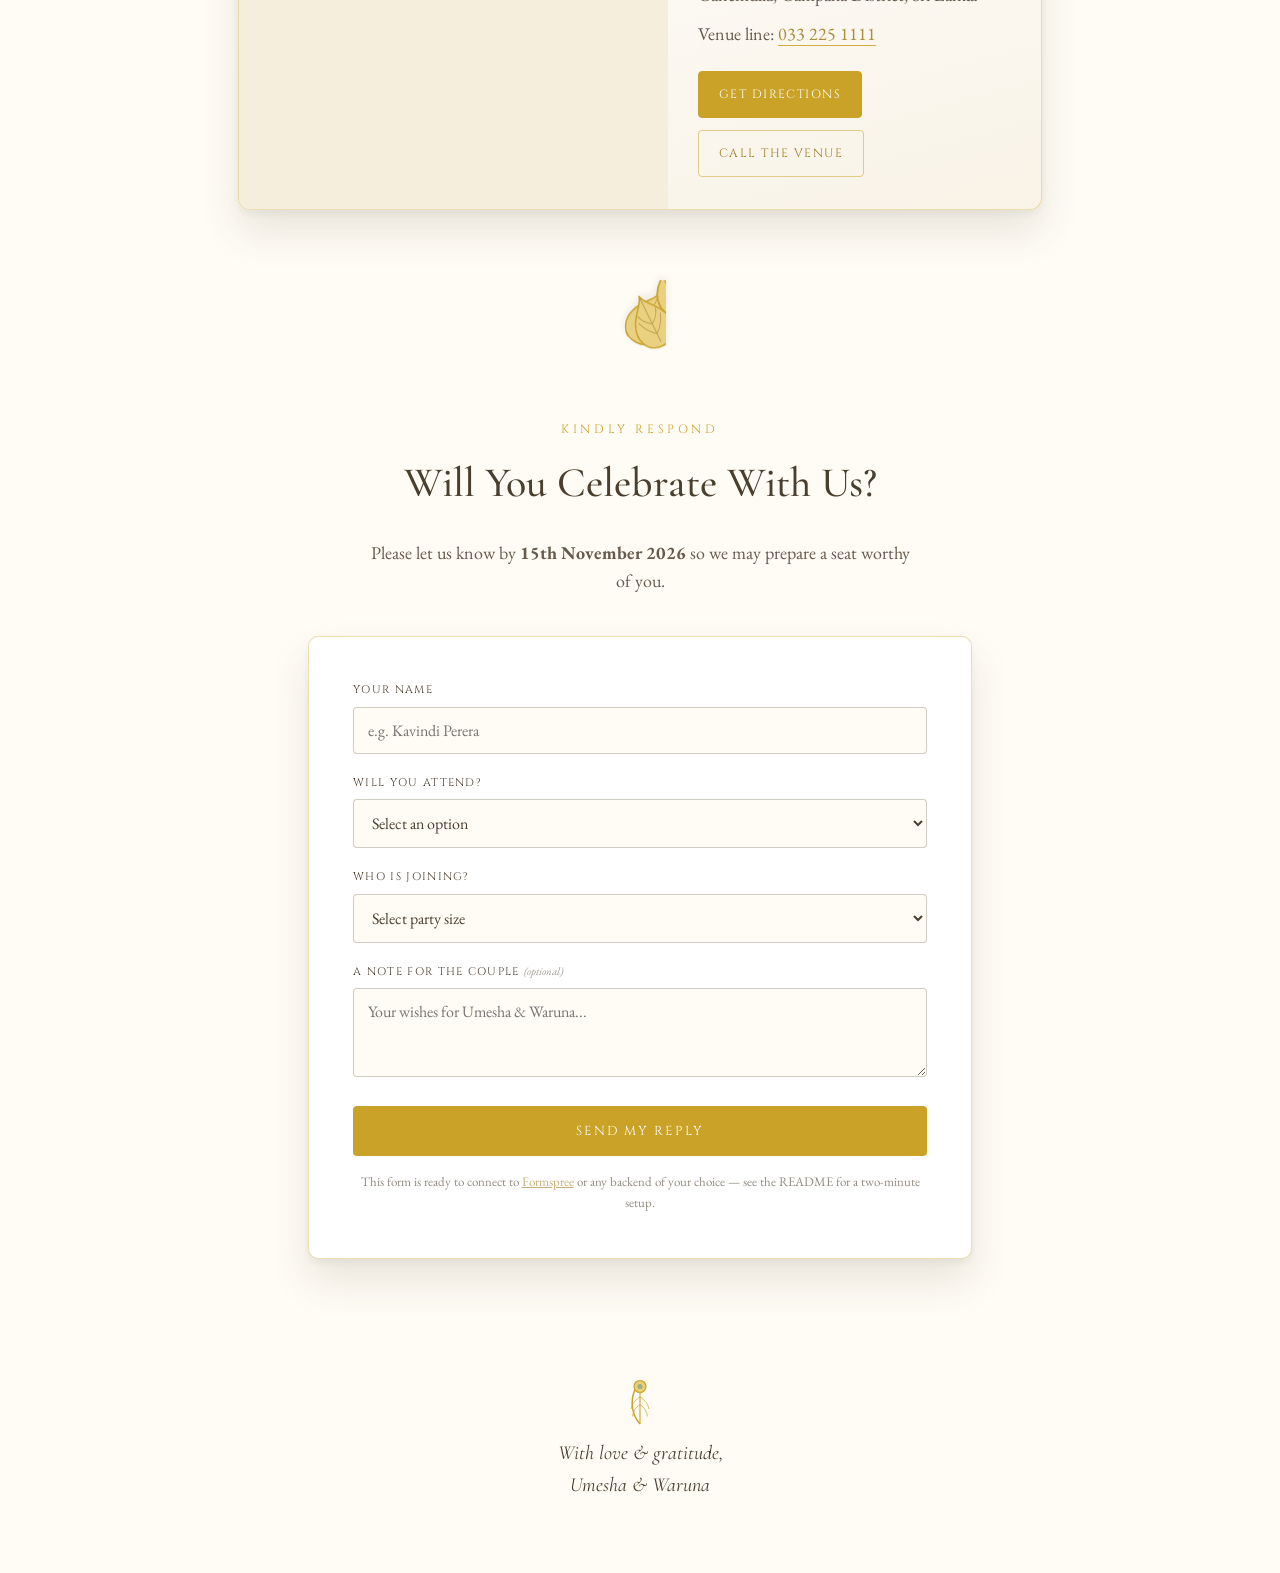
==== commit 99ae6ca8: "google map" ====
--- a/index.html
+++ b/index.html
@@ -134,6 +134,14 @@
       </g>
     </g>
 
+    <!-- pin marker used on the venue / map section -->
+    <g id="ill-pin">
+      <path d="M40 6 C 22 6 10 20 10 38 C 10 60 40 92 40 92 C 40 92 70 60 70 38 C 70 20 58 6 40 6 Z"
+            fill="#F6EEDD" stroke="#C9A227" stroke-width="3"/>
+      <circle cx="40" cy="38" r="14" fill="none" stroke="#C9A227" stroke-width="3"/>
+      <circle cx="40" cy="38" r="5" fill="#C9A227"/>
+    </g>
+
     <!-- traditional Kandyan wedding couple, silhouette style -->
     <g id="ill-couple">
       <g transform="translate(50 2)">
@@ -200,7 +208,15 @@
     <div class="cd-block"><span id="cd-secs">00</span><label>Seconds</label></div>
   </div>
 
-  <a href="#rsvp" class="scroll-cue">Join the Celebration ↓</a>
+  <div class="hero-actions">
+    <a href="#rsvp" class="scroll-cue">Join the Celebration ↓</a>
+    <a
+      class="calendar-link"
+      id="calendarLink"
+      href="https://www.google.com/calendar/render?action=TEMPLATE&text=Umesha+%26+Waruna%27s+Wedding&dates=20261224T043000Z%2F20261224T163000Z&details=Poruwa+Ceremony+%26+Wedding+Reception+for+Umesha+Madumini+%26+Waruna+Wakishta.+Venue%3A+Rongfa+Regency%2C+No.152%2FA8%2C+Kadawatha+Road%2C+Kossinna+Junction%2C+Ganemulla.&location=Rongfa+Regency%2C+No.152%2FA8%2C+Kadawatha+Road%2C+Kossinna+Junction%2C+Ganemulla%2C+Sri+Lanka"
+      target="_blank" rel="noopener"
+    >+ Add to Calendar</a>
+  </div>
 </header>
 
 <div class="leaf-divider" aria-hidden="true">
@@ -250,13 +266,13 @@
       <svg class="event-icon-svg" viewBox="0 0 100 130" aria-hidden="true"><use href="#ill-lamp"></use></svg>
       <h3>Poruwa Ceremony</h3>
       <p class="event-time">Thursday · 24th December 2026 · 10.00 AM</p>
-      <p class="event-venue">Nelumpokuna Banquet Hall<br>Negombo, Sri Lanka</p>
+      <p class="event-venue">Rongfa Regency<br>Kossinna Junction, Ganemulla, Gampaha</p>
     </div>
     <div class="event-card tilt-card">
       <svg class="event-icon-svg feather-icon" viewBox="0 0 40 62" aria-hidden="true"><use href="#ill-feather"></use></svg>
       <h3>Wedding Reception</h3>
       <p class="event-time">Thursday · 24th December 2026 · 6.30 PM</p>
-      <p class="event-venue">Nelumpokuna Banquet Hall<br>Negombo, Sri Lanka</p>
+      <p class="event-venue">Rongfa Regency<br>Kossinna Junction, Ganemulla, Gampaha</p>
     </div>
   </div>
   <p class="event-note">Traditional attire is warmly encouraged — think handloom, batik, and osariya.</p>
@@ -266,7 +282,48 @@
   <svg viewBox="0 0 40 54" class="betel-divider"><use href="#ill-betel-fan"></use></svg>
 </div>
 
-<!--   <section class="section rsvp" id="rsvp">
+<section class="section venue" id="venue">
+  <p class="section-eyebrow">Find Us</p>
+  <h2 class="section-title">Getting to Rongfa Regency</h2>
+  <p class="section-copy">
+    Both the ceremony and the reception take place at the same venue, so there's no need
+    to travel between events — just settle in for the day.
+  </p>
+
+  <div class="venue-card tilt-card">
+    <div class="venue-map">
+      <iframe
+        title="Map to Rongfa Regency, Ganemulla"
+        src="https://www.google.com/maps?q=Rongfa+Regency,+Kossinna+Junction,+Kadawatha+Road,+Ganemulla,+Sri+Lanka&output=embed"
+        loading="lazy"
+        referrerpolicy="no-referrer-when-downgrade"
+        allowfullscreen
+      ></iframe>
+    </div>
+
+    <div class="venue-details">
+      <svg class="pin-icon" viewBox="0 0 80 96" aria-hidden="true"><use href="#ill-pin"></use></svg>
+      <h3>Rongfa Regency</h3>
+      <p class="venue-address">No. 152/A8, Kadawatha Road, Kossinna Junction,<br>Ganemulla, Gampaha District, Sri Lanka</p>
+      <p class="venue-phone">Venue line: <a href="tel:+94332251111">033 225 1111</a></p>
+
+      <div class="venue-actions">
+        <a
+          class="btn btn-primary"
+          href="https://www.google.com/maps/dir/?api=1&destination=Rongfa+Regency,+Kossinna+Junction,+Kadawatha+Road,+Ganemulla,+Sri+Lanka"
+          target="_blank" rel="noopener"
+        >Get Directions</a>
+        <a class="btn btn-ghost" href="tel:+94332251111">Call the Venue</a>
+      </div>
+    </div>
+  </div>
+</section>
+
+<div class="leaf-divider flip" aria-hidden="true">
+  <svg viewBox="0 0 40 54" class="betel-divider"><use href="#ill-betel-fan"></use></svg>
+</div>
+
+  <section class="section rsvp" id="rsvp">
     <p class="section-eyebrow">Kindly Respond</p>
     <h2 class="section-title">Will You Celebrate With Us?</h2>
     <p class="section-copy">Please let us know by <strong>15th November 2026</strong> so we may prepare a seat worthy of you.</p>
@@ -320,7 +377,7 @@
       <h3 id="successHeading">Thank You!</h3>
       <p id="successMessage">Your reply has been recorded. We can't wait to celebrate with you.</p>
     </div>
-  </section> -->
+  </section>
 
 <footer class="footer">
   <svg class="footer-feather" viewBox="0 0 40 62" aria-hidden="true"><use href="#ill-feather"></use></svg>
@@ -331,4 +388,4 @@
 
 <script src="script.js"></script>
 </body>
-</html>
+</html>
--- a/styles.css
+++ b/styles.css
@@ -307,12 +307,22 @@
   text-transform: uppercase; color: var(--ink); opacity: 0.6; margin-top: 6px;
 }
 
+.hero-actions{ display: flex; align-items: center; gap: 22px; flex-wrap: wrap; justify-content: center; }
+
 .scroll-cue{
   font-family: var(--utility); font-size: 12px; letter-spacing: 0.2em;
   text-transform: uppercase; text-decoration: none; color: var(--gold-deep);
   border-bottom: 1px solid var(--gold); padding-bottom: 4px; transition: opacity 0.2s ease;
 }
 .scroll-cue:hover{ opacity: 0.6; }
+
+.calendar-link{
+  font-family: var(--utility); font-size: 12px; letter-spacing: 0.2em;
+  text-transform: uppercase; text-decoration: none; color: var(--gold-deep);
+  opacity: 0.75; border-bottom: 1px dashed var(--gold); padding-bottom: 4px;
+  transition: opacity 0.2s ease;
+}
+.calendar-link:hover{ opacity: 1; }
 
 /* ==========================================================
    DIVIDERS
@@ -386,6 +396,46 @@
 .event-note{ margin-top: 30px; font-style: italic; opacity: 0.7; font-size: 16px; }
 
 /* ==========================================================
+   VENUE & MAP
+   ========================================================== */
+.venue{ max-width: 860px; }
+.venue-card{
+  margin-top: 40px; text-align: left;
+  background: linear-gradient(165deg, var(--white) 0%, var(--ivory-2) 140%);
+  border: 1px solid rgba(201,162,39,0.35);
+  border-radius: 12px; overflow: hidden;
+  display: grid; grid-template-columns: 1.15fr 1fr;
+  box-shadow:
+    0 22px 40px rgba(74,63,47,0.12),
+    0 4px 10px rgba(74,63,47,0.06);
+}
+@media (max-width: 700px){ .venue-card{ grid-template-columns: 1fr; } }
+
+.venue-map{ position: relative; min-height: 320px; background: var(--ivory-2); }
+.venue-map iframe{
+  position: absolute; inset: 0; width: 100%; height: 100%; border: 0; display: block;
+  filter: sepia(8%) saturate(92%);
+}
+
+.venue-details{ padding: 32px 30px; display: flex; flex-direction: column; }
+.pin-icon{ width: 34px; height: auto; margin-bottom: 12px; }
+.venue-details h3{ font-family: var(--display); font-size: 28px; font-weight: 600; margin: 0 0 10px; color: var(--ink); }
+.venue-address{ margin: 0 0 10px; opacity: 0.85; }
+.venue-phone{ margin: 0 0 22px; opacity: 0.85; }
+.venue-phone a{ text-decoration: none; border-bottom: 1px solid var(--gold); }
+
+.venue-actions{ display: flex; flex-wrap: wrap; gap: 12px; margin-top: auto; }
+.btn{
+  display: inline-block; font-family: var(--utility); font-size: 12px; letter-spacing: 0.12em;
+  text-transform: uppercase; text-decoration: none; text-align: center;
+  border-radius: 4px; padding: 13px 20px; transition: background 0.2s ease, color 0.2s ease, border-color 0.2s ease;
+}
+.btn-primary{ background: var(--gold); color: var(--white); border: 1px solid var(--gold); }
+.btn-primary:hover{ background: var(--gold-deep); border-color: var(--gold-deep); }
+.btn-ghost{ background: transparent; color: var(--gold-deep); border: 1px solid rgba(201,162,39,0.5); }
+.btn-ghost:hover{ background: rgba(201,162,39,0.1); }
+
+/* ==========================================================
    RSVP
    ========================================================== */
 .rsvp-form{
@@ -430,4 +480,4 @@
 .footer p{ font-family: var(--display); font-style: italic; font-size: 20px; margin: 0; }
 
 .br-desktop{ display: inline; }
-@media (max-width: 480px){ .br-desktop{ display: none; } }
+@media (max-width: 480px){ .br-desktop{ display: none; } }
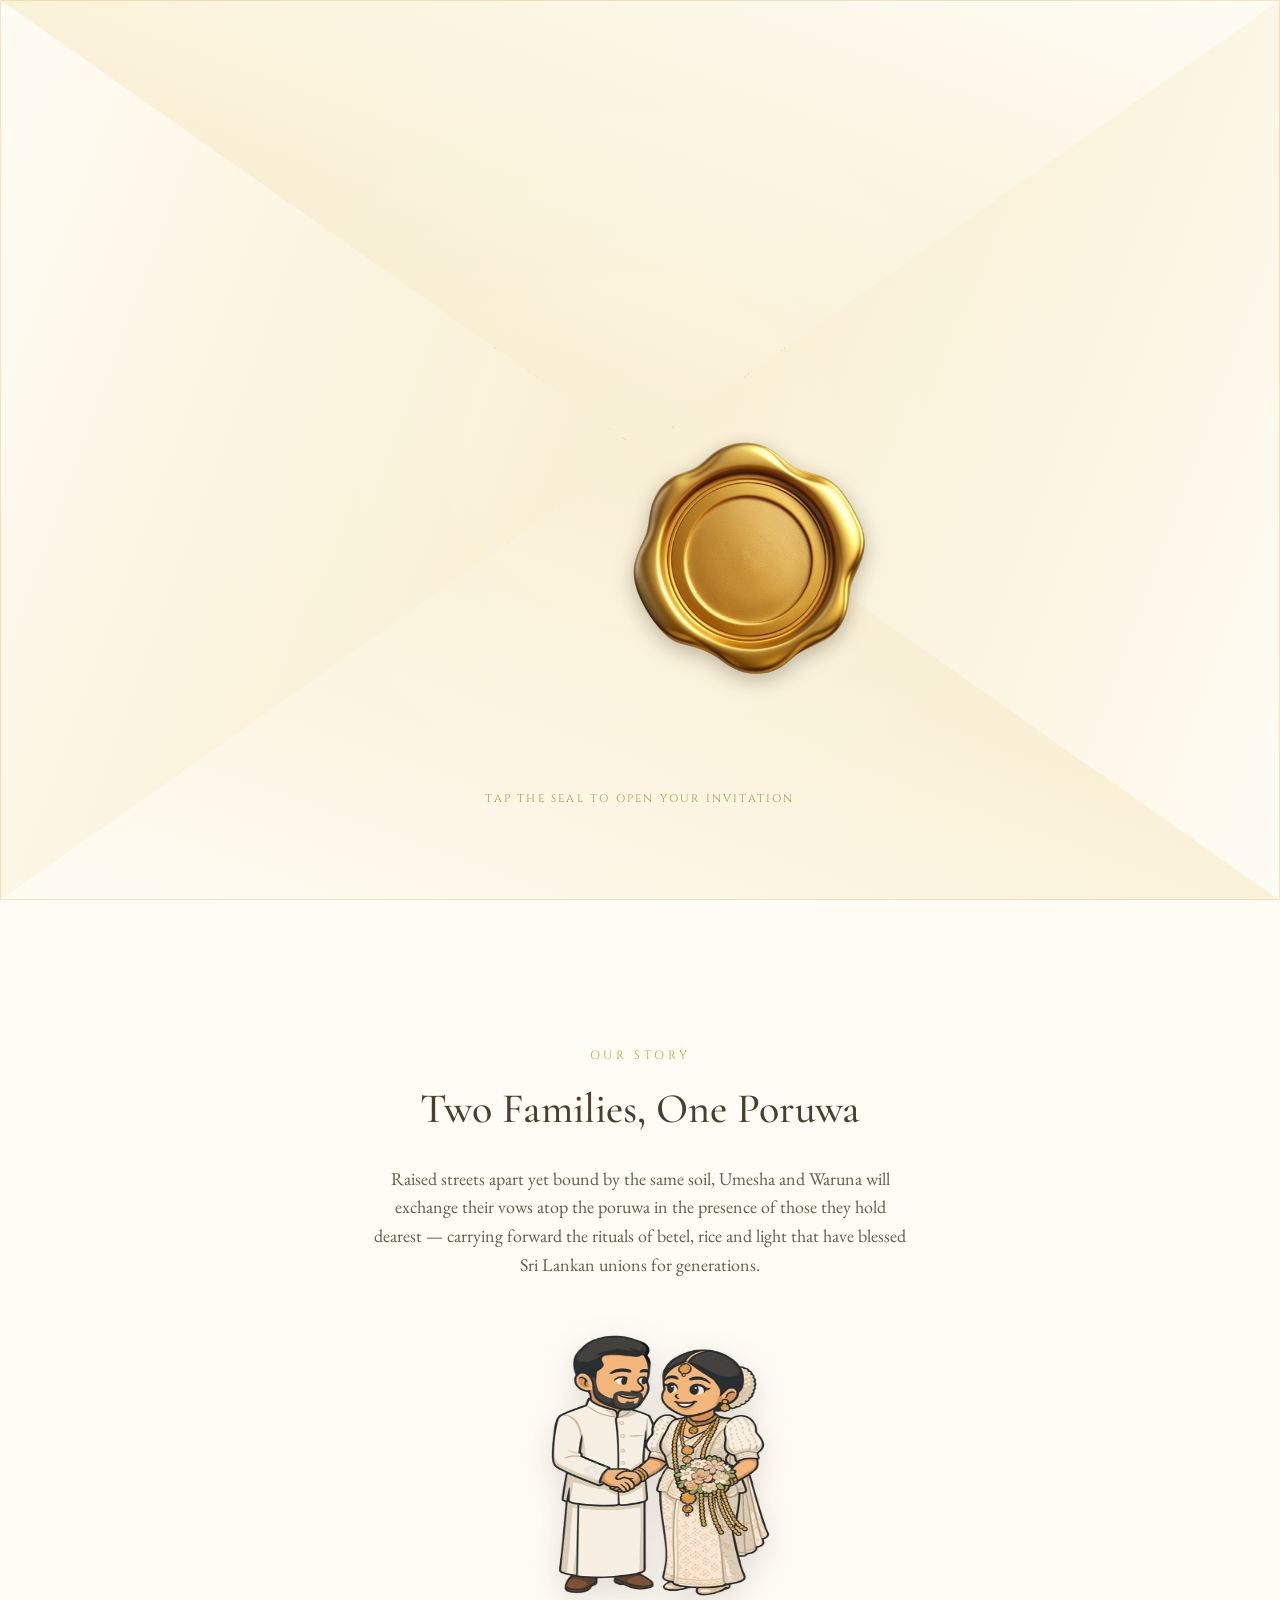
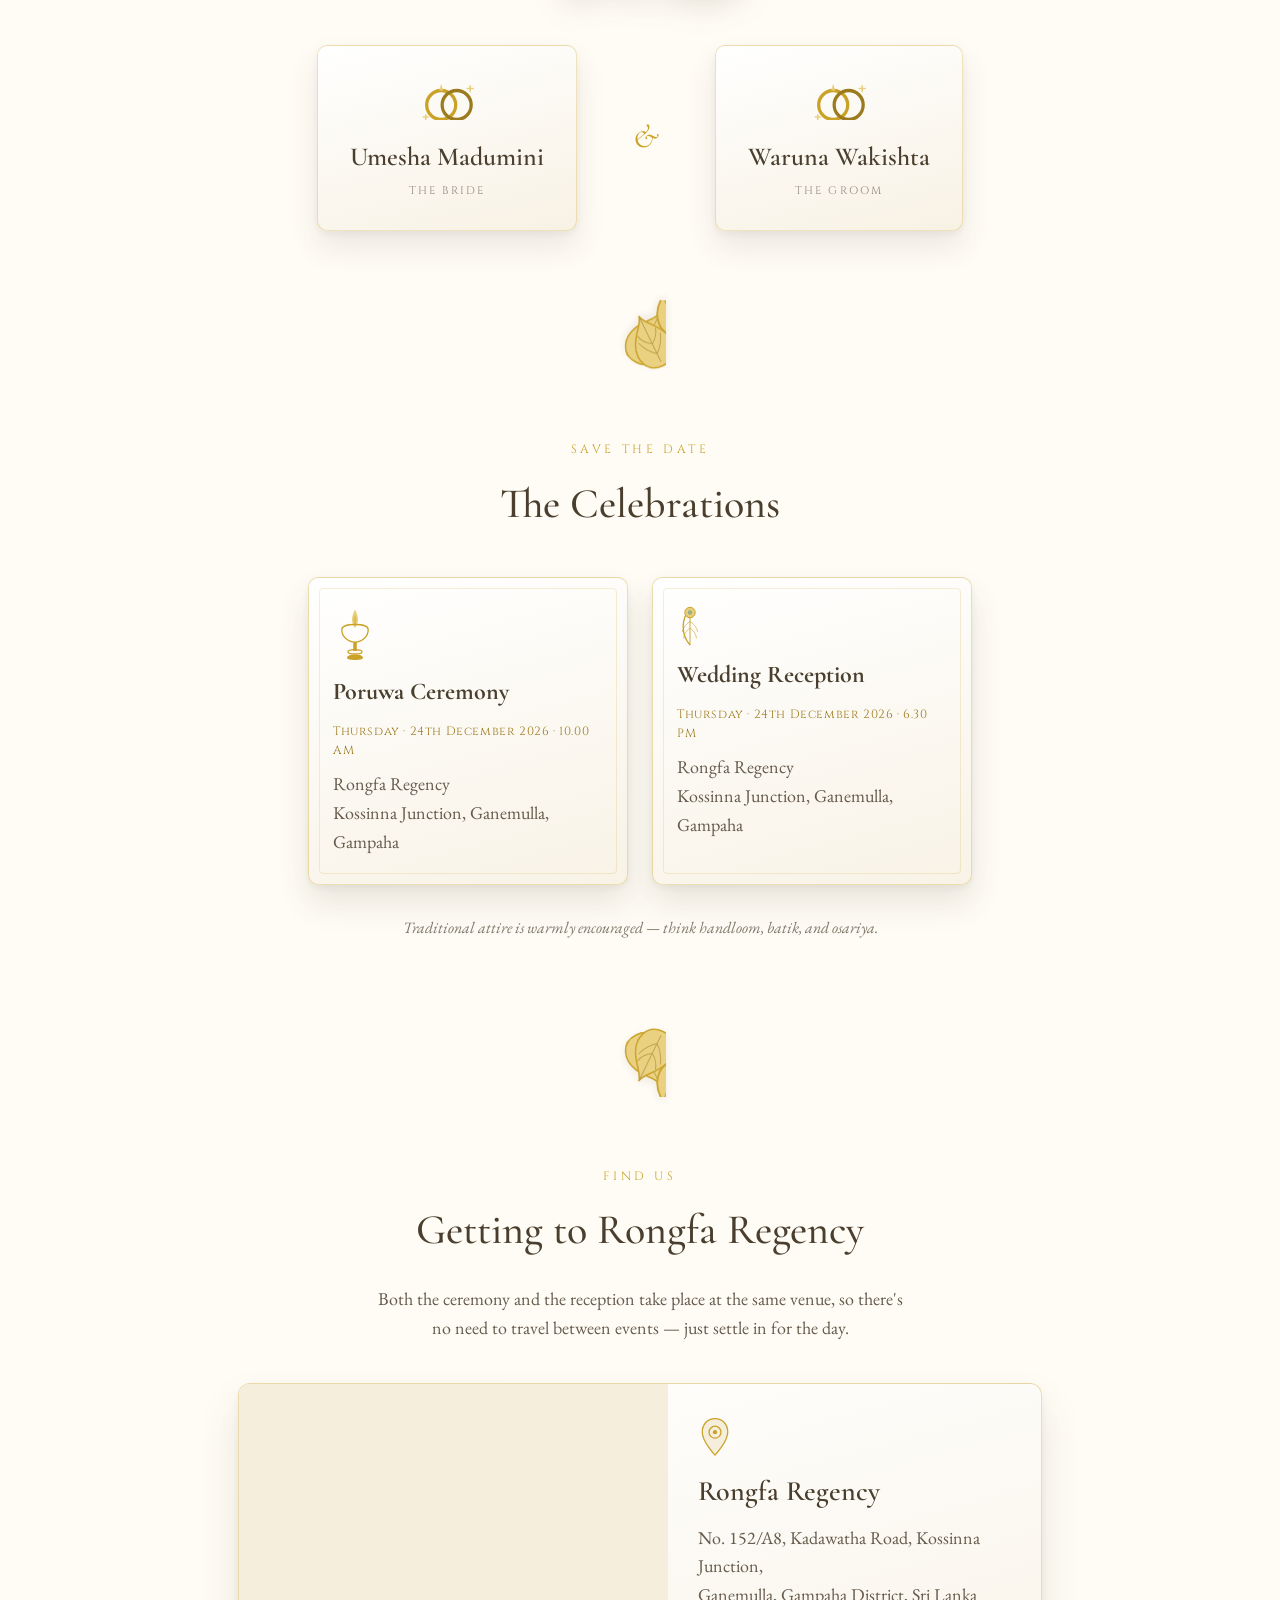
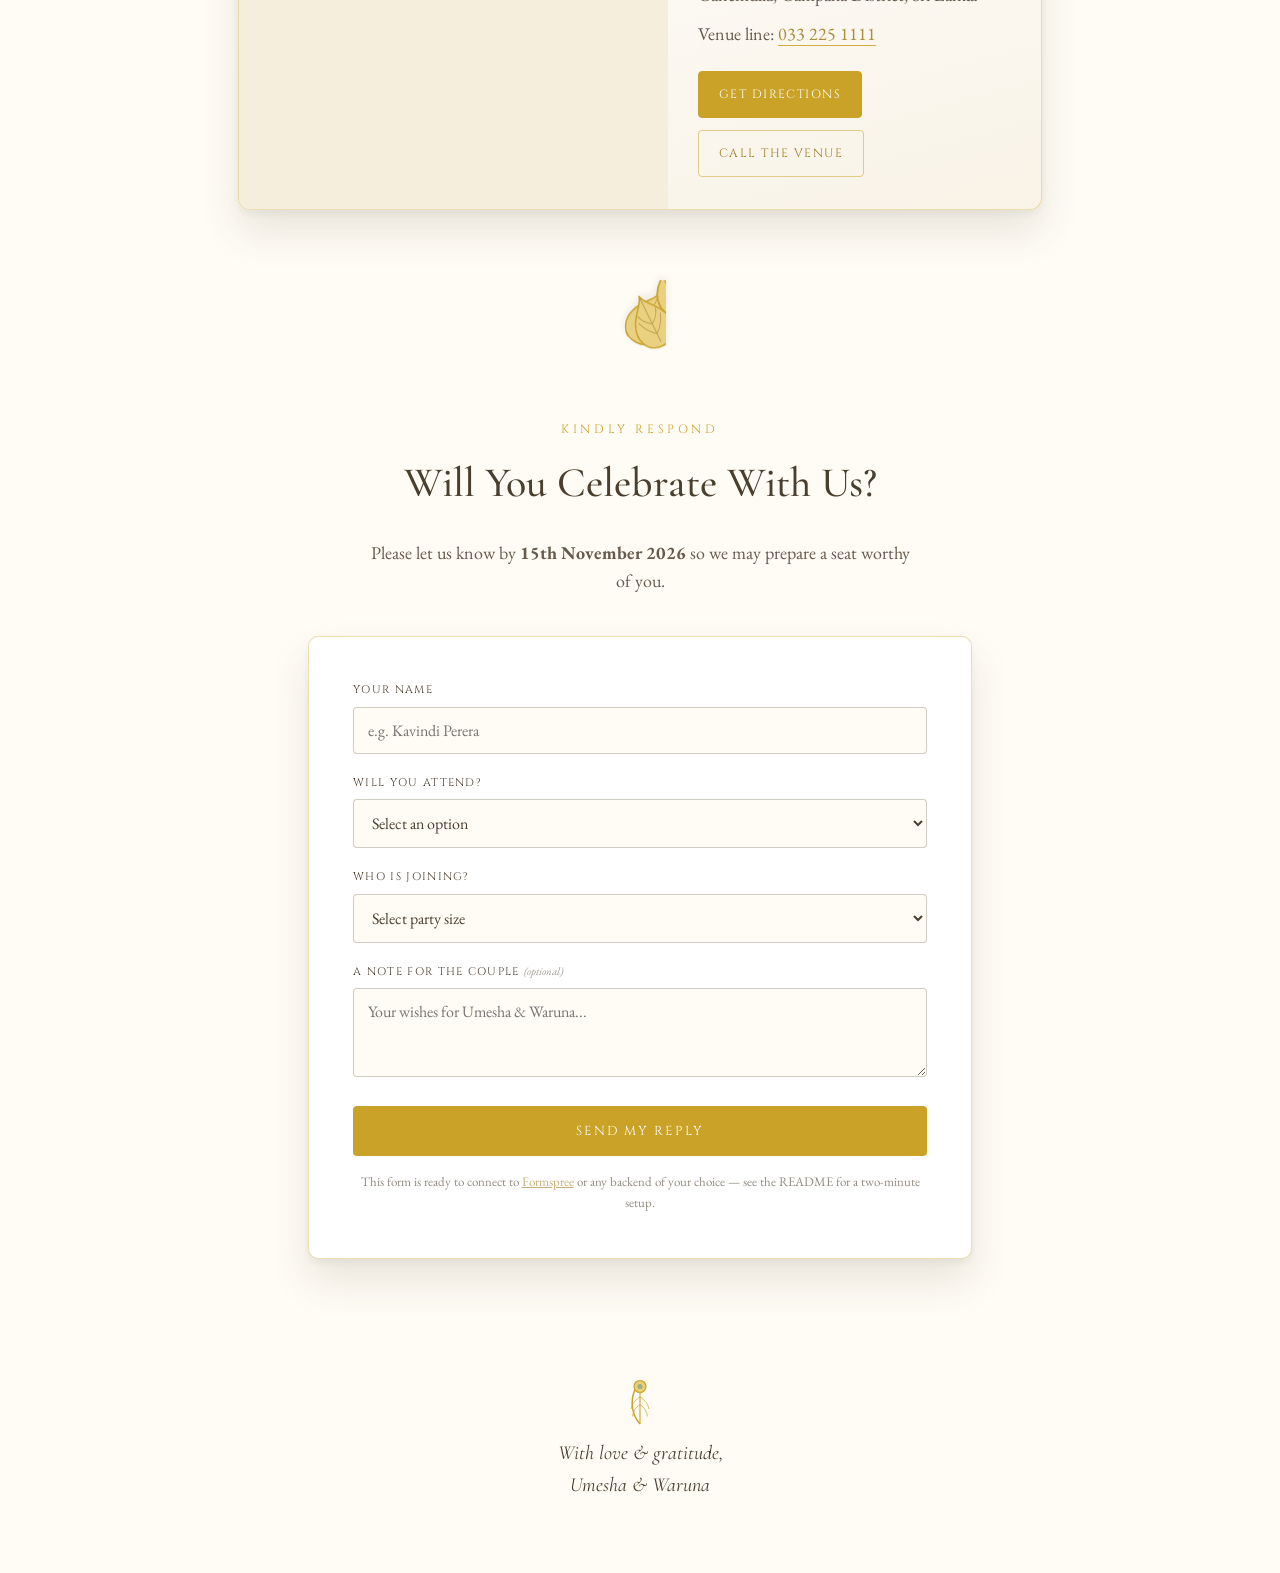
==== commit 613e2d0b: "Modify" ====
--- a/index.html
+++ b/index.html
@@ -181,11 +181,16 @@
 <div class="corner-motif corner-br" aria-hidden="true"></div>
 
 <header class="hero">
+  <video class="hero-video" id="heroVideo" autoplay muted loop playsinline preload="auto" poster="hero-poster.jpg" aria-hidden="true">
+    <source src="Umesha & Waruna.mp4" type="video/mp4">
+  </video>
+  <div class="hero-video-overlay" aria-hidden="true"></div>
   <div class="hero-pattern" aria-hidden="true"></div>
 
+  <div class="hero-inner">
   <p class="eyebrow">The Wedding Of</p>
 
-  <div class="lamp tilt-el" aria-hidden="true">
+<!--   <div class="lamp tilt-el" aria-hidden="true">
     <svg viewBox="0 0 130 130" class="lamp-svg"><use href="#ill-lamp"></use></svg>
   </div>
 
@@ -195,7 +200,7 @@
     <span class="name">Umesha Madumini</span>
     <span class="amp">&amp;</span>
     <span class="name">Waruna Wakishta</span>
-  </h1>
+  </h1> -->
 
   <p class="hero-sub">together with their families, joyfully invite you<br class="br-desktop"> to witness the beginning of their union</p>
 
@@ -216,6 +221,7 @@
       href="https://www.google.com/calendar/render?action=TEMPLATE&text=Umesha+%26+Waruna%27s+Wedding&dates=20261224T043000Z%2F20261224T163000Z&details=Poruwa+Ceremony+%26+Wedding+Reception+for+Umesha+Madumini+%26+Waruna+Wakishta.+Venue%3A+Rongfa+Regency%2C+No.152%2FA8%2C+Kadawatha+Road%2C+Kossinna+Junction%2C+Ganemulla.&location=Rongfa+Regency%2C+No.152%2FA8%2C+Kadawatha+Road%2C+Kossinna+Junction%2C+Ganemulla%2C+Sri+Lanka"
       target="_blank" rel="noopener"
     >+ Add to Calendar</a>
+  </div>
   </div>
 </header>
 
--- a/styles.css
+++ b/styles.css
@@ -245,22 +245,56 @@
 .hero{
   position: relative;
   min-height: 100svh;
+  overflow: hidden;
+  background:
+    radial-gradient(circle at 50% 0%, rgba(201,162,39,0.12), transparent 55%),
+    linear-gradient(180deg, var(--ivory) 0%, var(--ivory-2) 100%);
+}
+
+/* full-bleed background video, sits behind everything in .hero */
+.hero-video{
+  position: absolute;
+  inset: 0;
+  z-index: 0;
+  width: 100%;
+  height: 100%;
+  object-fit: cover;
+  object-position: center;
+}
+/* if the video file is missing, or hasn't loaded, the .hero background shows instead */
+
+/* ivory/gold wash so the gold text and gold accents stay legible over any footage */
+.hero-video-overlay{
+  position: absolute;
+  inset: 0;
+  z-index: 1;
+  background:
+    linear-gradient(180deg, rgba(255,252,245,0.62) 0%, rgba(246,238,221,0.55) 45%, rgba(255,252,245,0.82) 100%);
+}
+
+.hero-pattern{
+  position: absolute; inset: 0; z-index: 2; opacity: 0.05;
+  background-image: radial-gradient(var(--gold) 1px, transparent 1.4px);
+  background-size: 30px 30px;
+  mask-image: radial-gradient(circle at 50% 30%, black, transparent 75%);
+  -webkit-mask-image: radial-gradient(circle at 50% 30%, black, transparent 75%);
+}
+
+/* everything the guest reads/clicks — raised above the video, overlay and pattern */
+.hero-inner{
+  position: relative;
+  z-index: 3;
+  min-height: 100svh;
   display: flex;
   flex-direction: column;
   align-items: center;
   justify-content: center;
   text-align: center;
   padding: 64px 24px 56px;
-  background:
-    radial-gradient(circle at 50% 0%, rgba(201,162,39,0.12), transparent 55%),
-    linear-gradient(180deg, var(--ivory) 0%, var(--ivory-2) 100%);
-}
-.hero-pattern{
-  position: absolute; inset: 0; opacity: 0.05;
-  background-image: radial-gradient(var(--gold) 1px, transparent 1.4px);
-  background-size: 30px 30px;
-  mask-image: radial-gradient(circle at 50% 30%, black, transparent 75%);
-  -webkit-mask-image: radial-gradient(circle at 50% 30%, black, transparent 75%);
+}
+
+@media (prefers-reduced-motion: reduce){
+  .hero-video{ display: none; }
 }
 
 .eyebrow{
